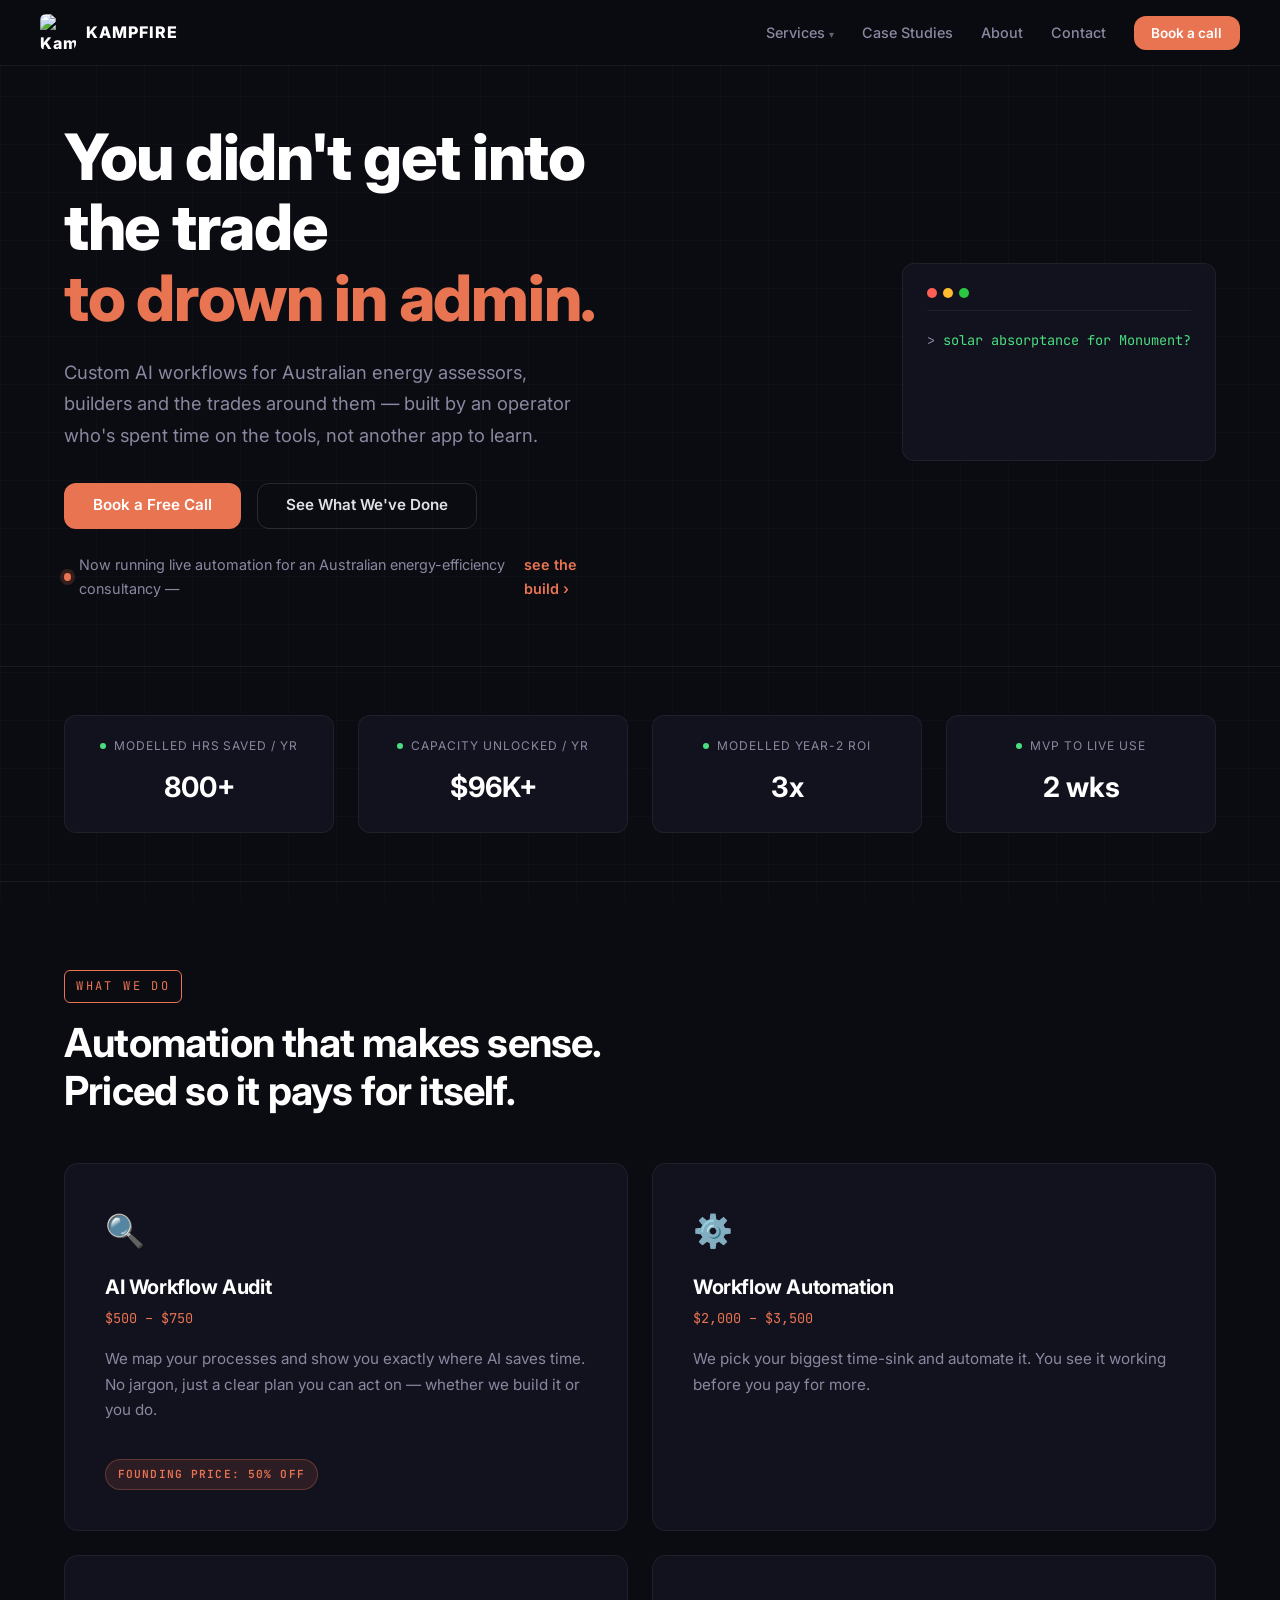
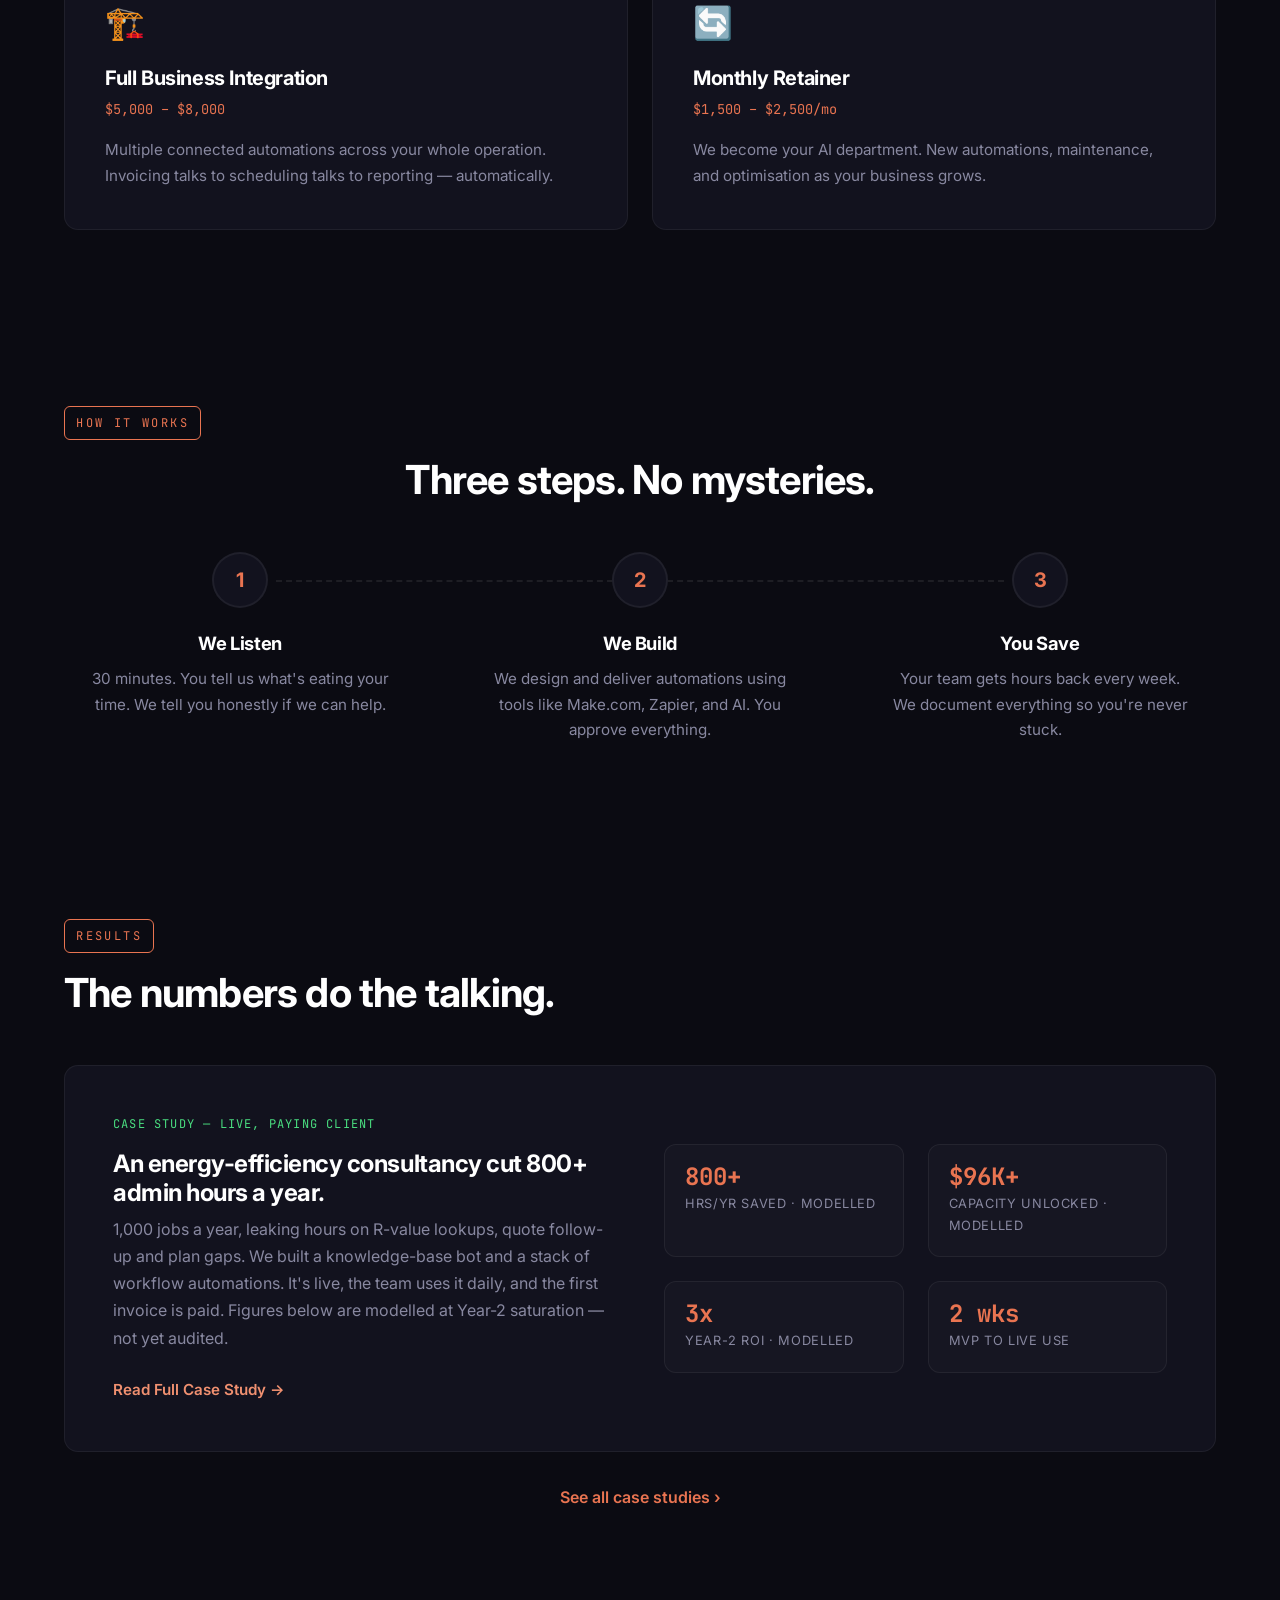
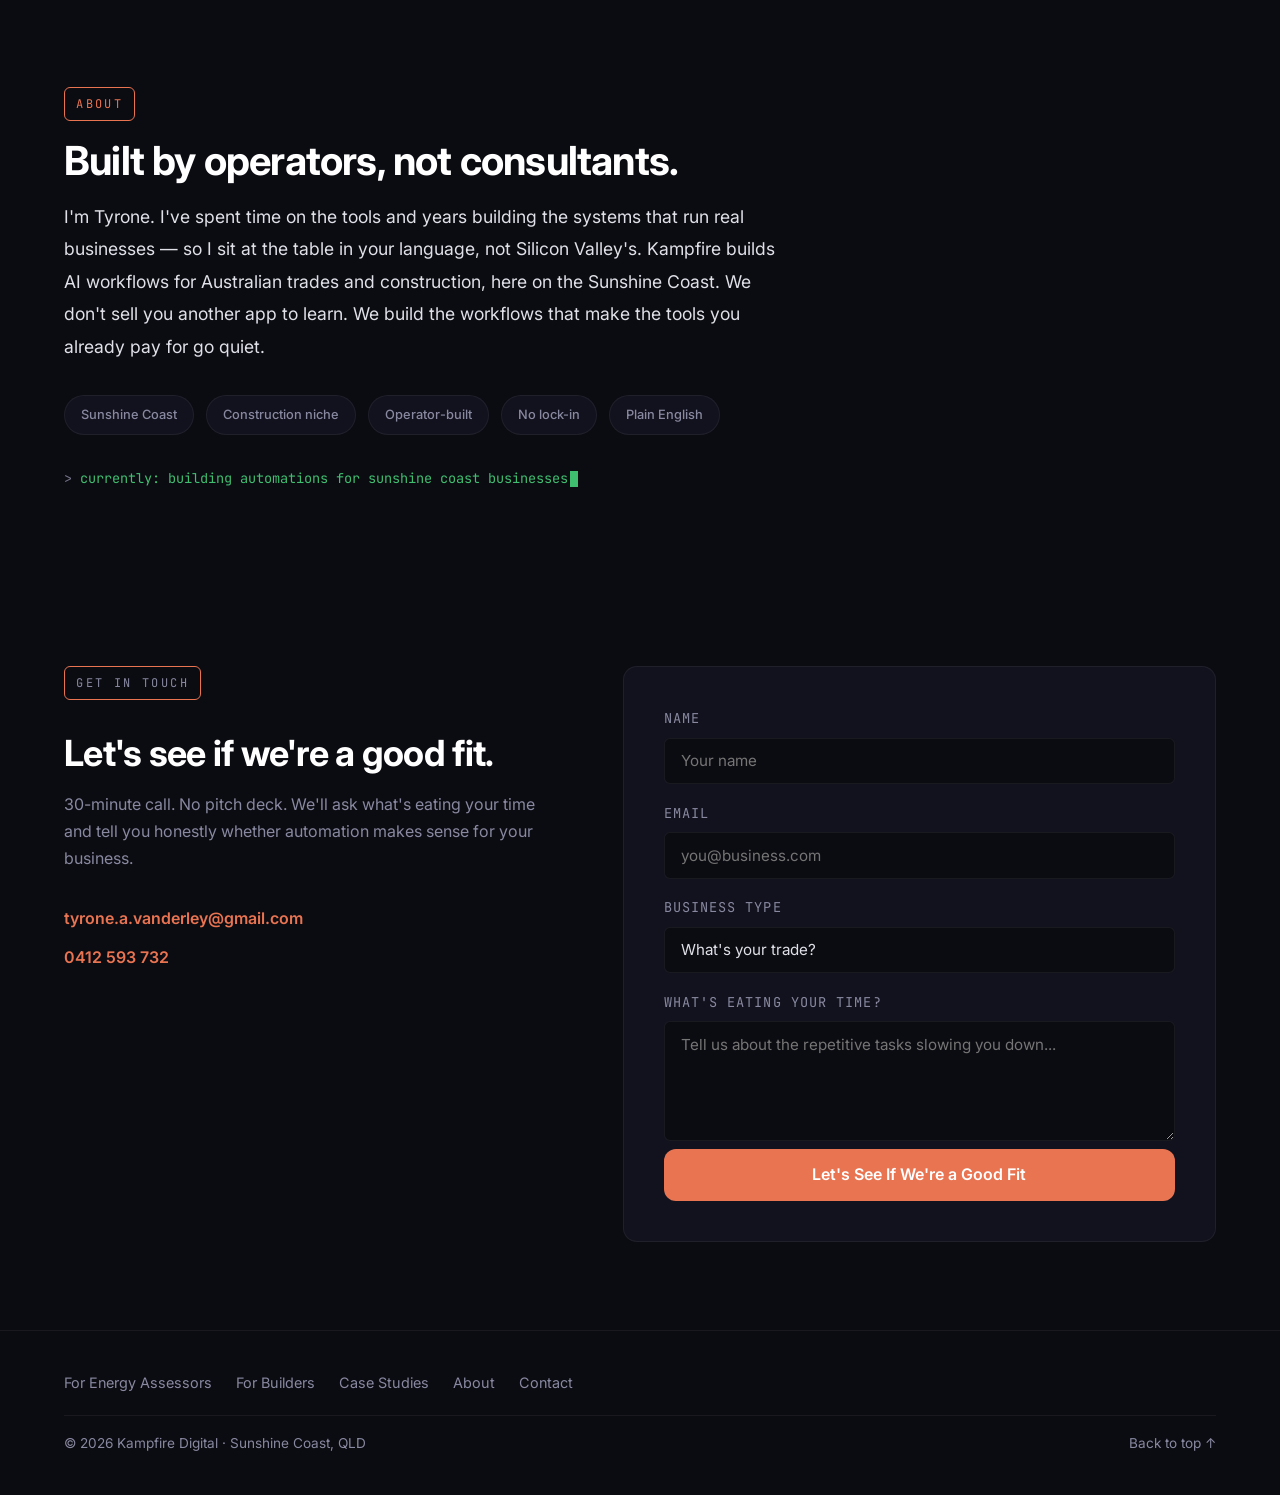
==== index.html @ d08fe2de "Wave 3: rewrite the homepage to the niche - Hero: replace generic "Your Business. Minus the Busywork" ====
<!DOCTYPE html>
<html lang="en-AU">
<head>
    <meta charset="UTF-8">
    <meta name="viewport" content="width=device-width, initial-scale=1.0">

    <!-- Google Analytics (GA4) -->
    <script async src="https://www.googletagmanager.com/gtag/js?id=G-ZKFT47E11P"></script>
    <script>
      window.dataLayer = window.dataLayer || [];
      function gtag(){dataLayer.push(arguments);}
      gtag('js', new Date());
      gtag('config', 'G-ZKFT47E11P');
    </script>
    <title>Kampfire Digital — AI Workflow Automation for Australian Business</title>
    <meta name="description" content="We build AI automations that handle the repetitive stuff — invoicing, scheduling, data entry — so Sunshine Coast businesses can focus on actual work.">
    <meta name="robots" content="index, follow, max-snippet:-1, max-image-preview:large">
    <meta name="theme-color" content="#E97451">
    <link rel="canonical" href="https://kampfire.digital/">

    <!-- Open Graph -->
    <meta property="og:type" content="website">
    <meta property="og:site_name" content="Kampfire Digital">
    <meta property="og:title" content="Kampfire Digital — AI Workflow Automation for Australian Business">
    <meta property="og:description" content="AI workflows that earn their keep. Built for Australian construction-adjacent businesses by an operator who knows your trade.">
    <meta property="og:url" content="https://kampfire.digital/">
    <meta property="og:image" content="https://kampfire.digital/og-image.png">
    <meta property="og:locale" content="en_AU">

    <!-- Twitter Card -->
    <meta name="twitter:card" content="summary_large_image">
    <meta name="twitter:title" content="Kampfire Digital — AI Workflow Automation for Australian Business">
    <meta name="twitter:description" content="AI workflows that earn their keep. Built for Australian construction-adjacent businesses by an operator who knows your trade.">
    <meta name="twitter:image" content="https://kampfire.digital/og-image.png">
    <!-- Favicon -->
    <link rel="icon" type="image/png" href="/Kampfire.png">
    <link rel="apple-touch-icon" href="/Kampfire.png">

    <!-- Google Search Console — replace REPLACE_ME with verification code from search.google.com/search-console -->
    <meta name="google-site-verification" content="REPLACE_ME">

    <!-- JSON-LD: Organization -->
    <script type="application/ld+json">
    {
      "@context": "https://schema.org",
      "@type": "Organization",
      "name": "Kampfire Digital",
      "url": "https://kampfire.digital/",
      "logo": "https://kampfire.digital/Kampfire.png",
      "description": "AI workflow automation consultancy for Australian construction-adjacent SMBs — energy assessors, building designers, surveyors, town planners, and small builders.",
      "founder": {
        "@type": "Person",
        "name": "Tyrone van der Ley"
      },
      "address": {
        "@type": "PostalAddress",
        "addressRegion": "QLD",
        "addressCountry": "AU",
        "addressLocality": "Sunshine Coast"
      },
      "areaServed": {
        "@type": "Country",
        "name": "Australia"
      }
    }
    </script>

    <link rel="preconnect" href="https://fonts.googleapis.com">
    <link rel="preconnect" href="https://fonts.gstatic.com" crossorigin>
    <link href="https://fonts.googleapis.com/css2?family=Inter:wght@300;400;500;600;700;800&family=JetBrains+Mono:wght@400;500&display=swap" rel="stylesheet">
    <link rel="stylesheet" href="/css/site.css">
</head>
<body>

    <!-- HEADER -->
    <header id="header">
        <div class="container header-inner">
            <a href="#" class="logo">
                <img src="Kampfire.png" alt="Kampfire Digital" width="36" height="36">
                KAMPFIRE
            </a>
            <nav>
                <ul>
                    <li class="has-dropdown">
                        <a href="/services/">Services <span class="dropdown-caret">&#9662;</span></a>
                        <div class="dropdown">
                            <a href="/services/ai-for-energy-assessors/">Energy Assessors<span>NatHERS &amp; BASIX admin automation</span></a>
                            <a href="/services/admin-automation-for-builders/">Builders<span>Quote, intake &amp; scheduling workflows</span></a>
                        </div>
                    </li>
                    <li><a href="/case-studies/">Case Studies</a></li>
                    <li><a href="/about/">About</a></li>
                    <li><a href="/contact/">Contact</a></li>
                    <li><a href="/contact/" class="nav-cta">Book a call</a></li>
                </ul>
            </nav>
            <button class="hamburger" aria-label="Toggle navigation">
                <span></span>
                <span></span>
                <span></span>
            </button>
        </div>
    </header>

    <!-- MOBILE NAV -->
    <div class="mobile-nav" id="mobileNav">
        <span class="mobile-sub">Services</span>
        <a href="/services/ai-for-energy-assessors/">Energy Assessors</a>
        <a href="/services/admin-automation-for-builders/">Builders</a>
        <a href="/case-studies/">Case Studies</a>
        <a href="/about/">About</a>
        <a href="/contact/">Contact</a>
        <a href="/contact/" class="mobile-cta">Book a call</a>
    </div>

    <!-- HERO -->
    <section class="hero">
        <div class="container">
            <div class="hero-grid">
                <div>
                    <h1>You didn't get into the trade<br><span>to drown in admin.</span></h1>
                    <p class="hero-sub">Custom AI workflows for Australian energy assessors, builders and the trades around them &mdash; built by an operator who's spent time on the tools, not another app to learn.</p>
                    <div class="hero-ctas">
                        <a href="#contact" class="btn btn-primary">Book a Free Call</a>
                        <a href="#results" class="btn btn-outline">See What We've Done</a>
                    </div>
                    <p style="display: inline-flex; align-items: center; gap: 0.55rem; margin-top: 1.5rem; font-size: 0.9rem; color: var(--text-muted);">
                        <span style="width: 8px; height: 8px; border-radius: 50%; background: var(--primary); box-shadow: 0 0 0 4px rgba(233,116,81,0.18); display: inline-block;"></span>
                        Now running live automation for an Australian energy-efficiency consultancy &mdash;
                        <a href="/case-studies/nrg/" style="color: var(--primary); font-weight: 600;">see the build &rsaquo;</a>
                    </p>
                </div>
                <div class="terminal" aria-hidden="true">
                    <div class="terminal-header">
                        <div class="terminal-dot"></div>
                        <div class="terminal-dot"></div>
                        <div class="terminal-dot"></div>
                    </div>
                    <div class="terminal-lines" id="terminalLines">
                        <!-- Lines injected by JS -->
                    </div>
                </div>
            </div>
        </div>
    </section>

    <!-- SOCIAL PROOF STRIP -->
    <div class="proof-strip">
        <div class="container">
            <div class="proof-grid">
                <div class="proof-card reveal">
                    <div class="label"><span class="indicator"></span>Modelled hrs saved / yr</div>
                    <div class="value">800+</div>
                </div>
                <div class="proof-card reveal">
                    <div class="label"><span class="indicator"></span>Capacity unlocked / yr</div>
                    <div class="value">$96K+</div>
                </div>
                <div class="proof-card reveal">
                    <div class="label"><span class="indicator"></span>Modelled Year-2 ROI</div>
                    <div class="value">3x</div>
                </div>
                <div class="proof-card reveal">
                    <div class="label"><span class="indicator"></span>MVP to live use</div>
                    <div class="value">2 wks</div>
                </div>
            </div>
        </div>
    </div>

    <!-- SERVICES -->
    <section id="services">
        <div class="container">
            <p class="section-label reveal">What We Do</p>
            <h2 class="section-title reveal">Automation that makes sense.<br>Priced so it pays for itself.</h2>
            <div class="bento-grid" style="margin-top: 3rem;">
                <div class="bento-card large reveal">
                    <div class="card-icon">&#x1F50D;</div>
                    <h3>AI Workflow Audit</h3>
                    <div class="price">$500 &ndash; $750</div>
                    <p>We map your processes and show you exactly where AI saves time. No jargon, just a clear plan you can act on &mdash; whether we build it or you do.</p>
                    <div class="founding-badge">FOUNDING PRICE: 50% OFF</div>
                </div>
                <div class="bento-card reveal">
                    <div class="card-icon">&#x2699;&#xFE0F;</div>
                    <h3>Workflow Automation</h3>
                    <div class="price">$2,000 &ndash; $3,500</div>
                    <p>We pick your biggest time-sink and automate it. You see it working before you pay for more.</p>
                </div>
                <div class="bento-card large reveal">
                    <div class="card-icon">&#x1F3D7;&#xFE0F;</div>
                    <h3>Full Business Integration</h3>
                    <div class="price">$5,000 &ndash; $8,000</div>
                    <p>Multiple connected automations across your whole operation. Invoicing talks to scheduling talks to reporting &mdash; automatically.</p>
                </div>
                <div class="bento-card reveal">
                    <div class="card-icon">&#x1F504;</div>
                    <h3>Monthly Retainer</h3>
                    <div class="price">$1,500 &ndash; $2,500/mo</div>
                    <p>We become your AI department. New automations, maintenance, and optimisation as your business grows.</p>
                </div>
            </div>
        </div>
    </section>

    <!-- HOW IT WORKS -->
    <section id="how">
        <div class="container">
            <p class="section-label reveal" style="text-align:center;">How It Works</p>
            <h2 class="section-title reveal" style="text-align:center;">Three steps. No mysteries.</h2>
            <div class="steps-grid" style="margin-top: 3rem;">
                <div class="step reveal">
                    <div class="step-num">1</div>
                    <h3>We Listen</h3>
                    <p>30 minutes. You tell us what's eating your time. We tell you honestly if we can help.</p>
                </div>
                <div class="step reveal">
                    <div class="step-num">2</div>
                    <h3>We Build</h3>
                    <p>We design and deliver automations using tools like Make.com, Zapier, and AI. You approve everything.</p>
                </div>
                <div class="step reveal">
                    <div class="step-num">3</div>
                    <h3>You Save</h3>
                    <p>Your team gets hours back every week. We document everything so you're never stuck.</p>
                </div>
            </div>
        </div>
    </section>

    <!-- RESULTS -->
    <section id="results">
        <div class="container">
            <p class="section-label reveal">Results</p>
            <h2 class="section-title reveal">The numbers do the talking.</h2>
            <div class="case-card reveal" style="margin-top: 3rem;">
                <div class="case-card-inner">
                    <div>
                        <div class="case-type">Case Study &mdash; Live, Paying Client</div>
                        <h3>An energy-efficiency consultancy cut 800+ admin hours a year.</h3>
                        <p>1,000 jobs a year, leaking hours on R-value lookups, quote follow-up and plan gaps. We built a knowledge-base bot and a stack of workflow automations. It's live, the team uses it daily, and the first invoice is paid. Figures below are modelled at Year-2 saturation &mdash; not yet audited.</p>
                        <a href="/case-studies/nrg/" class="case-link">Read Full Case Study &rarr;</a>
                    </div>
                    <div class="case-stats">
                        <div class="stat-block">
                            <div class="stat-value">800+</div>
                            <div class="stat-label">Hrs/yr saved &middot; modelled</div>
                        </div>
                        <div class="stat-block">
                            <div class="stat-value">$96K+</div>
                            <div class="stat-label">Capacity unlocked &middot; modelled</div>
                        </div>
                        <div class="stat-block">
                            <div class="stat-value">3x</div>
                            <div class="stat-label">Year-2 ROI &middot; modelled</div>
                        </div>
                        <div class="stat-block">
                            <div class="stat-value">2 wks</div>
                            <div class="stat-label">MVP to live use</div>
                        </div>
                    </div>
                </div>
            </div>
            <p class="reveal" style="text-align: center; margin-top: 2rem;">
                <a href="/case-studies/" class="case-link" style="color: var(--primary); font-weight: 600;">See all case studies &rsaquo;</a>
            </p>
        </div>
    </section>

    <!-- ABOUT -->
    <section id="about">
        <div class="container">
            <p class="section-label reveal">About</p>
            <h2 class="section-title reveal">Built by operators, not consultants.</h2>
            <div class="about-content reveal">
                <p>I'm Tyrone. I've spent time on the tools and years building the systems that run real businesses &mdash; so I sit at the table in your language, not Silicon Valley's. Kampfire builds AI workflows for Australian trades and construction, here on the Sunshine Coast. We don't sell you another app to learn. We build the workflows that make the tools you already pay for go quiet.</p>
                <div class="trust-tags">
                    <span class="trust-tag">Sunshine Coast</span>
                    <span class="trust-tag">Construction niche</span>
                    <span class="trust-tag">Operator-built</span>
                    <span class="trust-tag">No lock-in</span>
                    <span class="trust-tag">Plain English</span>
                </div>
                <div class="about-terminal">
                    <span class="prompt-char">&gt; </span>currently: building automations for sunshine coast businesses<span class="terminal-cursor"></span>
                </div>
            </div>
        </div>
    </section>

    <!-- CONTACT -->
    <section id="contact">
        <div class="container">
            <div class="contact-grid">
                <div class="contact-info reveal">
                    <p class="section-label">Get in Touch</p>
                    <h2>Let's see if we're a good fit.</h2>
                    <p>30-minute call. No pitch deck. We'll ask what's eating your time and tell you honestly whether automation makes sense for your business.</p>
                    <a href="mailto:tyrone.a.vanderley@gmail.com" class="email-link">tyrone.a.vanderley@gmail.com</a>
                    <a href="tel:+61412593732" class="email-link">0412 593 732</a>
                </div>
                <form action="https://formspree.io/f/xaqdwkqa" method="POST" class="contact-form reveal">
                    <div class="form-group">
                        <label for="name">Name</label>
                        <input type="text" id="name" name="name" required placeholder="Your name">
                    </div>
                    <div class="form-group">
                        <label for="email">Email</label>
                        <input type="email" id="email" name="email" required placeholder="you@business.com">
                    </div>
                    <div class="form-group">
                        <label for="business">Business Type</label>
                        <select id="business" name="business_type" required>
                            <option value="" disabled selected>What's your trade?</option>
                            <option value="energy-assessor">Energy assessor (NatHERS / BASIX)</option>
                            <option value="builder">Builder / building company</option>
                            <option value="building-designer">Building designer / drafter</option>
                            <option value="surveyor">Building surveyor / certifier</option>
                            <option value="town-planner">Town planner</option>
                            <option value="quantity-surveyor">Quantity surveyor / estimator</option>
                            <option value="other">Another trade</option>
                        </select>
                    </div>
                    <div class="form-group">
                        <label for="message">What's eating your time?</label>
                        <textarea id="message" name="message" placeholder="Tell us about the repetitive tasks slowing you down..."></textarea>
                    </div>
                    <button type="submit" class="btn btn-primary form-submit">Let's See If We're a Good Fit</button>
                </form>
            </div>
        </div>
    </section>

    <!-- FOOTER -->
    <footer>
        <div class="container footer-inner">
            <div class="footer-links">
                <a href="/services/ai-for-energy-assessors/">For Energy Assessors</a>
                <a href="/services/admin-automation-for-builders/">For Builders</a>
                <a href="/case-studies/">Case Studies</a>
                <a href="/about/">About</a>
                <a href="/contact/">Contact</a>
            </div>
            <div class="footer-meta">
                <span>&copy; 2026 Kampfire Digital · Sunshine Coast, QLD</span>
                <a href="#">Back to top &uarr;</a>
            </div>
        </div>
    </footer>

    <script src="/js/site.js"></script>
    <script>
    (function() {
        'use strict';

        // ===== TERMINAL TYPING =====
        var terminalSequences = [
            [
                { prompt: '> ', cmd: 'solar absorptance for Monument?' },
                { prompt: '> ', cmd: 'searching knowledge base...' },
                { prompt: '> ', result: '0.73, Dark D ', success: '\u2713' },
                { prompt: '> ', result: 'answered in 4 seconds, not 4 messages' }
            ],
            [
                { prompt: '> ', cmd: 'client accepted quote #1042' },
                { prompt: '> ', cmd: 'routing brief + booking + folder...' },
                { prompt: '> ', result: 'assessor briefed ', success: '\u2713' },
                { prompt: '> ', result: '3-day lag, gone' }
            ],
            [
                { prompt: '> ', cmd: 'scanning plans for assessment gaps...' },
                { prompt: '> ', cmd: 'checking window schedule + R-values...' },
                { prompt: '> ', result: 'missing detail flagged ', success: '\u2713' },
                { prompt: '> ', result: 'caught now, not a month from now' }
            ]
        ];

        var terminalContainer = document.getElementById('terminalLines');
        var seqIndex = 0;

        function runTerminalSequence() {
            var seq = terminalSequences[seqIndex % terminalSequences.length];
            seqIndex++;
            terminalContainer.innerHTML = '';

            var lineEls = [];
            seq.forEach(function(line) {
                var div = document.createElement('div');
                div.className = 'terminal-line';
                var html = '<span class="prompt">' + line.prompt + '</span>';
                if (line.cmd) html += '<span class="cmd"></span>';
                if (line.result) html += '<span class="result"></span>';
                if (line.success) html += '<span class="success"></span>';
                div.innerHTML = html;
                terminalContainer.appendChild(div);
                lineEls.push({ el: div, data: line });
            });

            // Add cursor line
            var cursorDiv = document.createElement('div');
            cursorDiv.className = 'terminal-line visible';
            cursorDiv.innerHTML = '<span class="prompt">> </span><span class="terminal-cursor"></span>';
            terminalContainer.appendChild(cursorDiv);

            var lineIdx = 0;
            function typeLine() {
                if (lineIdx >= lineEls.length) {
                    setTimeout(function() {
                        // Fade out then restart
                        terminalContainer.style.opacity = '0';
                        setTimeout(function() {
                            terminalContainer.style.opacity = '1';
                            runTerminalSequence();
                        }, 600);
                    }, 3000);
                    return;
                }

                var item = lineEls[lineIdx];
                var el = item.el;
                var data = item.data;
                el.classList.add('visible');

                // Move cursor to this line position
                cursorDiv.style.display = 'none';

                var text = data.cmd || data.result || '';
                var targetSpan = el.querySelector(data.cmd ? '.cmd' : '.result');
                var charIdx = 0;
                var speed = data.cmd ? 35 : 20;

                function typeChar() {
                    if (charIdx < text.length) {
                        targetSpan.textContent = text.substring(0, charIdx + 1);
                        charIdx++;
                        setTimeout(typeChar, speed);
                    } else {
                        // Show success checkmark instantly
                        if (data.success) {
                            var successSpan = el.querySelector('.success');
                            if (successSpan) successSpan.textContent = data.success;
                        }
                        lineIdx++;
                        setTimeout(function() {
                            cursorDiv.style.display = '';
                            typeLine();
                        }, 400);
                    }
                }
                typeChar();
            }
            typeLine();
        }

        // Start terminal after a beat
        terminalContainer.style.transition = 'opacity 0.4s ease';
        setTimeout(runTerminalSequence, 800);

    })();
    </script>

</body>
</html>
---- css/site.css ----
/* ===== Kampfire Digital — Unified Design System =====
   Single source of truth for ALL pages (homepage + sub-pages + case studies).
   The homepage no longer carries its own inline CSS — everything lives here.
   Behaviour (mobile nav, scroll reveal, header shadow) lives in /js/site.js. */

*, *::before, *::after { margin: 0; padding: 0; box-sizing: border-box; }

:root {
    --bg: #0B0B12;
    --bg-card: #12121E;
    --bg-card-hover: #1A1A2A;
    --border-card: rgba(255,255,255,0.06);
    --border-card-strong: rgba(255,255,255,0.12);
    --primary: #E97451;
    --primary-dark: #C4572B;
    --primary-light: #F09070;
    --accent: #4ade80;
    --warn: #F5A623;
    --text: #E0E0E8;
    --text-muted: #8888A0;     /* ~5.6:1 on --bg, passes AA */
    --text-dim: #7B7B92;        /* raised from #5a5a70 (was 2.9:1) to pass AA */
    --white: #FFFFFF;
    --font-body: 'Inter', -apple-system, BlinkMacSystemFont, 'Segoe UI', sans-serif;
    --font-mono: 'JetBrains Mono', 'Fira Code', monospace;
    --max-width: 1200px;
    --radius: 12px;
    --radius-sm: 6px;
    --radius-lg: 14px;
}

html { scroll-behavior: smooth; -webkit-text-size-adjust: 100%; }

body {
    font-family: var(--font-body);
    background: var(--bg);
    color: var(--text);
    line-height: 1.7;
    font-size: 1rem;
    overflow-x: hidden;
    -webkit-font-smoothing: antialiased;
    -moz-osx-font-smoothing: grayscale;
}

/* Subtle grid background */
body::before {
    content: '';
    position: fixed;
    inset: 0;
    z-index: 0;
    pointer-events: none;
    background-image:
        linear-gradient(rgba(255,255,255,0.018) 1px, transparent 1px),
        linear-gradient(90deg, rgba(255,255,255,0.018) 1px, transparent 1px);
    background-size: 48px 48px;
}

.container {
    max-width: var(--max-width);
    margin: 0 auto;
    padding: 0 1.5rem;
    position: relative;
    z-index: 1;
}

.sr-only {
    position: absolute; width: 1px; height: 1px;
    padding: 0; margin: -1px; overflow: hidden;
    clip: rect(0,0,0,0); border: 0;
}

/* ===== ACCESSIBILITY — global focus ring ===== */
a:focus-visible,
button:focus-visible,
.btn:focus-visible,
.hamburger:focus-visible,
input:focus-visible,
select:focus-visible,
textarea:focus-visible {
    outline: 2px solid var(--primary-light);
    outline-offset: 2px;
    border-radius: var(--radius-sm);
}

/* ===== HEADER ===== */
header {
    position: sticky;
    top: 0;
    z-index: 100;
    background: rgba(11, 11, 18, 0.85);
    backdrop-filter: blur(12px);
    -webkit-backdrop-filter: blur(12px);
    border-bottom: 1px solid var(--border-card);
    transition: box-shadow 0.3s ease;
}
header.scrolled { box-shadow: 0 4px 30px rgba(0,0,0,0.4); }

.header-inner {
    display: flex;
    justify-content: space-between;
    align-items: center;
    padding: 0.9rem 0;
}

.logo {
    display: flex;
    align-items: center;
    gap: 0.65rem;
    font-weight: 800;
    letter-spacing: 0.06em;
    color: var(--white);
    text-decoration: none;
    font-size: 1rem;
}
.logo img { display: block; width: 36px; height: 36px; border-radius: var(--radius-sm); }

header nav ul {
    display: flex;
    align-items: center;
    gap: 1.75rem;
    list-style: none;
}
header nav a {
    color: var(--text-muted);
    text-decoration: none;
    font-size: 0.9rem;
    font-weight: 500;
    transition: color 0.2s ease;
}
header nav a:hover,
header nav a.active { color: var(--white); }

/* Persistent nav CTA button */
.nav-cta {
    padding: 0.55rem 1.1rem;
    border-radius: var(--radius);
    background: var(--primary);
    color: var(--white) !important;
    font-weight: 600;
    font-size: 0.85rem;
    transition: background 0.2s ease, transform 0.15s ease;
}
.nav-cta:hover {
    background: var(--primary-dark);
    color: var(--white) !important;
    transform: translateY(-1px);
}

/* ===== SERVICES DROPDOWN (Wave 1) ===== */
.has-dropdown { position: relative; }
.dropdown {
    position: absolute;
    top: 100%;
    left: 0;
    min-width: 230px;
    background: rgba(18,18,30,0.98);
    backdrop-filter: blur(12px);
    border: 1px solid var(--border-card-strong);
    border-radius: var(--radius);
    padding: 0.5rem;
    display: none;
    flex-direction: column;
    gap: 0.15rem;
    box-shadow: 0 12px 40px rgba(0,0,0,0.45);
}
.has-dropdown:hover .dropdown,
.has-dropdown:focus-within .dropdown { display: flex; }
.dropdown a {
    padding: 0.6rem 0.75rem;
    border-radius: var(--radius-sm);
    font-size: 0.88rem;
    color: var(--text) !important;
    transition: background 0.15s ease, color 0.15s ease;
}
.dropdown a:hover { background: rgba(255,255,255,0.05); color: var(--white) !important; }
.dropdown a span { display: block; font-size: 0.75rem; color: var(--text-muted); margin-top: 0.1rem; }
.dropdown-caret { font-size: 0.7em; opacity: 0.7; }

/* Hamburger */
.hamburger {
    display: none;
    flex-direction: column;
    gap: 5px;
    background: none;
    border: none;
    cursor: pointer;
    padding: 4px;
    z-index: 101;
}
.hamburger span {
    display: block;
    width: 24px;
    height: 2px;
    background: var(--white);
    border-radius: 2px;
    transition: transform 0.3s ease, opacity 0.3s ease;
}
.hamburger.active span:nth-child(1) { transform: rotate(45deg) translate(5px, 5px); }
.hamburger.active span:nth-child(2) { opacity: 0; }
.hamburger.active span:nth-child(3) { transform: rotate(-45deg) translate(5px, -5px); }

/* Mobile nav overlay */
.mobile-nav {
    display: none;
    position: fixed;
    inset: 0;
    background: rgba(11,11,18,0.97);
    backdrop-filter: blur(14px);
    z-index: 99;
    flex-direction: column;
    align-items: center;
    justify-content: center;
    gap: 1.75rem;
    padding: 2rem 1.5rem;
}
.mobile-nav.open { display: flex; }
.mobile-nav a {
    color: var(--white);
    text-decoration: none;
    font-size: 1.25rem;
    font-weight: 600;
}
.mobile-nav a:hover { color: var(--primary); }
.mobile-nav a.mobile-cta {
    background: var(--primary);
    padding: 0.6rem 1.4rem;
    border-radius: var(--radius);
    margin-top: 0.5rem;
}
.mobile-nav .mobile-sub {
    font-size: 0.95rem;
    color: var(--text-muted);
    font-weight: 500;
}

/* ===== TYPE ===== */
h1, h2, h3, h4 {
    font-weight: 700;
    line-height: 1.2;
    color: var(--white);
    letter-spacing: -0.02em;
}
h1 { font-size: clamp(2.25rem, 5vw, 3.5rem); }
h2 { font-size: clamp(1.75rem, 3.5vw, 2.5rem); margin-bottom: 1rem; }
h3 { font-size: 1.25rem; margin-bottom: 0.5rem; }
h2 span, h1 span { color: var(--primary); }

p { margin-bottom: 1rem; }
p:last-child { margin-bottom: 0; }

a { color: var(--primary-light); text-decoration: none; transition: color 0.2s ease; }
a:hover { color: var(--primary); }

.section-label {
    display: inline-block;
    font-family: var(--font-mono);
    font-size: 0.75rem;
    text-transform: uppercase;
    letter-spacing: 0.2em;
    color: var(--primary);
    margin-bottom: 1rem;
    padding: 0.35rem 0.7rem;
    border: 1px solid var(--primary);
    border-radius: var(--radius-sm);
}
.section-title {
    font-size: clamp(1.75rem, 3.5vw, 2.5rem);
    font-weight: 700;
    color: var(--white);
    line-height: 1.2;
    letter-spacing: -0.02em;
    margin-bottom: 1rem;
}

/* ===== BUTTONS (canonical) ===== */
.btn {
    display: inline-flex;
    align-items: center;
    justify-content: center;
    padding: 0.85rem 1.75rem;
    border-radius: var(--radius);
    font-weight: 600;
    text-decoration: none;
    font-size: 0.95rem;
    line-height: 1.1;
    transition: transform 0.15s ease, box-shadow 0.15s ease, background 0.15s ease, border-color 0.15s ease, color 0.15s ease;
    border: 1px solid transparent;
    cursor: pointer;
    font-family: var(--font-body);
}
.btn-primary { background: var(--primary); color: var(--white); }
.btn-primary:hover {
    background: var(--primary-dark);
    color: var(--white);
    transform: translateY(-2px);
    box-shadow: 0 8px 24px rgba(233,116,81,0.3);
}
.btn-outline {
    border-color: var(--border-card-strong);
    color: var(--text);
    background: transparent;
}
.btn-outline:hover {
    border-color: var(--primary);
    color: var(--white);
    transform: translateY(-2px);
}
.btn-submit, .form-submit { width: 100%; padding: 1rem; font-size: 1rem; margin-top: 0.5rem; }

/* ===== BADGE / PILL (unified "live" signal) ===== */
.badge {
    display: inline-flex;
    align-items: center;
    gap: 0.55rem;
    padding: 0.5rem 1rem;
    border: 1px solid var(--primary);
    border-radius: 999px;
    font-size: 0.85rem;
    font-weight: 600;
    color: var(--primary);
    line-height: 1.2;
}
.badge .dot {
    width: 8px; height: 8px;
    border-radius: 50%;
    background: var(--primary);
    display: inline-block;
    box-shadow: 0 0 0 4px rgba(233,116,81,0.18);
}
.badge-soft {
    border-color: rgba(233,116,81,0.3);
    background: rgba(233,116,81,0.12);
    font-family: var(--font-mono);
    font-size: 0.7rem;
    letter-spacing: 0.1em;
}

/* ===== SECTIONS ===== */
section {
    padding: 5.5rem 0;
    position: relative;
    z-index: 1;
}
section:first-of-type { padding-top: 3.5rem; }

.section-alt {
    background: rgba(255,255,255,0.02);
    border-top: 1px solid var(--border-card);
    border-bottom: 1px solid var(--border-card);
}

.section-header { text-align: center; margin-bottom: 3rem; }
.section-header h2 { margin: 0 auto 1rem; max-width: 720px; }
.section-header p {
    color: var(--text-muted);
    max-width: 640px;
    margin: 0 auto;
    font-size: 1.05rem;
}

/* ===== CARDS / BLOCKS ===== */
.card {
    background: var(--bg-card);
    border: 1px solid var(--border-card);
    border-radius: var(--radius);
    padding: 2rem;
    transition: border-color 0.2s ease, transform 0.2s ease, box-shadow 0.2s ease;
}
.card:hover {
    border-color: var(--border-card-strong);
    transform: translateY(-3px);
    box-shadow: 0 12px 40px rgba(0,0,0,0.3);
}

.grid-2 { display: grid; grid-template-columns: repeat(2, 1fr); gap: 1.5rem; }
.grid-3 { display: grid; grid-template-columns: repeat(3, 1fr); gap: 1.5rem; }
.grid-4 { display: grid; grid-template-columns: repeat(4, 1fr); gap: 1.5rem; }

/* ===== PAIN POINTS / FEATURE LIST ===== */
.feature-list { list-style: none; display: grid; gap: 1rem; }
.feature-list li { padding-left: 1.75rem; position: relative; }
.feature-list li::before {
    content: '';
    position: absolute;
    left: 0; top: 0.55rem;
    width: 8px; height: 8px;
    border-radius: 50%;
    background: var(--primary);
}

.pain-block {
    background: var(--bg-card);
    border: 1px solid var(--border-card);
    border-left: 3px solid var(--primary);
    padding: 1.25rem 1.5rem;
    border-radius: var(--radius-sm);
    margin: 0.75rem 0;
}
.pain-block .pain-quote { font-style: italic; color: var(--text); margin-bottom: 0.5rem; }
.pain-block .pain-source { font-size: 0.85rem; color: var(--text-muted); }

/* ===== STATS (sub-pages — orange mono) ===== */
.stats { display: grid; grid-template-columns: repeat(4, 1fr); gap: 1.25rem; }
.stat-card {
    background: var(--bg-card);
    border: 1px solid var(--border-card);
    border-radius: var(--radius);
    padding: 1.5rem;
    text-align: center;
}
.stat-card .stat-value, .stat-value {
    font-family: var(--font-mono);
    font-size: 2rem;
    color: var(--primary);
    font-weight: 700;
    line-height: 1;
}
.stat-card .stat-label, .stat-label {
    font-size: 0.85rem;
    color: var(--text-muted);
    margin-top: 0.5rem;
}

/* ===== FORM ===== */
.form {
    display: grid;
    gap: 1.25rem;
    background: var(--bg-card);
    border: 1px solid var(--border-card);
    border-radius: var(--radius-lg);
    padding: 2.5rem;
}
.contact-form {
    background: var(--bg-card);
    border: 1px solid var(--border-card);
    border-radius: var(--radius-lg);
    padding: 2.5rem;
}
.form-group { display: flex; flex-direction: column; gap: 0.45rem; margin-bottom: 1.1rem; }
.form-group:last-of-type { margin-bottom: 0; }
.form-group label {
    font-size: 0.85rem;
    color: var(--text-muted);
    font-family: var(--font-mono);
    text-transform: uppercase;
    letter-spacing: 0.08em;
}
.form-group input,
.form-group select,
.form-group textarea {
    width: 100%;
    background: var(--bg);
    border: 1px solid var(--border-card);
    border-radius: var(--radius-sm);
    color: var(--text);
    padding: 0.8rem 1rem;
    font-family: var(--font-body);
    font-size: 0.95rem;
    transition: border-color 0.2s ease;
    outline: none;
}
.form-group textarea { resize: vertical; min-height: 120px; }
.form-group select { cursor: pointer; appearance: none; }
.form-group input:focus,
.form-group select:focus,
.form-group textarea:focus { border-color: var(--primary); }

/* ===== CTA BLOCK ===== */
.cta-block {
    background: linear-gradient(135deg, rgba(233,116,81,0.08), rgba(233,116,81,0.02));
    border: 1px solid var(--border-card-strong);
    border-radius: var(--radius-lg);
    padding: 2.5rem;
    text-align: center;
    margin: 3rem 0;
}
.cta-block h2 { margin-bottom: 0.75rem; }
.cta-block p { color: var(--text-muted); max-width: 560px; margin: 0 auto 1.5rem; }

/* ===== PROSE ===== */
.prose { max-width: 720px; margin: 0 auto; }
.prose p { margin-bottom: 1.25rem; }
.prose h2 { margin-top: 3rem; margin-bottom: 1rem; }
.prose h3 { margin-top: 2rem; }
.prose ul { padding-left: 1.5rem; margin-bottom: 1.25rem; }
.prose ul li { margin-bottom: 0.5rem; }
.prose strong { color: var(--white); }

/* ===== BREADCRUMB ===== */
.breadcrumb { font-size: 0.85rem; color: var(--text-muted); margin-bottom: 1.5rem; font-family: var(--font-mono); }
.breadcrumb a { color: var(--text-muted); text-decoration: none; }
.breadcrumb a:hover { color: var(--primary); }

/* ===== HERO (homepage) ===== */
.hero {
    padding: 4.5rem 0 4rem;
    display: flex;
    align-items: center;
}
.hero-grid { display: grid; grid-template-columns: 1fr 1fr; gap: 4rem; align-items: center; }
.hero h1 { font-size: clamp(2.5rem, 5vw, 4rem); font-weight: 800; line-height: 1.1; margin-bottom: 1.5rem; }
.hero h1 span { color: var(--primary); }
.hero-sub { font-size: 1.15rem; color: var(--text-muted); line-height: 1.7; margin-bottom: 2rem; max-width: 520px; }
.hero-ctas { display: flex; gap: 1rem; flex-wrap: wrap; }

/* Terminal block (homepage) */
.terminal {
    background: var(--bg-card);
    border: 1px solid var(--border-card);
    border-radius: var(--radius);
    padding: 1.5rem;
    font-family: var(--font-mono);
    font-size: 0.85rem;
    line-height: 2;
    max-width: 420px;
    margin-left: auto;
    position: relative;
    overflow: hidden;
}
.terminal-header { display: flex; gap: 6px; margin-bottom: 1rem; padding-bottom: 0.75rem; border-bottom: 1px solid var(--border-card); }
.terminal-dot { width: 10px; height: 10px; border-radius: 50%; background: #333; }
.terminal-dot:nth-child(1) { background: #ff5f57; }
.terminal-dot:nth-child(2) { background: #febc2e; }
.terminal-dot:nth-child(3) { background: #28c840; }
.terminal-line { opacity: 0; white-space: nowrap; }
.terminal-line.visible { opacity: 1; }
.terminal-line .prompt { color: var(--text-muted); }
.terminal-line .cmd { color: var(--accent); }
.terminal-line .result { color: var(--text); }
.terminal-line .success { color: var(--accent); }
.terminal-cursor { display: inline-block; width: 8px; height: 16px; background: var(--accent); vertical-align: middle; animation: blink 1s step-end infinite; margin-left: 2px; }
@keyframes blink { 0%, 100% { opacity: 1; } 50% { opacity: 0; } }

/* ===== SOCIAL PROOF STRIP (homepage) ===== */
.proof-strip { padding: 3rem 0; border-top: 1px solid var(--border-card); border-bottom: 1px solid var(--border-card); }
.proof-grid { display: grid; grid-template-columns: repeat(4, 1fr); gap: 1.5rem; }
.proof-card { background: var(--bg-card); border: 1px solid var(--border-card); border-radius: var(--radius); padding: 1.25rem 1.5rem; text-align: center; position: relative; }
.proof-card .indicator { width: 6px; height: 6px; background: var(--accent); border-radius: 50%; display: inline-block; margin-right: 0.5rem; animation: pulse-dot 2s ease-in-out infinite; }
@keyframes pulse-dot { 0%, 100% { box-shadow: 0 0 0 0 rgba(74,222,128,0.4); } 50% { box-shadow: 0 0 0 6px rgba(74,222,128,0); } }
.proof-card .label { font-size: 0.75rem; color: var(--text-muted); text-transform: uppercase; letter-spacing: 0.08em; display: flex; align-items: center; justify-content: center; margin-bottom: 0.5rem; }
.proof-card .value { font-size: 1.75rem; font-weight: 700; color: var(--white); }

/* ===== SERVICES BENTO (homepage) ===== */
.bento-grid { display: grid; grid-template-columns: 1fr 1fr; gap: 1.5rem; }
.bento-card {
    background: var(--bg-card);
    border: 1px solid var(--border-card);
    border-radius: var(--radius-lg);
    padding: 2.5rem;
    transition: transform 0.3s ease, border-color 0.3s ease, box-shadow 0.3s ease;
    position: relative;
    overflow: hidden;
    text-decoration: none;
    display: block;
    color: inherit;
}
.bento-card:hover { transform: translateY(-4px); border-color: rgba(233,116,81,0.2); box-shadow: 0 12px 40px rgba(0,0,0,0.3); }
.bento-card .card-icon { font-size: 2rem; margin-bottom: 1rem; }
.bento-card h3 { font-size: 1.25rem; font-weight: 700; color: var(--white); margin-bottom: 0.5rem; }
.bento-card .price { font-family: var(--font-mono); font-size: 0.85rem; color: var(--primary); margin-bottom: 1rem; }
.bento-card p { color: var(--text-muted); font-size: 0.95rem; line-height: 1.7; }
.founding-badge {
    display: inline-block;
    background: rgba(233,116,81,0.12);
    border: 1px solid rgba(233,116,81,0.3);
    color: var(--primary);
    font-family: var(--font-mono);
    font-size: 0.7rem;
    font-weight: 600;
    letter-spacing: 0.1em;
    padding: 0.3rem 0.75rem;
    border-radius: 100px;
    margin-top: 1.25rem;
}

/* ===== HOW IT WORKS (homepage) ===== */
.steps-grid { display: grid; grid-template-columns: repeat(3, 1fr); gap: 3rem; position: relative; }
.steps-grid::before { content: ''; position: absolute; top: 28px; left: calc(16.66% + 20px); right: calc(16.66% + 20px); height: 2px; border-top: 2px dashed rgba(255,255,255,0.08); }
.step { text-align: center; }
.step-num { width: 56px; height: 56px; border-radius: 50%; background: var(--bg-card); border: 2px solid var(--border-card); display: inline-flex; align-items: center; justify-content: center; font-weight: 700; font-size: 1.25rem; color: var(--primary); margin-bottom: 1.5rem; position: relative; z-index: 1; }
.step h3 { font-size: 1.15rem; font-weight: 700; color: var(--white); margin-bottom: 0.75rem; }
.step p { color: var(--text-muted); font-size: 0.95rem; max-width: 300px; margin: 0 auto; }

/* ===== RESULTS / CASE CARD (homepage) ===== */
.case-card { background: var(--bg-card); border: 1px solid var(--border-card); border-radius: var(--radius-lg); overflow: hidden; }
.case-card-inner { display: grid; grid-template-columns: 1fr 1fr; gap: 3rem; padding: 3rem; }
.case-card h3 { font-size: 1.5rem; font-weight: 700; color: var(--white); margin-bottom: 0.5rem; }
.case-card .case-type { font-family: var(--font-mono); font-size: 0.75rem; color: var(--accent); text-transform: uppercase; letter-spacing: 0.1em; margin-bottom: 1rem; }
.case-card p { color: var(--text-muted); margin-bottom: 1.5rem; line-height: 1.7; }
.case-card .case-link { font-weight: 600; font-size: 0.95rem; }
.case-stats { display: grid; grid-template-columns: 1fr 1fr; gap: 1.5rem; align-content: center; }
.stat-block { background: rgba(255,255,255,0.02); border: 1px solid var(--border-card); border-radius: var(--radius); padding: 1.25rem; }
.stat-block .stat-value { font-family: var(--font-mono); font-size: 1.5rem; font-weight: 700; color: var(--primary); margin-bottom: 0.25rem; line-height: 1; }
.stat-block .stat-label { font-size: 0.8rem; color: var(--text-muted); text-transform: uppercase; letter-spacing: 0.05em; margin-top: 0; }
.coming-soon-grid { display: grid; grid-template-columns: 1fr 1fr; gap: 1.5rem; margin-top: 1.5rem; }
.coming-soon-card { background: var(--bg-card); border: 1px dashed var(--border-card); border-radius: var(--radius-lg); padding: 2.5rem; text-align: center; }
.coming-soon-card span { font-family: var(--font-mono); font-size: 0.8rem; color: var(--text-dim); }

/* ===== ABOUT (homepage) ===== */
.about-content { max-width: 720px; }
.about-content p { font-size: 1.1rem; line-height: 1.85; color: var(--text); margin-bottom: 2rem; }
.trust-tags { display: flex; flex-wrap: wrap; gap: 0.75rem; margin-bottom: 2rem; }
.trust-tag { background: var(--bg-card); border: 1px solid var(--border-card); padding: 0.5rem 1rem; border-radius: 100px; font-size: 0.8rem; font-weight: 500; color: var(--text-muted); }
.about-terminal { font-family: var(--font-mono); font-size: 0.85rem; color: var(--accent); opacity: 0.85; }
.about-terminal .prompt-char { color: var(--text-muted); }

/* ===== BLOG (homepage) ===== */
.blog-grid { display: grid; grid-template-columns: repeat(auto-fill, minmax(280px, 1fr)); gap: 1.5rem; }
.blog-card { background: var(--bg-card); border: 1px solid var(--border-card); border-radius: var(--radius); padding: 2rem; transition: transform 0.3s ease, border-color 0.3s ease; display: block; text-decoration: none; }
.blog-card:hover { transform: translateY(-4px); border-color: rgba(233,116,81,0.2); }
.blog-card .blog-tag { font-family: var(--font-mono); font-size: 0.7rem; text-transform: uppercase; letter-spacing: 0.1em; color: var(--primary); margin-bottom: 0.75rem; }
.blog-card h3 { font-size: 1.05rem; font-weight: 600; color: var(--white); margin-bottom: 0.5rem; line-height: 1.4; }
.blog-card p { font-size: 0.85rem; color: var(--text-muted); line-height: 1.6; }

/* ===== CONTACT (homepage) ===== */
.contact-grid { display: grid; grid-template-columns: 1fr 1.2fr; gap: 4rem; align-items: start; }
.contact-info h2 { font-size: clamp(1.75rem, 3vw, 2.25rem); font-weight: 700; color: var(--white); margin-bottom: 1rem; }
.contact-info p { color: var(--text-muted); margin-bottom: 2rem; line-height: 1.7; }
.contact-info .email-link { display: block; font-size: 1rem; font-weight: 600; color: var(--primary); margin-bottom: 0.75rem; }
.contact-grid-page { display: grid; grid-template-columns: 1fr 1.3fr; gap: 3rem; margin-top: 3rem; align-items: start; }

/* ===== 404 ===== */
.four-oh-four { min-height: calc(100vh - 80px); display: flex; align-items: center; justify-content: center; text-align: center; padding: 4rem 1.5rem; }
.four-oh-four-inner { max-width: 520px; }
.four-oh-four .code { font-family: var(--font-mono); color: var(--primary); font-size: 4rem; font-weight: 700; line-height: 1; margin-bottom: 1.5rem; }
.four-oh-four h1 { margin-bottom: 1rem; }
.four-oh-four p { color: var(--text-muted); margin-bottom: 2rem; }
.ctas { display: flex; gap: 1rem; justify-content: center; flex-wrap: wrap; }

/* ===== FOOTER ===== */
footer { border-top: 1px solid var(--border-card); padding: 2.5rem 0; position: relative; z-index: 1; }
.footer-inner { display: flex; flex-direction: column; gap: 1.25rem; }
.footer-links { display: flex; flex-wrap: wrap; gap: 1.5rem; }
.footer-links a { font-size: 0.9rem; color: var(--text-muted); text-decoration: none; transition: color 0.2s ease; }
.footer-links a:hover { color: var(--primary-light); }
.footer-meta { display: flex; justify-content: space-between; align-items: center; padding-top: 1rem; border-top: 1px solid var(--border-card); }
.footer-meta span { font-size: 0.85rem; color: var(--text-muted); }
.footer-meta a { font-size: 0.85rem; color: var(--text-muted); text-decoration: none; }
.footer-meta a:hover { color: var(--white); }

/* ===== SCROLL REVEAL ===== */
.reveal { opacity: 0; transform: translateY(24px); transition: opacity 0.7s ease, transform 0.7s ease; }
.reveal.visible { opacity: 1; transform: translateY(0); }
@media (prefers-reduced-motion: reduce) {
    .reveal { opacity: 1; transform: none; transition: none; }
    html { scroll-behavior: auto; }
}

/* ===== UTILITY ===== */
.text-center { text-align: center; }
.text-muted { color: var(--text-muted); }
.mb-2 { margin-bottom: 2rem; }
.mt-2 { margin-top: 2rem; }

/* ===== RESPONSIVE ===== */
@media (max-width: 1024px) {
    .bento-grid { gap: 1rem; }
    .case-card-inner { gap: 2rem; padding: 2rem; }
}

@media (max-width: 900px) {
    .grid-3, .grid-4 { grid-template-columns: repeat(2, 1fr); }
    .stats { grid-template-columns: repeat(2, 1fr); }
}

@media (max-width: 768px) {
    header nav ul { display: none; }
    .hamburger { display: flex; }
    .grid-2, .grid-3, .grid-4 { grid-template-columns: 1fr; }
    .stats { grid-template-columns: repeat(2, 1fr); }
    section { padding: 3.75rem 0; }
    .cta-block { padding: 2rem 1.5rem; }

    .hero { padding: 2.5rem 0 3rem; }
    .hero-grid { grid-template-columns: 1fr; gap: 2.5rem; }
    .terminal { margin-left: 0; max-width: 100%; }

    .proof-grid { grid-template-columns: 1fr 1fr; gap: 1rem; }
    .bento-grid { grid-template-columns: 1fr; }
    .bento-card { padding: 2rem; }
    .steps-grid { grid-template-columns: 1fr; gap: 2rem; }
    .steps-grid::before { display: none; }
    .case-card-inner { grid-template-columns: 1fr; gap: 2rem; padding: 2rem; }
    .case-stats { grid-template-columns: 1fr 1fr; }
    .coming-soon-grid { grid-template-columns: 1fr; }
    .blog-grid { grid-template-columns: 1fr; }
    .contact-grid { grid-template-columns: 1fr; gap: 2.5rem; }
    .contact-grid-page { grid-template-columns: 1fr; gap: 2rem; }

    .footer-meta { flex-direction: column; gap: 0.75rem; text-align: center; }
    .footer-links { justify-content: center; }
}

@media (max-width: 480px) {
    .stats { grid-template-columns: 1fr; }
    .proof-grid { grid-template-columns: 1fr; }
    .case-stats { grid-template-columns: 1fr; }
    h1 { font-size: 2rem; }
    h2 { font-size: 1.5rem; }
    .hero h1 { font-size: 2.25rem; }
}
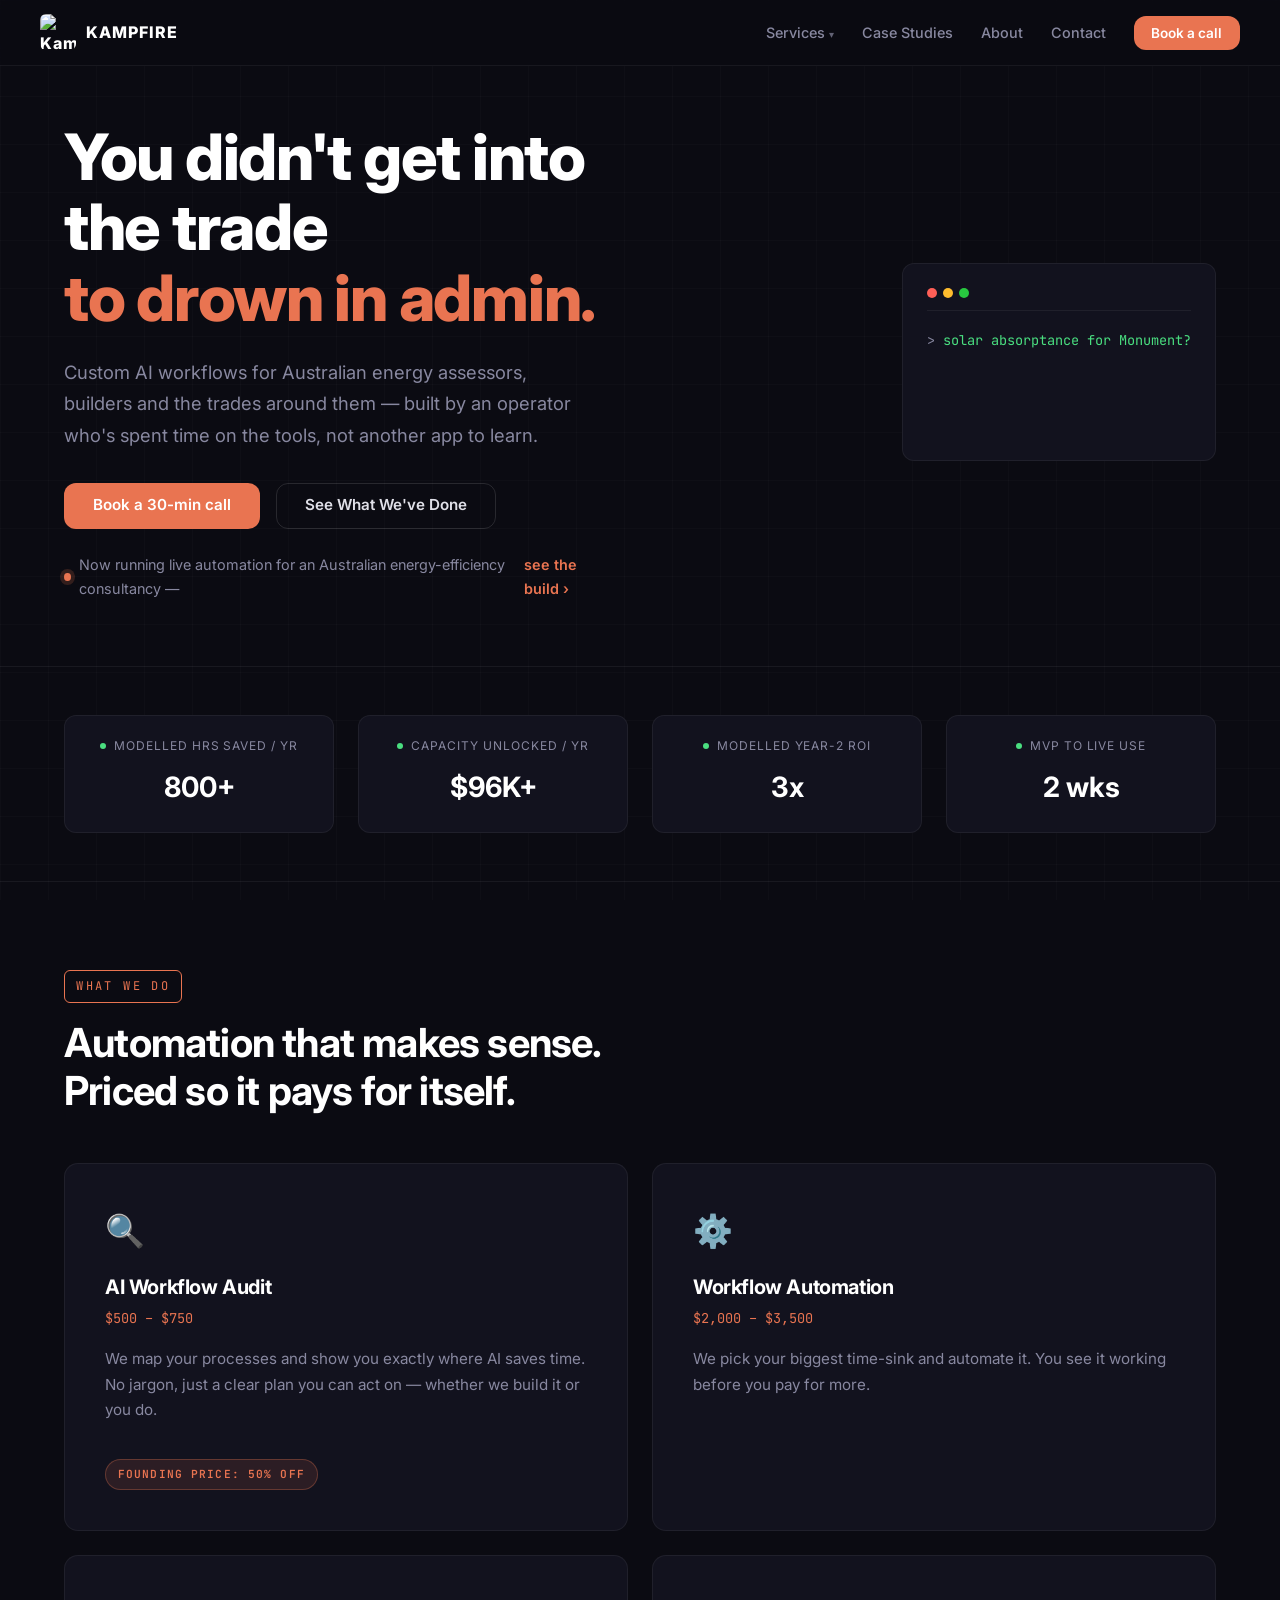
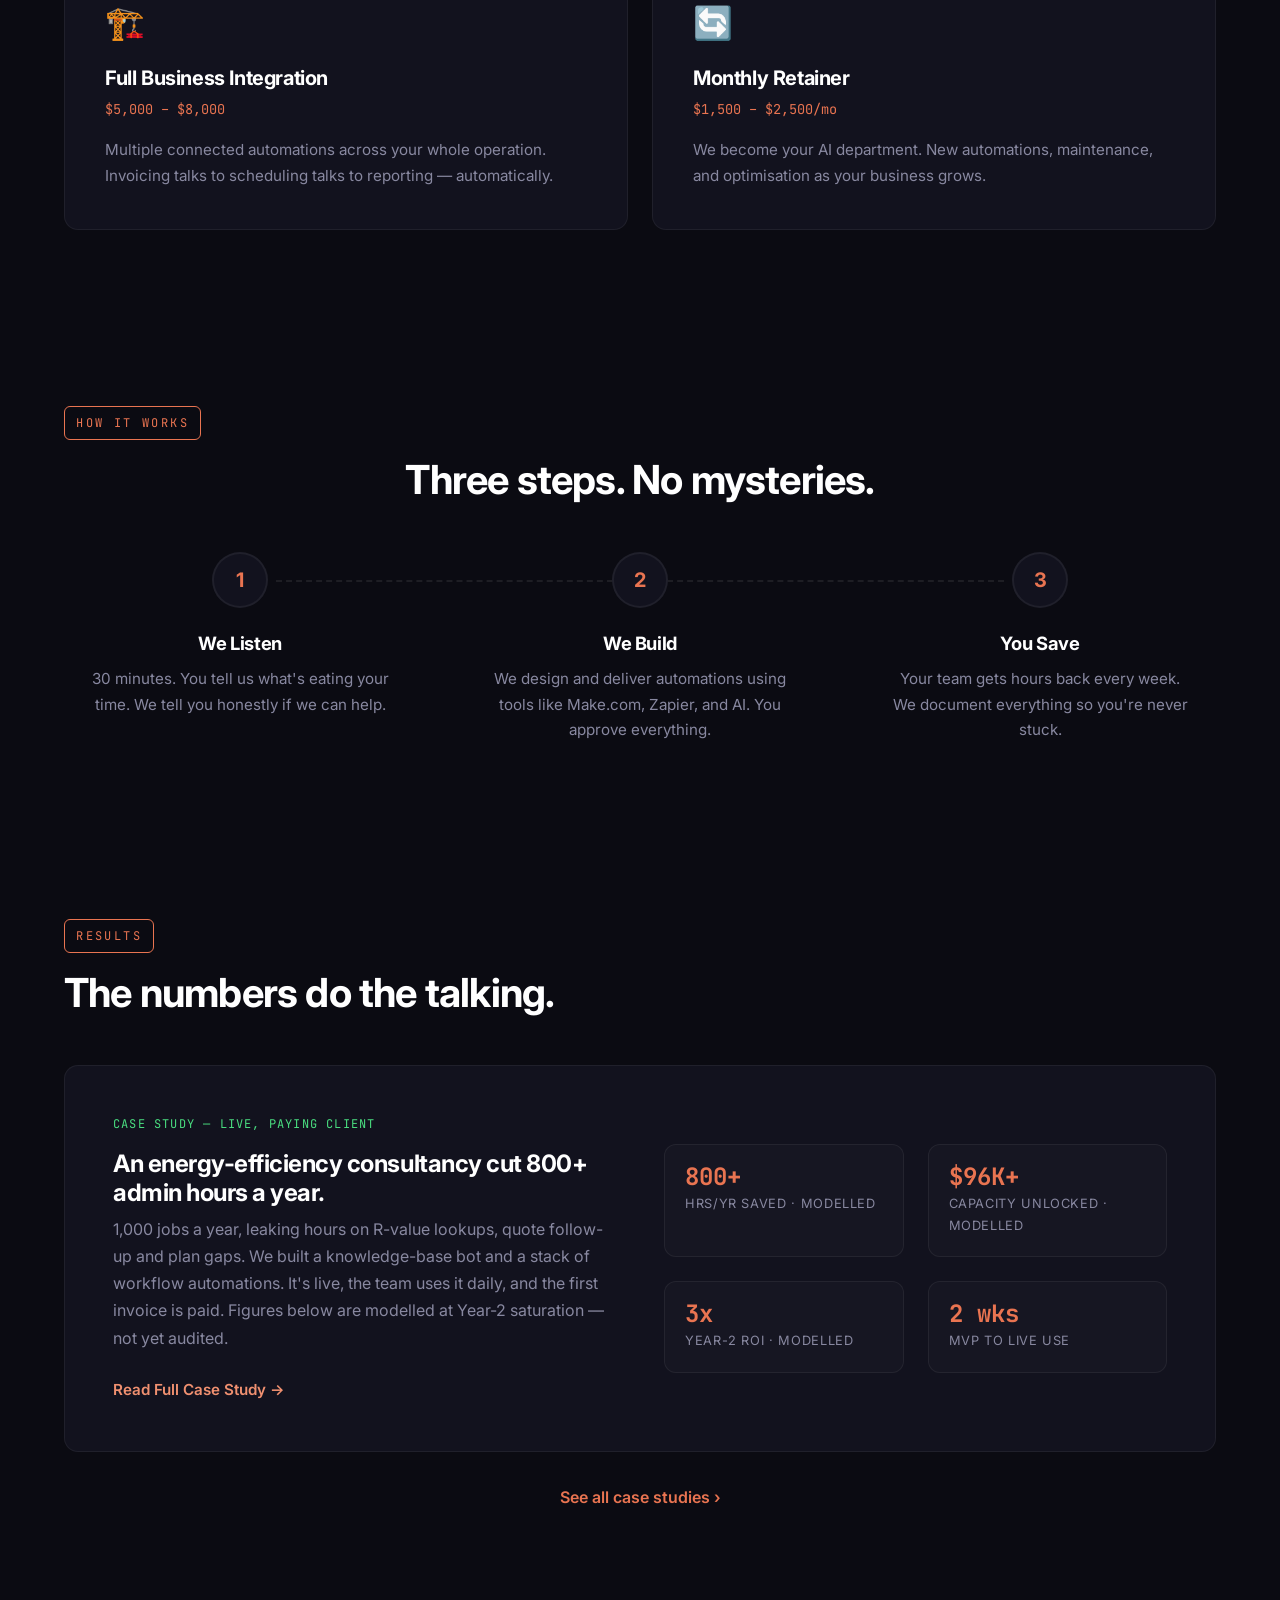
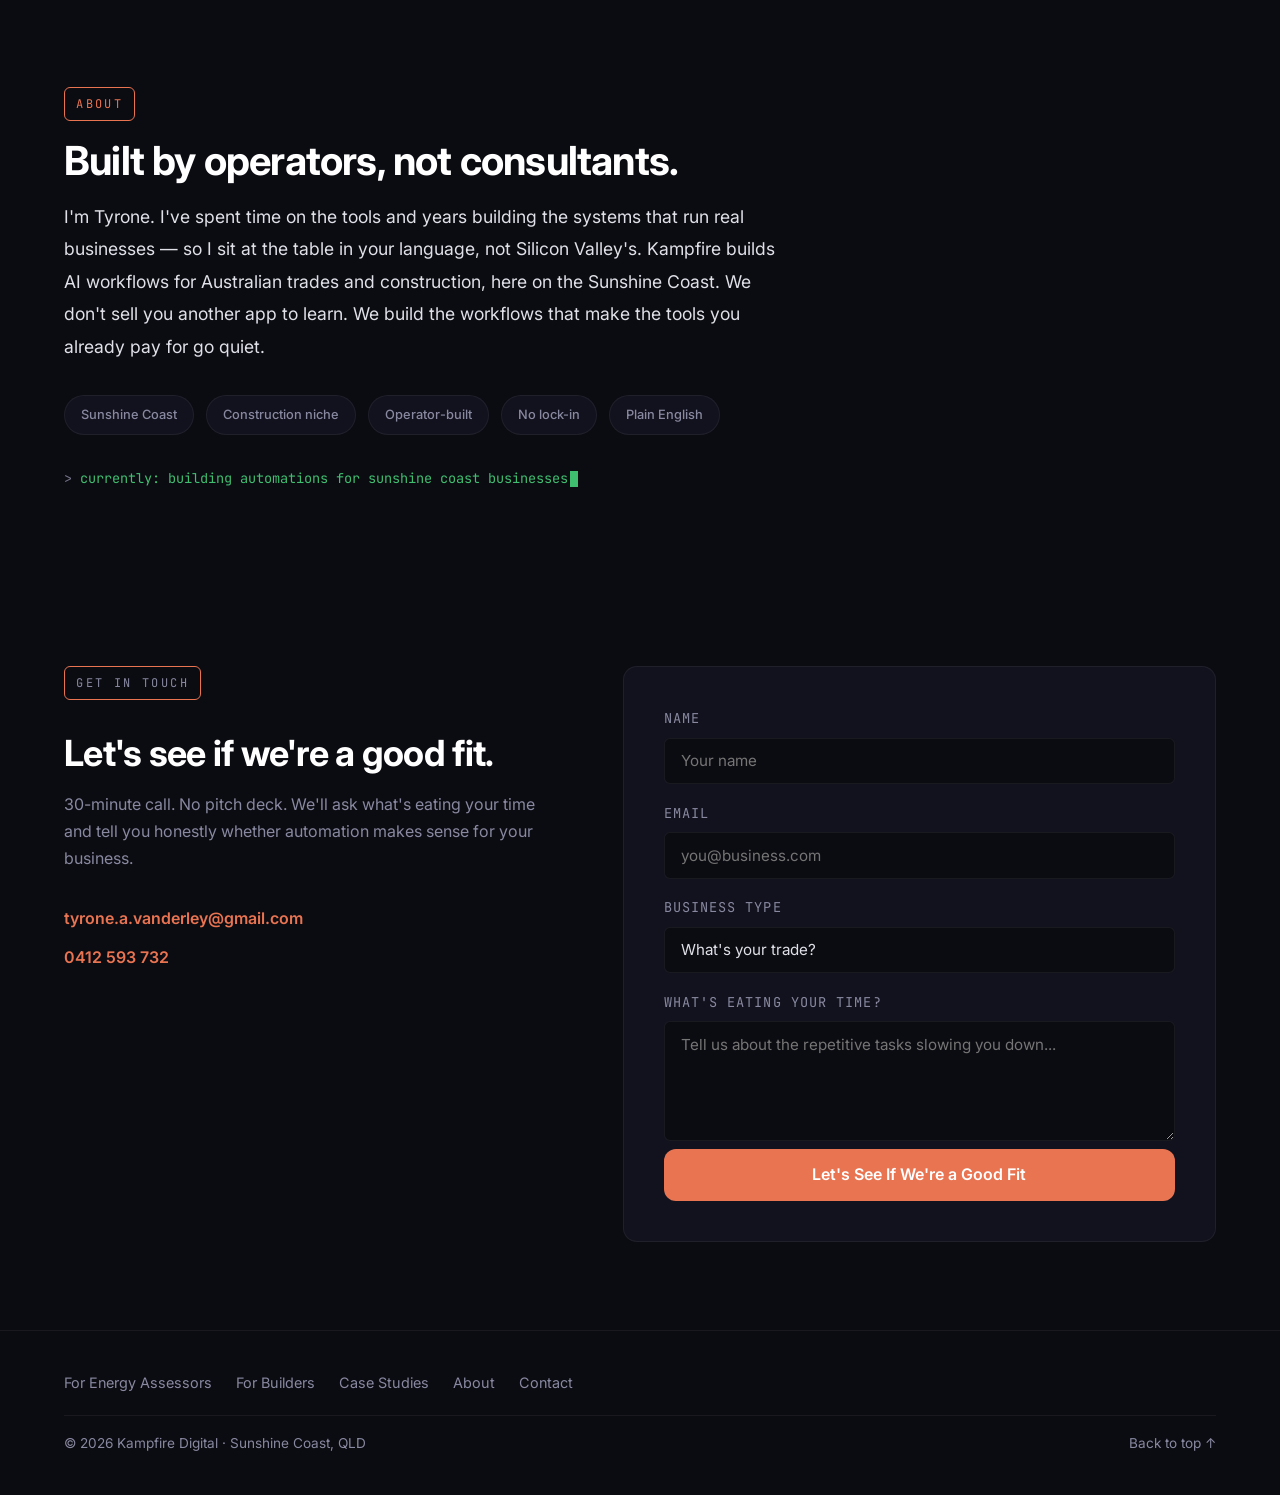
==== commit 7eb9a897: "Wave 4: conversion & content consistency - Standardise the primary booking CTA to "Book a 30-min cal" ====
--- a/index.html
+++ b/index.html
@@ -121,7 +121,7 @@
                     <h1>You didn't get into the trade<br><span>to drown in admin.</span></h1>
                     <p class="hero-sub">Custom AI workflows for Australian energy assessors, builders and the trades around them &mdash; built by an operator who's spent time on the tools, not another app to learn.</p>
                     <div class="hero-ctas">
-                        <a href="#contact" class="btn btn-primary">Book a Free Call</a>
+                        <a href="#contact" class="btn btn-primary">Book a 30-min call</a>
                         <a href="#results" class="btn btn-outline">See What We've Done</a>
                     </div>
                     <p style="display: inline-flex; align-items: center; gap: 0.55rem; margin-top: 1.5rem; font-size: 0.9rem; color: var(--text-muted);">
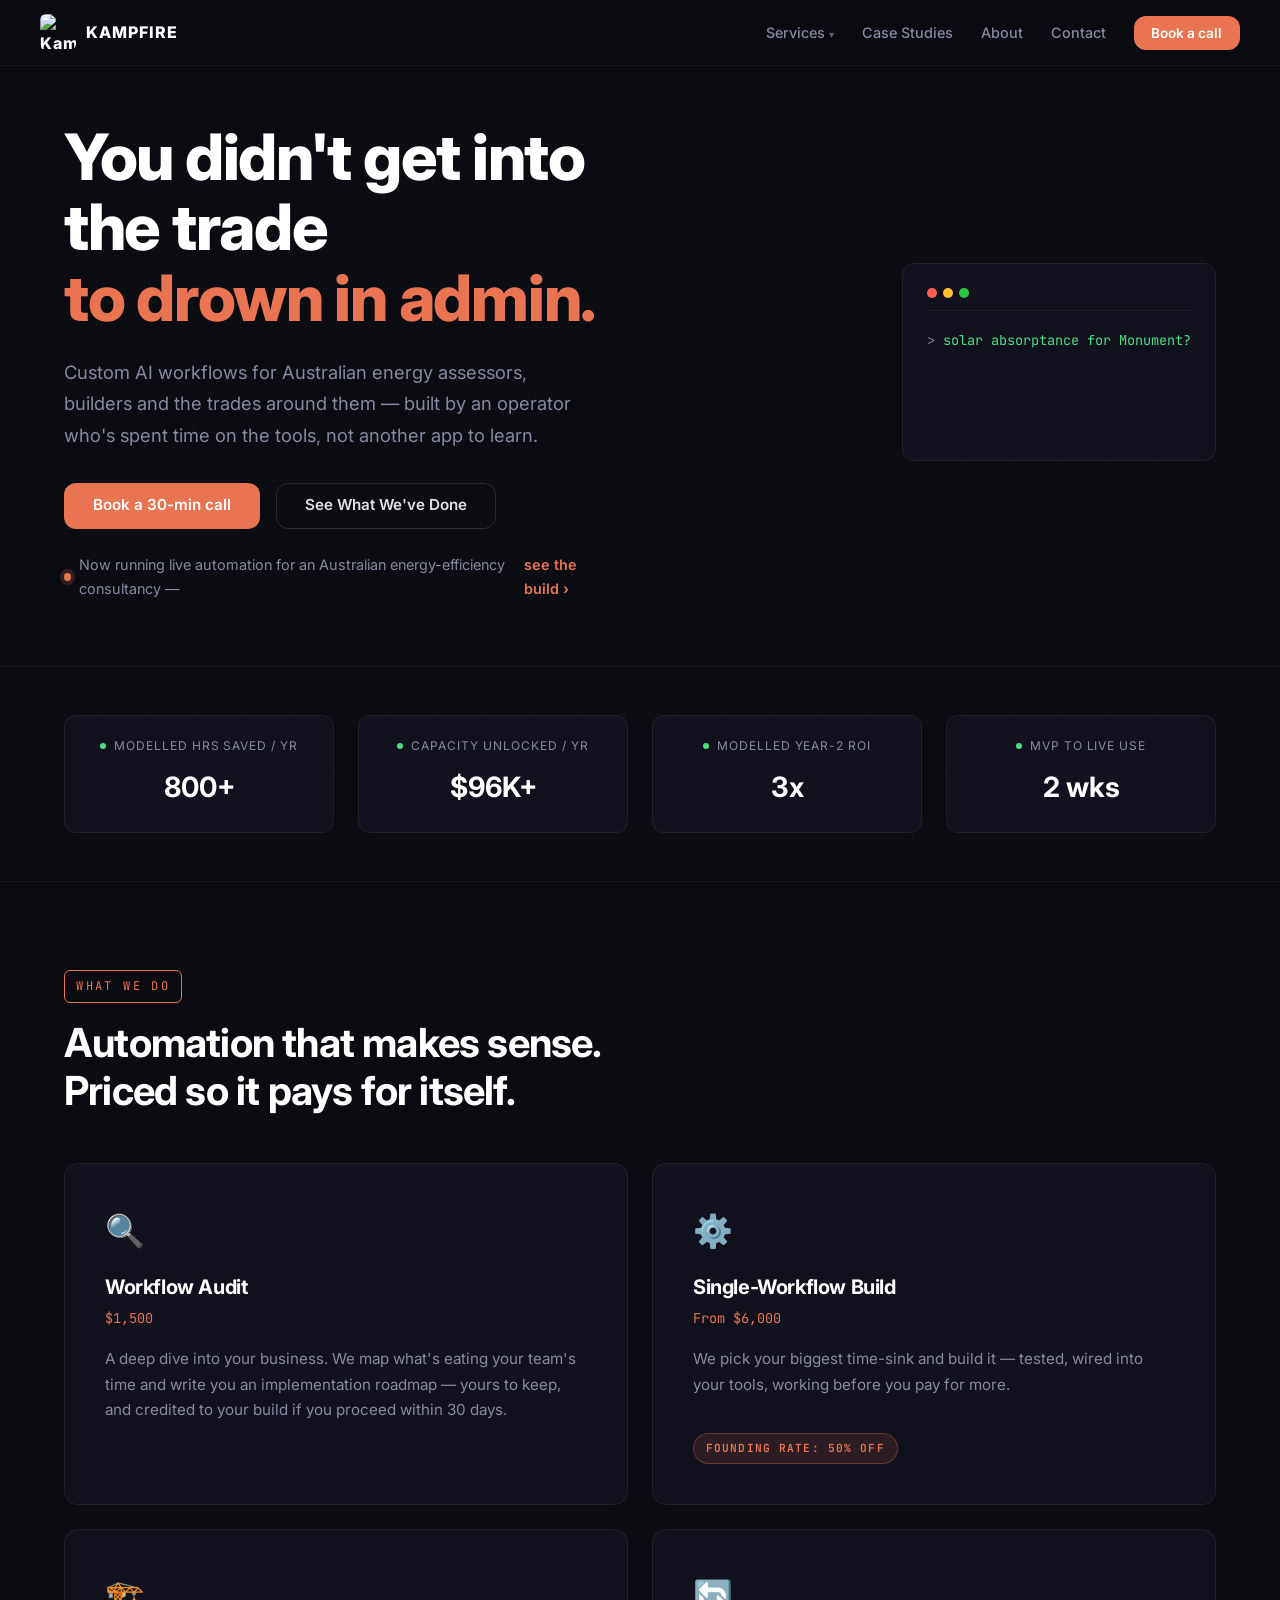
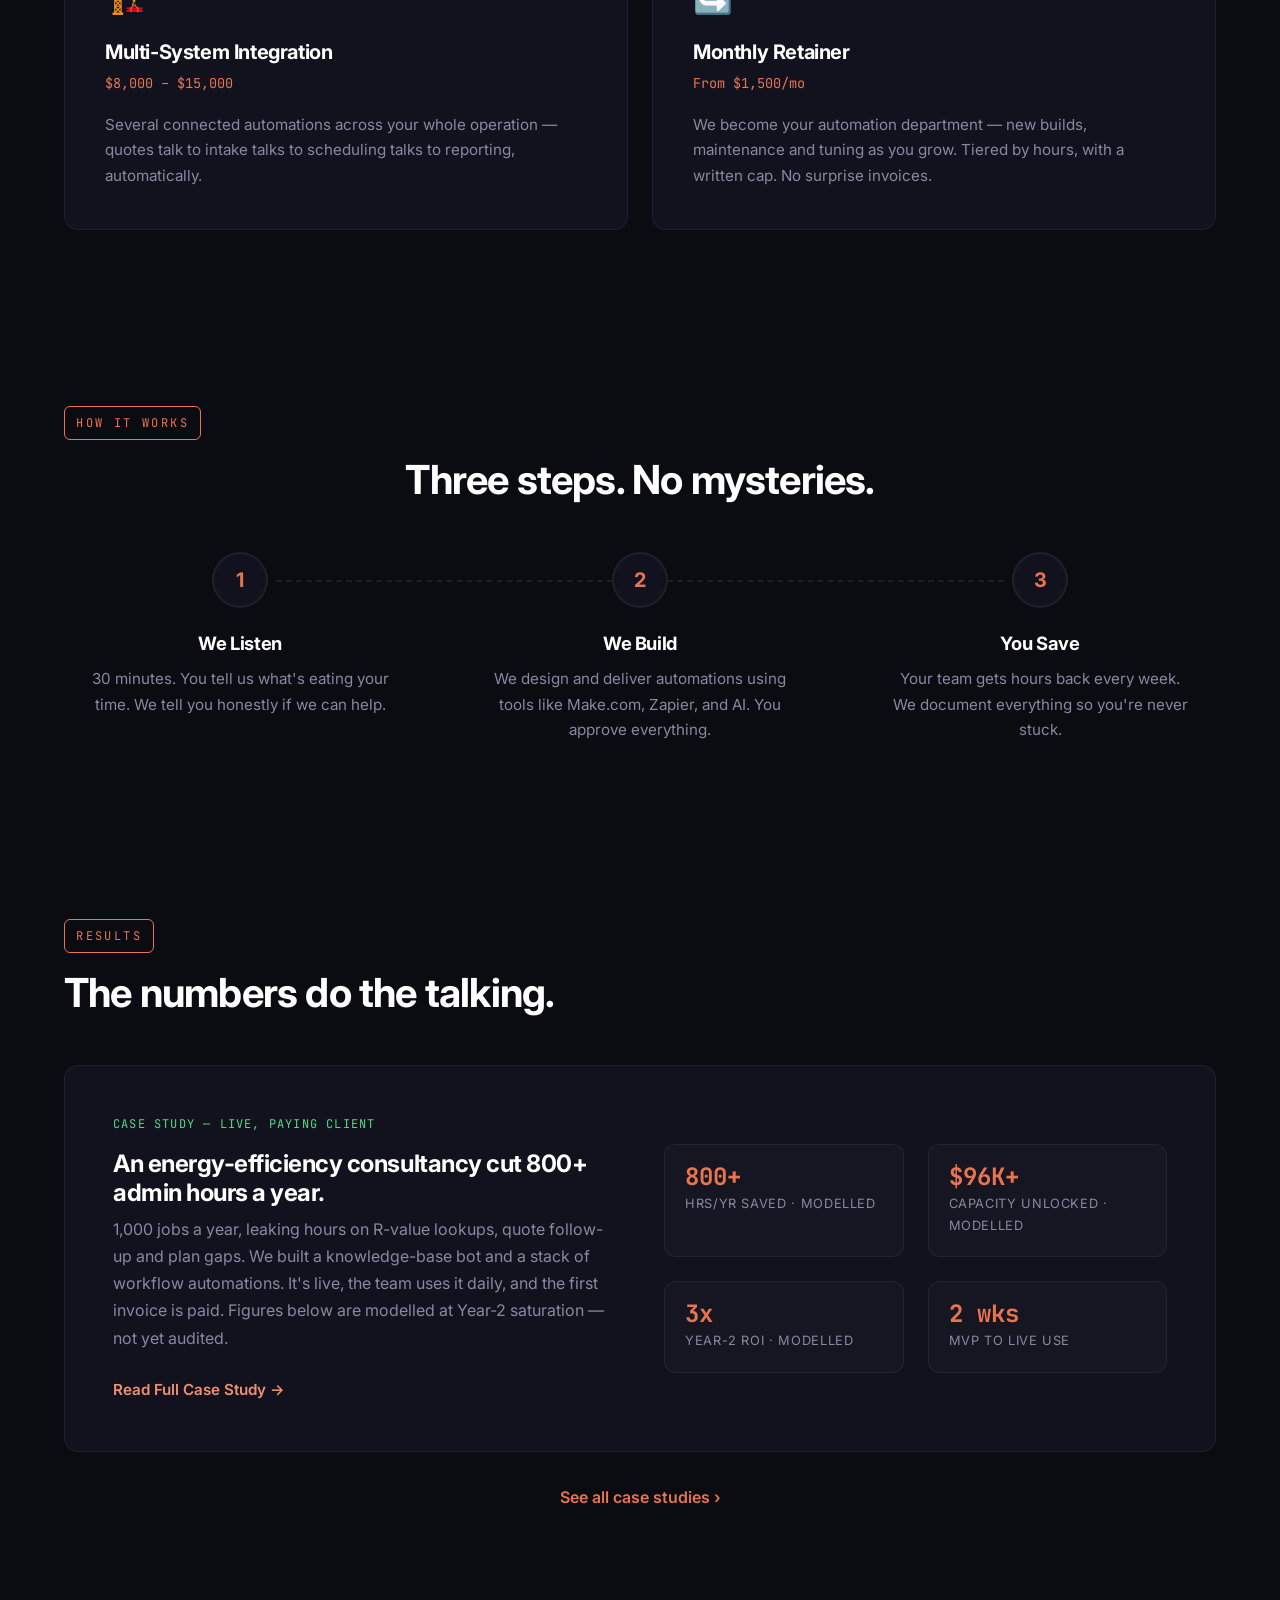
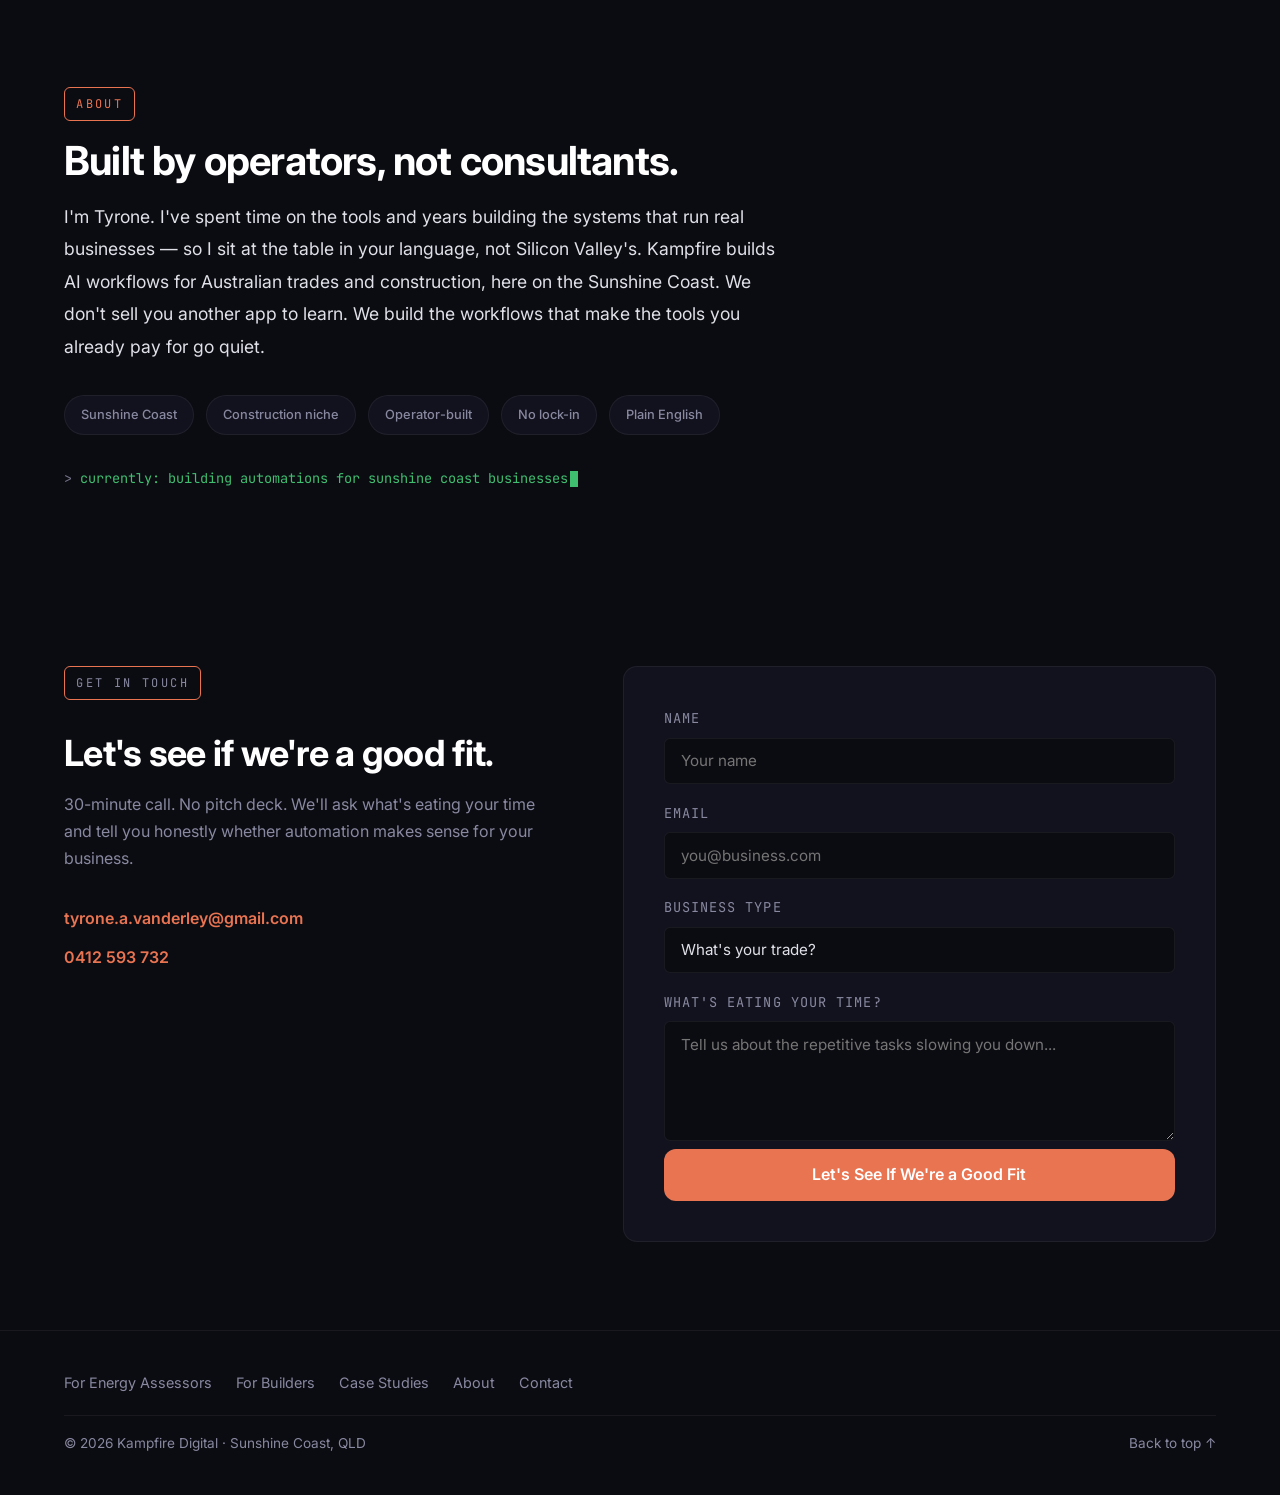
==== commit 012dd515: "Reconcile pricing to one market-researched structure Unify the two contradictory pricing models acro" ====
--- a/index.html
+++ b/index.html
@@ -12,8 +12,8 @@
       gtag('js', new Date());
       gtag('config', 'G-ZKFT47E11P');
     </script>
-    <title>Kampfire Digital — AI Workflow Automation for Australian Business</title>
-    <meta name="description" content="We build AI automations that handle the repetitive stuff — invoicing, scheduling, data entry — so Sunshine Coast businesses can focus on actual work.">
+    <title>Kampfire Digital — AI Workflow Automation for Trades &amp; Construction</title>
+    <meta name="description" content="Custom AI workflow automation for Australian energy assessors, builders and the trades around them. Built by an operator who's spent time on the tools — not another app to learn.">
     <meta name="robots" content="index, follow, max-snippet:-1, max-image-preview:large">
     <meta name="theme-color" content="#E97451">
     <link rel="canonical" href="https://kampfire.digital/">
@@ -21,7 +21,7 @@
     <!-- Open Graph -->
     <meta property="og:type" content="website">
     <meta property="og:site_name" content="Kampfire Digital">
-    <meta property="og:title" content="Kampfire Digital — AI Workflow Automation for Australian Business">
+    <meta property="og:title" content="Kampfire Digital — AI Workflow Automation for Trades & Construction">
     <meta property="og:description" content="AI workflows that earn their keep. Built for Australian construction-adjacent businesses by an operator who knows your trade.">
     <meta property="og:url" content="https://kampfire.digital/">
     <meta property="og:image" content="https://kampfire.digital/og-image.png">
@@ -29,15 +29,13 @@
 
     <!-- Twitter Card -->
     <meta name="twitter:card" content="summary_large_image">
-    <meta name="twitter:title" content="Kampfire Digital — AI Workflow Automation for Australian Business">
+    <meta name="twitter:title" content="Kampfire Digital — AI Workflow Automation for Trades & Construction">
     <meta name="twitter:description" content="AI workflows that earn their keep. Built for Australian construction-adjacent businesses by an operator who knows your trade.">
     <meta name="twitter:image" content="https://kampfire.digital/og-image.png">
     <!-- Favicon -->
     <link rel="icon" type="image/png" href="/Kampfire.png">
     <link rel="apple-touch-icon" href="/Kampfire.png">
 
-    <!-- Google Search Console — replace REPLACE_ME with verification code from search.google.com/search-console -->
-    <meta name="google-site-verification" content="REPLACE_ME">
 
     <!-- JSON-LD: Organization -->
     <script type="application/ld+json">
@@ -176,28 +174,28 @@
             <div class="bento-grid" style="margin-top: 3rem;">
                 <div class="bento-card large reveal">
                     <div class="card-icon">&#x1F50D;</div>
-                    <h3>AI Workflow Audit</h3>
-                    <div class="price">$500 &ndash; $750</div>
-                    <p>We map your processes and show you exactly where AI saves time. No jargon, just a clear plan you can act on &mdash; whether we build it or you do.</p>
-                    <div class="founding-badge">FOUNDING PRICE: 50% OFF</div>
+                    <h3>Workflow Audit</h3>
+                    <div class="price">$1,500</div>
+                    <p>A deep dive into your business. We map what's eating your team's time and write you an implementation roadmap &mdash; yours to keep, and credited to your build if you proceed within 30 days.</p>
                 </div>
                 <div class="bento-card reveal">
                     <div class="card-icon">&#x2699;&#xFE0F;</div>
-                    <h3>Workflow Automation</h3>
-                    <div class="price">$2,000 &ndash; $3,500</div>
-                    <p>We pick your biggest time-sink and automate it. You see it working before you pay for more.</p>
+                    <h3>Single-Workflow Build</h3>
+                    <div class="price">From $6,000</div>
+                    <p>We pick your biggest time-sink and build it &mdash; tested, wired into your tools, working before you pay for more.</p>
+                    <div class="founding-badge">FOUNDING RATE: 50% OFF</div>
                 </div>
                 <div class="bento-card large reveal">
                     <div class="card-icon">&#x1F3D7;&#xFE0F;</div>
-                    <h3>Full Business Integration</h3>
-                    <div class="price">$5,000 &ndash; $8,000</div>
-                    <p>Multiple connected automations across your whole operation. Invoicing talks to scheduling talks to reporting &mdash; automatically.</p>
+                    <h3>Multi-System Integration</h3>
+                    <div class="price">$8,000 &ndash; $15,000</div>
+                    <p>Several connected automations across your whole operation &mdash; quotes talk to intake talks to scheduling talks to reporting, automatically.</p>
                 </div>
                 <div class="bento-card reveal">
                     <div class="card-icon">&#x1F504;</div>
                     <h3>Monthly Retainer</h3>
-                    <div class="price">$1,500 &ndash; $2,500/mo</div>
-                    <p>We become your AI department. New automations, maintenance, and optimisation as your business grows.</p>
+                    <div class="price">From $1,500/mo</div>
+                    <p>We become your automation department &mdash; new builds, maintenance and tuning as you grow. Tiered by hours, with a written cap. No surprise invoices.</p>
                 </div>
             </div>
         </div>
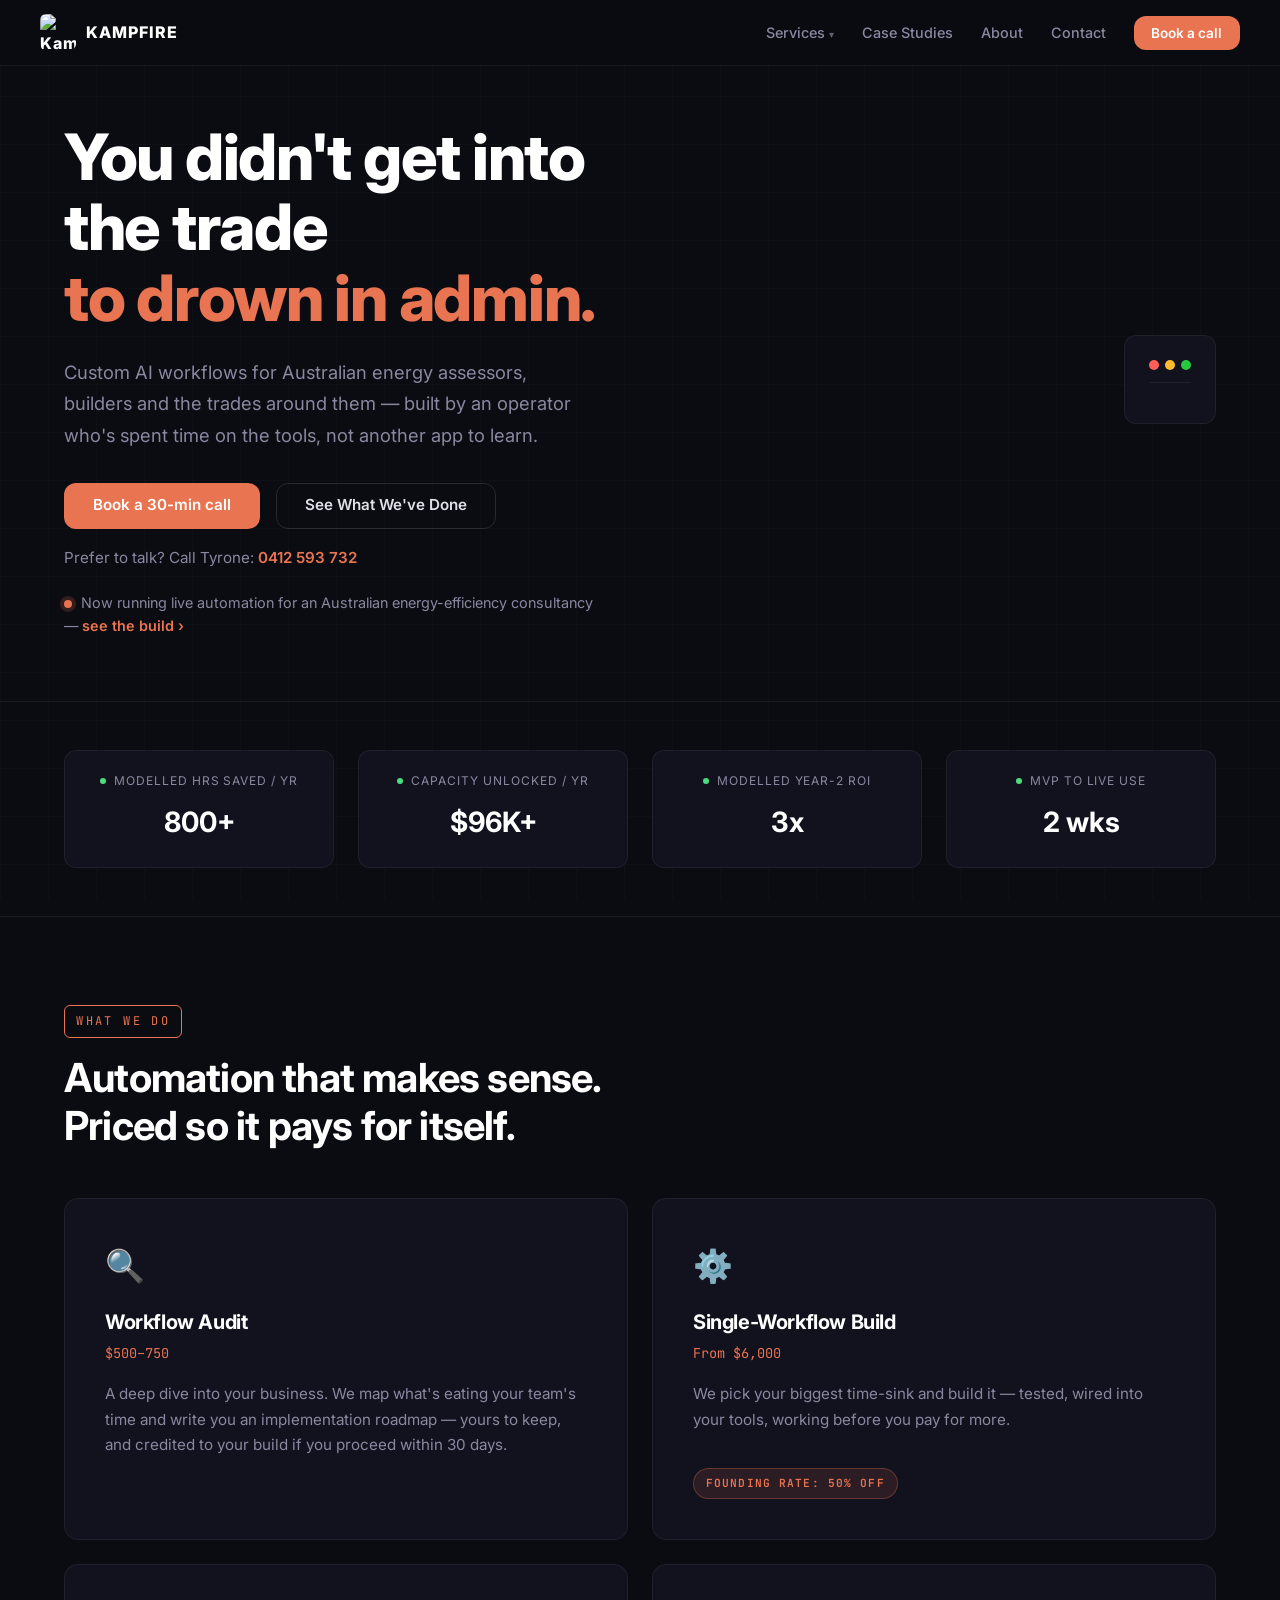
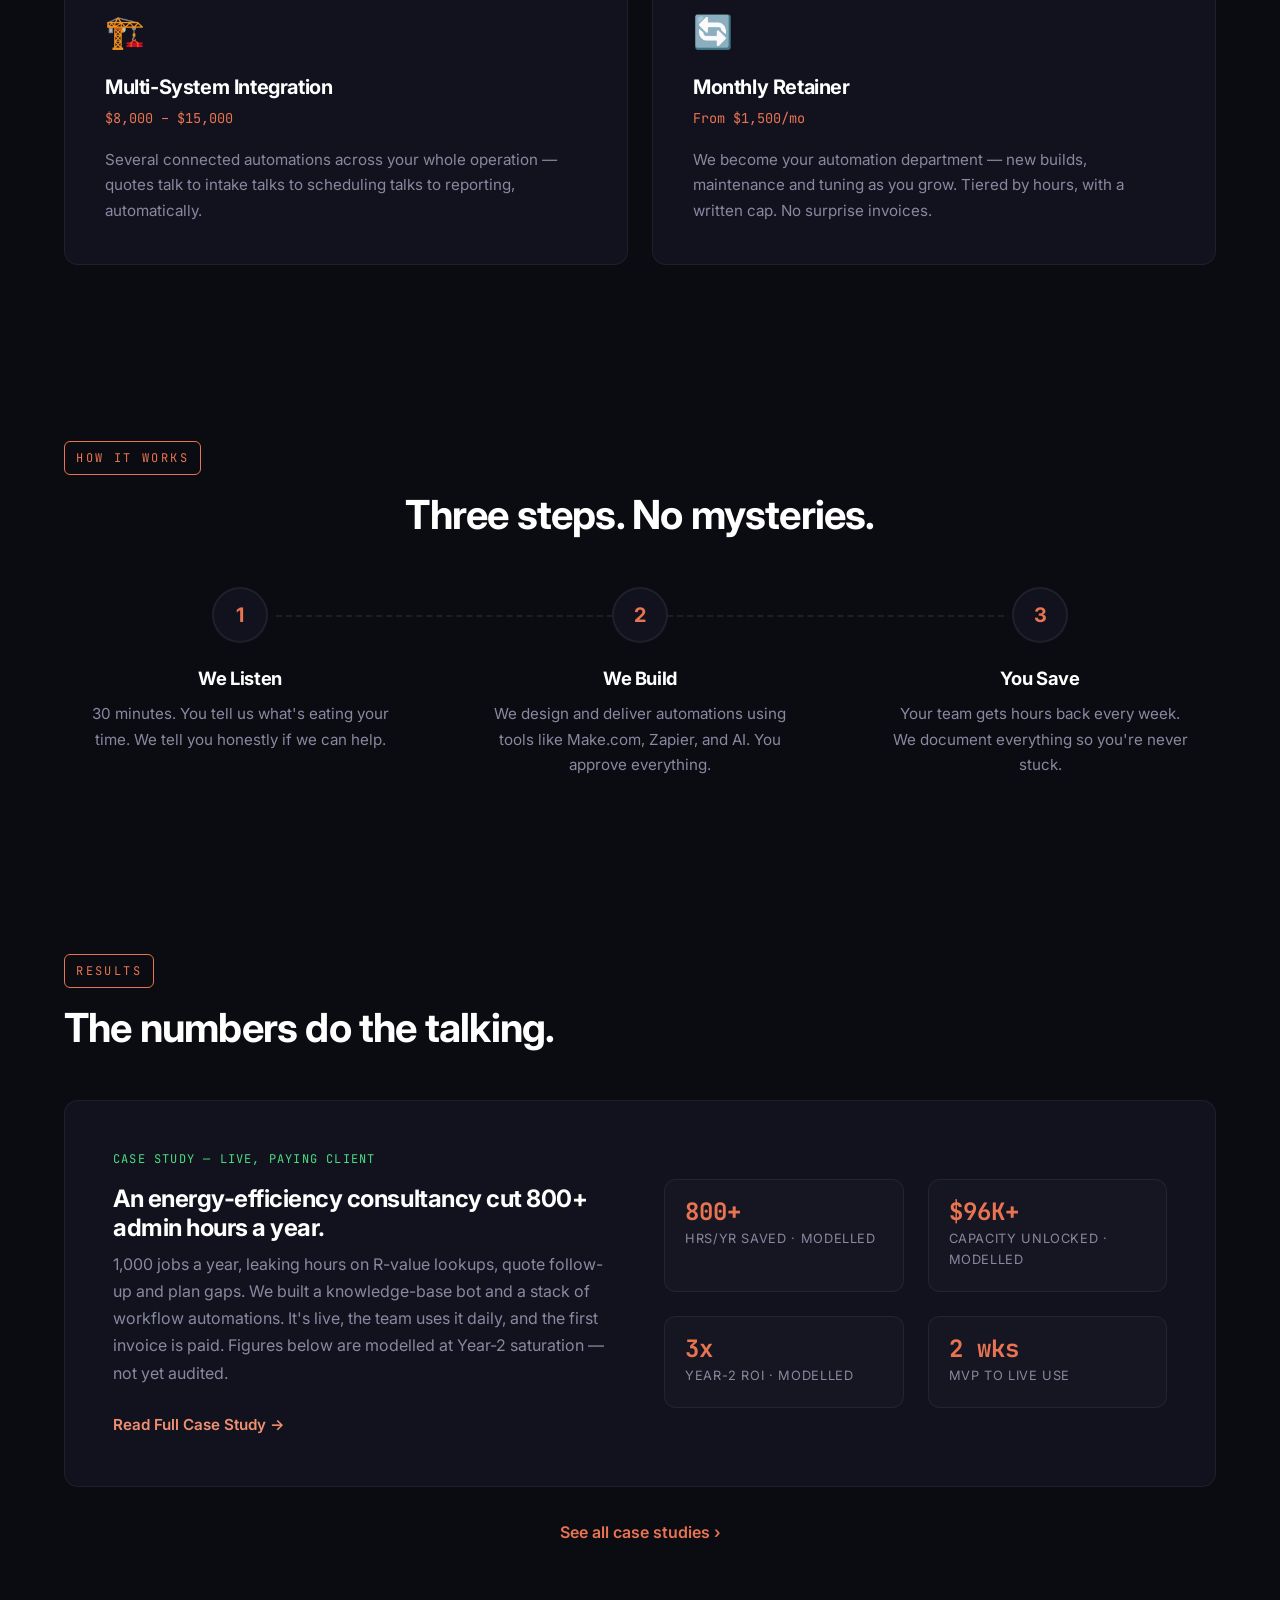
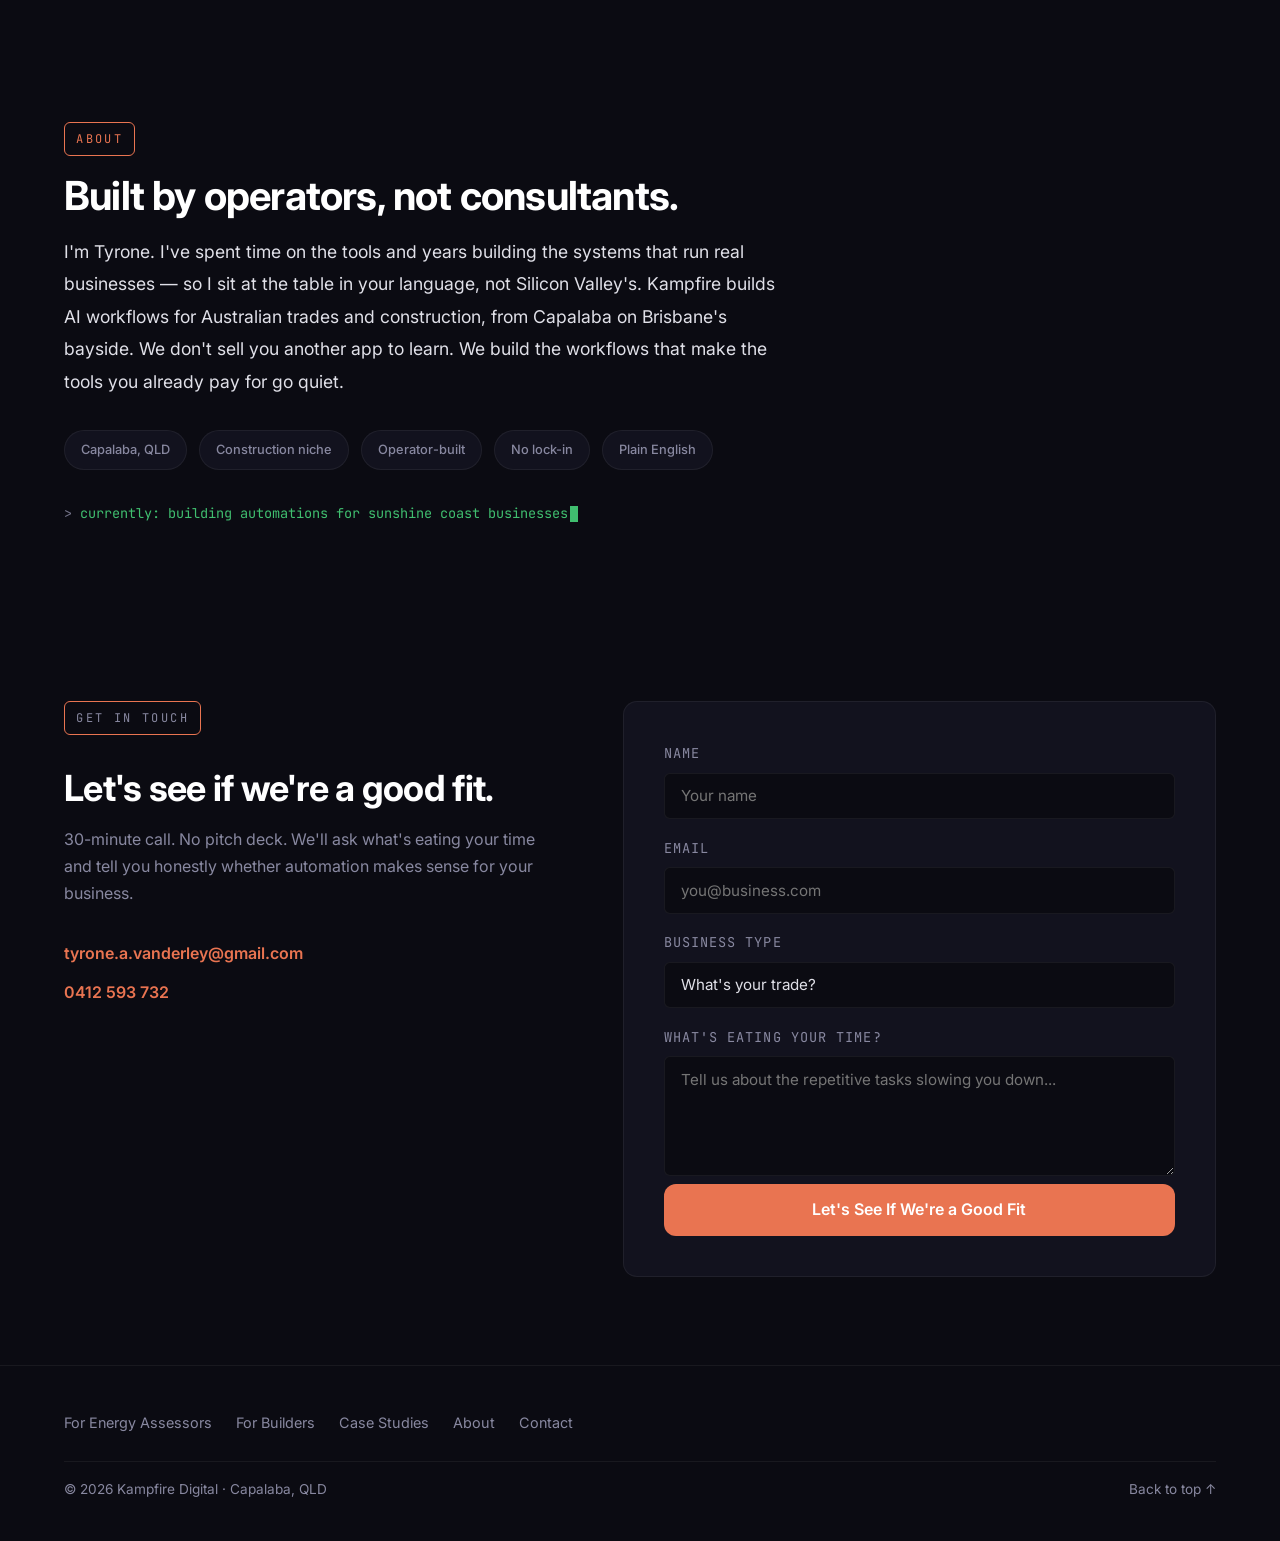
==== commit 25a7b27c: "Fix location to Capalaba site-wide, add call CTAs, audit price to $500-750 - Sunshine Coast -> Capal" ====
--- a/index.html
+++ b/index.html
@@ -1,461 +1,450 @@
-<!DOCTYPE html>
-<html lang="en-AU">
-<head>
-    <meta charset="UTF-8">
-    <meta name="viewport" content="width=device-width, initial-scale=1.0">
-
-    <!-- Google Analytics (GA4) -->
-    <script async src="https://www.googletagmanager.com/gtag/js?id=G-ZKFT47E11P"></script>
-    <script>
-      window.dataLayer = window.dataLayer || [];
-      function gtag(){dataLayer.push(arguments);}
-      gtag('js', new Date());
-      gtag('config', 'G-ZKFT47E11P');
-    </script>
-    <title>Kampfire Digital — AI Workflow Automation for Trades &amp; Construction</title>
-    <meta name="description" content="Custom AI workflow automation for Australian energy assessors, builders and the trades around them. Built by an operator who's spent time on the tools — not another app to learn.">
-    <meta name="robots" content="index, follow, max-snippet:-1, max-image-preview:large">
-    <meta name="theme-color" content="#E97451">
-    <link rel="canonical" href="https://kampfire.digital/">
-
-    <!-- Open Graph -->
-    <meta property="og:type" content="website">
-    <meta property="og:site_name" content="Kampfire Digital">
-    <meta property="og:title" content="Kampfire Digital — AI Workflow Automation for Trades & Construction">
-    <meta property="og:description" content="AI workflows that earn their keep. Built for Australian construction-adjacent businesses by an operator who knows your trade.">
-    <meta property="og:url" content="https://kampfire.digital/">
-    <meta property="og:image" content="https://kampfire.digital/og-image.png">
-    <meta property="og:locale" content="en_AU">
-
-    <!-- Twitter Card -->
-    <meta name="twitter:card" content="summary_large_image">
-    <meta name="twitter:title" content="Kampfire Digital — AI Workflow Automation for Trades & Construction">
-    <meta name="twitter:description" content="AI workflows that earn their keep. Built for Australian construction-adjacent businesses by an operator who knows your trade.">
-    <meta name="twitter:image" content="https://kampfire.digital/og-image.png">
-    <!-- Favicon -->
-    <link rel="icon" type="image/png" href="/Kampfire.png">
-    <link rel="apple-touch-icon" href="/Kampfire.png">
-
-
-    <!-- JSON-LD: Organization -->
-    <script type="application/ld+json">
-    {
-      "@context": "https://schema.org",
-      "@type": "Organization",
-      "name": "Kampfire Digital",
-      "url": "https://kampfire.digital/",
-      "logo": "https://kampfire.digital/Kampfire.png",
-      "description": "AI workflow automation consultancy for Australian construction-adjacent SMBs — energy assessors, building designers, surveyors, town planners, and small builders.",
-      "founder": {
-        "@type": "Person",
-        "name": "Tyrone van der Ley"
-      },
-      "address": {
-        "@type": "PostalAddress",
-        "addressRegion": "QLD",
-        "addressCountry": "AU",
-        "addressLocality": "Sunshine Coast"
-      },
-      "areaServed": {
-        "@type": "Country",
-        "name": "Australia"
-      }
-    }
-    </script>
-
-    <link rel="preconnect" href="https://fonts.googleapis.com">
-    <link rel="preconnect" href="https://fonts.gstatic.com" crossorigin>
-    <link href="https://fonts.googleapis.com/css2?family=Inter:wght@300;400;500;600;700;800&family=JetBrains+Mono:wght@400;500&display=swap" rel="stylesheet">
-    <link rel="stylesheet" href="/css/site.css">
-</head>
-<body>
-
-    <!-- HEADER -->
-    <header id="header">
-        <div class="container header-inner">
-            <a href="#" class="logo">
-                <img src="Kampfire.png" alt="Kampfire Digital" width="36" height="36">
-                KAMPFIRE
-            </a>
-            <nav>
-                <ul>
-                    <li class="has-dropdown">
-                        <a href="/services/">Services <span class="dropdown-caret">&#9662;</span></a>
-                        <div class="dropdown">
-                            <a href="/services/ai-for-energy-assessors/">Energy Assessors<span>NatHERS &amp; BASIX admin automation</span></a>
-                            <a href="/services/admin-automation-for-builders/">Builders<span>Quote, intake &amp; scheduling workflows</span></a>
-                        </div>
-                    </li>
-                    <li><a href="/case-studies/">Case Studies</a></li>
-                    <li><a href="/about/">About</a></li>
-                    <li><a href="/contact/">Contact</a></li>
-                    <li><a href="/contact/" class="nav-cta">Book a call</a></li>
-                </ul>
-            </nav>
-            <button class="hamburger" aria-label="Toggle navigation">
-                <span></span>
-                <span></span>
-                <span></span>
-            </button>
-        </div>
-    </header>
-
-    <!-- MOBILE NAV -->
-    <div class="mobile-nav" id="mobileNav">
-        <span class="mobile-sub">Services</span>
-        <a href="/services/ai-for-energy-assessors/">Energy Assessors</a>
-        <a href="/services/admin-automation-for-builders/">Builders</a>
-        <a href="/case-studies/">Case Studies</a>
-        <a href="/about/">About</a>
-        <a href="/contact/">Contact</a>
-        <a href="/contact/" class="mobile-cta">Book a call</a>
-    </div>
-
-    <!-- HERO -->
-    <section class="hero">
-        <div class="container">
-            <div class="hero-grid">
-                <div>
-                    <h1>You didn't get into the trade<br><span>to drown in admin.</span></h1>
-                    <p class="hero-sub">Custom AI workflows for Australian energy assessors, builders and the trades around them &mdash; built by an operator who's spent time on the tools, not another app to learn.</p>
-                    <div class="hero-ctas">
-                        <a href="#contact" class="btn btn-primary">Book a 30-min call</a>
-                        <a href="#results" class="btn btn-outline">See What We've Done</a>
-                    </div>
-                    <p style="display: inline-flex; align-items: center; gap: 0.55rem; margin-top: 1.5rem; font-size: 0.9rem; color: var(--text-muted);">
-                        <span style="width: 8px; height: 8px; border-radius: 50%; background: var(--primary); box-shadow: 0 0 0 4px rgba(233,116,81,0.18); display: inline-block;"></span>
-                        Now running live automation for an Australian energy-efficiency consultancy &mdash;
-                        <a href="/case-studies/nrg/" style="color: var(--primary); font-weight: 600;">see the build &rsaquo;</a>
-                    </p>
-                </div>
-                <div class="terminal" aria-hidden="true">
-                    <div class="terminal-header">
-                        <div class="terminal-dot"></div>
-                        <div class="terminal-dot"></div>
-                        <div class="terminal-dot"></div>
-                    </div>
-                    <div class="terminal-lines" id="terminalLines">
-                        <!-- Lines injected by JS -->
-                    </div>
-                </div>
-            </div>
-        </div>
-    </section>
-
-    <!-- SOCIAL PROOF STRIP -->
-    <div class="proof-strip">
-        <div class="container">
-            <div class="proof-grid">
-                <div class="proof-card reveal">
-                    <div class="label"><span class="indicator"></span>Modelled hrs saved / yr</div>
-                    <div class="value">800+</div>
-                </div>
-                <div class="proof-card reveal">
-                    <div class="label"><span class="indicator"></span>Capacity unlocked / yr</div>
-                    <div class="value">$96K+</div>
-                </div>
-                <div class="proof-card reveal">
-                    <div class="label"><span class="indicator"></span>Modelled Year-2 ROI</div>
-                    <div class="value">3x</div>
-                </div>
-                <div class="proof-card reveal">
-                    <div class="label"><span class="indicator"></span>MVP to live use</div>
-                    <div class="value">2 wks</div>
-                </div>
-            </div>
-        </div>
-    </div>
-
-    <!-- SERVICES -->
-    <section id="services">
-        <div class="container">
-            <p class="section-label reveal">What We Do</p>
-            <h2 class="section-title reveal">Automation that makes sense.<br>Priced so it pays for itself.</h2>
-            <div class="bento-grid" style="margin-top: 3rem;">
-                <div class="bento-card large reveal">
-                    <div class="card-icon">&#x1F50D;</div>
-                    <h3>Workflow Audit</h3>
-                    <div class="price">$1,500</div>
-                    <p>A deep dive into your business. We map what's eating your team's time and write you an implementation roadmap &mdash; yours to keep, and credited to your build if you proceed within 30 days.</p>
-                </div>
-                <div class="bento-card reveal">
-                    <div class="card-icon">&#x2699;&#xFE0F;</div>
-                    <h3>Single-Workflow Build</h3>
-                    <div class="price">From $6,000</div>
-                    <p>We pick your biggest time-sink and build it &mdash; tested, wired into your tools, working before you pay for more.</p>
-                    <div class="founding-badge">FOUNDING RATE: 50% OFF</div>
-                </div>
-                <div class="bento-card large reveal">
-                    <div class="card-icon">&#x1F3D7;&#xFE0F;</div>
-                    <h3>Multi-System Integration</h3>
-                    <div class="price">$8,000 &ndash; $15,000</div>
-                    <p>Several connected automations across your whole operation &mdash; quotes talk to intake talks to scheduling talks to reporting, automatically.</p>
-                </div>
-                <div class="bento-card reveal">
-                    <div class="card-icon">&#x1F504;</div>
-                    <h3>Monthly Retainer</h3>
-                    <div class="price">From $1,500/mo</div>
-                    <p>We become your automation department &mdash; new builds, maintenance and tuning as you grow. Tiered by hours, with a written cap. No surprise invoices.</p>
-                </div>
-            </div>
-        </div>
-    </section>
-
-    <!-- HOW IT WORKS -->
-    <section id="how">
-        <div class="container">
-            <p class="section-label reveal" style="text-align:center;">How It Works</p>
-            <h2 class="section-title reveal" style="text-align:center;">Three steps. No mysteries.</h2>
-            <div class="steps-grid" style="margin-top: 3rem;">
-                <div class="step reveal">
-                    <div class="step-num">1</div>
-                    <h3>We Listen</h3>
-                    <p>30 minutes. You tell us what's eating your time. We tell you honestly if we can help.</p>
-                </div>
-                <div class="step reveal">
-                    <div class="step-num">2</div>
-                    <h3>We Build</h3>
-                    <p>We design and deliver automations using tools like Make.com, Zapier, and AI. You approve everything.</p>
-                </div>
-                <div class="step reveal">
-                    <div class="step-num">3</div>
-                    <h3>You Save</h3>
-                    <p>Your team gets hours back every week. We document everything so you're never stuck.</p>
-                </div>
-            </div>
-        </div>
-    </section>
-
-    <!-- RESULTS -->
-    <section id="results">
-        <div class="container">
-            <p class="section-label reveal">Results</p>
-            <h2 class="section-title reveal">The numbers do the talking.</h2>
-            <div class="case-card reveal" style="margin-top: 3rem;">
-                <div class="case-card-inner">
-                    <div>
-                        <div class="case-type">Case Study &mdash; Live, Paying Client</div>
-                        <h3>An energy-efficiency consultancy cut 800+ admin hours a year.</h3>
-                        <p>1,000 jobs a year, leaking hours on R-value lookups, quote follow-up and plan gaps. We built a knowledge-base bot and a stack of workflow automations. It's live, the team uses it daily, and the first invoice is paid. Figures below are modelled at Year-2 saturation &mdash; not yet audited.</p>
-                        <a href="/case-studies/nrg/" class="case-link">Read Full Case Study &rarr;</a>
-                    </div>
-                    <div class="case-stats">
-                        <div class="stat-block">
-                            <div class="stat-value">800+</div>
-                            <div class="stat-label">Hrs/yr saved &middot; modelled</div>
-                        </div>
-                        <div class="stat-block">
-                            <div class="stat-value">$96K+</div>
-                            <div class="stat-label">Capacity unlocked &middot; modelled</div>
-                        </div>
-                        <div class="stat-block">
-                            <div class="stat-value">3x</div>
-                            <div class="stat-label">Year-2 ROI &middot; modelled</div>
-                        </div>
-                        <div class="stat-block">
-                            <div class="stat-value">2 wks</div>
-                            <div class="stat-label">MVP to live use</div>
-                        </div>
-                    </div>
-                </div>
-            </div>
-            <p class="reveal" style="text-align: center; margin-top: 2rem;">
-                <a href="/case-studies/" class="case-link" style="color: var(--primary); font-weight: 600;">See all case studies &rsaquo;</a>
-            </p>
-        </div>
-    </section>
-
-    <!-- ABOUT -->
-    <section id="about">
-        <div class="container">
-            <p class="section-label reveal">About</p>
-            <h2 class="section-title reveal">Built by operators, not consultants.</h2>
-            <div class="about-content reveal">
-                <p>I'm Tyrone. I've spent time on the tools and years building the systems that run real businesses &mdash; so I sit at the table in your language, not Silicon Valley's. Kampfire builds AI workflows for Australian trades and construction, here on the Sunshine Coast. We don't sell you another app to learn. We build the workflows that make the tools you already pay for go quiet.</p>
-                <div class="trust-tags">
-                    <span class="trust-tag">Sunshine Coast</span>
-                    <span class="trust-tag">Construction niche</span>
-                    <span class="trust-tag">Operator-built</span>
-                    <span class="trust-tag">No lock-in</span>
-                    <span class="trust-tag">Plain English</span>
-                </div>
-                <div class="about-terminal">
-                    <span class="prompt-char">&gt; </span>currently: building automations for sunshine coast businesses<span class="terminal-cursor"></span>
-                </div>
-            </div>
-        </div>
-    </section>
-
-    <!-- CONTACT -->
-    <section id="contact">
-        <div class="container">
-            <div class="contact-grid">
-                <div class="contact-info reveal">
-                    <p class="section-label">Get in Touch</p>
-                    <h2>Let's see if we're a good fit.</h2>
-                    <p>30-minute call. No pitch deck. We'll ask what's eating your time and tell you honestly whether automation makes sense for your business.</p>
-                    <a href="mailto:tyrone.a.vanderley@gmail.com" class="email-link">tyrone.a.vanderley@gmail.com</a>
-                    <a href="tel:+61412593732" class="email-link">0412 593 732</a>
-                </div>
-                <form action="https://formspree.io/f/xaqdwkqa" method="POST" class="contact-form reveal">
-                    <div class="form-group">
-                        <label for="name">Name</label>
-                        <input type="text" id="name" name="name" required placeholder="Your name">
-                    </div>
-                    <div class="form-group">
-                        <label for="email">Email</label>
-                        <input type="email" id="email" name="email" required placeholder="you@business.com">
-                    </div>
-                    <div class="form-group">
-                        <label for="business">Business Type</label>
-                        <select id="business" name="business_type" required>
-                            <option value="" disabled selected>What's your trade?</option>
-                            <option value="energy-assessor">Energy assessor (NatHERS / BASIX)</option>
-                            <option value="builder">Builder / building company</option>
-                            <option value="building-designer">Building designer / drafter</option>
-                            <option value="surveyor">Building surveyor / certifier</option>
-                            <option value="town-planner">Town planner</option>
-                            <option value="quantity-surveyor">Quantity surveyor / estimator</option>
-                            <option value="other">Another trade</option>
-                        </select>
-                    </div>
-                    <div class="form-group">
-                        <label for="message">What's eating your time?</label>
-                        <textarea id="message" name="message" placeholder="Tell us about the repetitive tasks slowing you down..."></textarea>
-                    </div>
-                    <button type="submit" class="btn btn-primary form-submit">Let's See If We're a Good Fit</button>
-                </form>
-            </div>
-        </div>
-    </section>
-
-    <!-- FOOTER -->
-    <footer>
-        <div class="container footer-inner">
-            <div class="footer-links">
-                <a href="/services/ai-for-energy-assessors/">For Energy Assessors</a>
-                <a href="/services/admin-automation-for-builders/">For Builders</a>
-                <a href="/case-studies/">Case Studies</a>
-                <a href="/about/">About</a>
-                <a href="/contact/">Contact</a>
-            </div>
-            <div class="footer-meta">
-                <span>&copy; 2026 Kampfire Digital · Sunshine Coast, QLD</span>
-                <a href="#">Back to top &uarr;</a>
-            </div>
-        </div>
-    </footer>
-
-    <script src="/js/site.js"></script>
-    <script>
-    (function() {
-        'use strict';
-
-        // ===== TERMINAL TYPING =====
-        var terminalSequences = [
-            [
-                { prompt: '> ', cmd: 'solar absorptance for Monument?' },
-                { prompt: '> ', cmd: 'searching knowledge base...' },
-                { prompt: '> ', result: '0.73, Dark D ', success: '\u2713' },
-                { prompt: '> ', result: 'answered in 4 seconds, not 4 messages' }
-            ],
-            [
-                { prompt: '> ', cmd: 'client accepted quote #1042' },
-                { prompt: '> ', cmd: 'routing brief + booking + folder...' },
-                { prompt: '> ', result: 'assessor briefed ', success: '\u2713' },
-                { prompt: '> ', result: '3-day lag, gone' }
-            ],
-            [
-                { prompt: '> ', cmd: 'scanning plans for assessment gaps...' },
-                { prompt: '> ', cmd: 'checking window schedule + R-values...' },
-                { prompt: '> ', result: 'missing detail flagged ', success: '\u2713' },
-                { prompt: '> ', result: 'caught now, not a month from now' }
-            ]
-        ];
-
-        var terminalContainer = document.getElementById('terminalLines');
-        var seqIndex = 0;
-
-        function runTerminalSequence() {
-            var seq = terminalSequences[seqIndex % terminalSequences.length];
-            seqIndex++;
-            terminalContainer.innerHTML = '';
-
-            var lineEls = [];
-            seq.forEach(function(line) {
-                var div = document.createElement('div');
-                div.className = 'terminal-line';
-                var html = '<span class="prompt">' + line.prompt + '</span>';
-                if (line.cmd) html += '<span class="cmd"></span>';
-                if (line.result) html += '<span class="result"></span>';
-                if (line.success) html += '<span class="success"></span>';
-                div.innerHTML = html;
-                terminalContainer.appendChild(div);
-                lineEls.push({ el: div, data: line });
-            });
-
-            // Add cursor line
-            var cursorDiv = document.createElement('div');
-            cursorDiv.className = 'terminal-line visible';
-            cursorDiv.innerHTML = '<span class="prompt">> </span><span class="terminal-cursor"></span>';
-            terminalContainer.appendChild(cursorDiv);
-
-            var lineIdx = 0;
-            function typeLine() {
-                if (lineIdx >= lineEls.length) {
-                    setTimeout(function() {
-                        // Fade out then restart
-                        terminalContainer.style.opacity = '0';
-                        setTimeout(function() {
-                            terminalContainer.style.opacity = '1';
-                            runTerminalSequence();
-                        }, 600);
-                    }, 3000);
-                    return;
-                }
-
-                var item = lineEls[lineIdx];
-                var el = item.el;
-                var data = item.data;
-                el.classList.add('visible');
-
-                // Move cursor to this line position
-                cursorDiv.style.display = 'none';
-
-                var text = data.cmd || data.result || '';
-                var targetSpan = el.querySelector(data.cmd ? '.cmd' : '.result');
-                var charIdx = 0;
-                var speed = data.cmd ? 35 : 20;
-
-                function typeChar() {
-                    if (charIdx < text.length) {
-                        targetSpan.textContent = text.substring(0, charIdx + 1);
-                        charIdx++;
-                        setTimeout(typeChar, speed);
-                    } else {
-                        // Show success checkmark instantly
-                        if (data.success) {
-                            var successSpan = el.querySelector('.success');
-                            if (successSpan) successSpan.textContent = data.success;
-                        }
-                        lineIdx++;
-                        setTimeout(function() {
-                            cursorDiv.style.display = '';
-                            typeLine();
-                        }, 400);
-                    }
-                }
-                typeChar();
-            }
-            typeLine();
-        }
-
-        // Start terminal after a beat
-        terminalContainer.style.transition = 'opacity 0.4s ease';
-        setTimeout(runTerminalSequence, 800);
-
-    })();
-    </script>
-
-</body>
-</html>
+<!DOCTYPE html>
+<html lang="en-AU">
+<head>
+    <meta charset="UTF-8">
+    <meta name="viewport" content="width=device-width, initial-scale=1.0">
+
+    <!-- Google Analytics (GA4) -->
+    <script async src="https://www.googletagmanager.com/gtag/js?id=G-ZKFT47E11P"></script>
+    <script>
+      window.dataLayer = window.dataLayer || [];
+      function gtag(){dataLayer.push(arguments);}
+      gtag('js', new Date());
+      gtag('config', 'G-ZKFT47E11P');
+    </script>
+    <title>Kampfire Digital — AI Workflow Automation for Trades &amp; Construction</title>
+    <meta name="description" content="Custom AI workflow automation for Australian energy assessors, builders and the trades around them. Built by an operator who's spent time on the tools — not another app to learn.">
+    <meta name="robots" content="index, follow, max-snippet:-1, max-image-preview:large">
+    <meta name="theme-color" content="#E97451">
+    <link rel="canonical" href="https://kampfire.digital/">
+
+    <!-- Open Graph -->
+    <meta property="og:type" content="website">
+    <meta property="og:site_name" content="Kampfire Digital">
+    <meta property="og:title" content="Kampfire Digital — AI Workflow Automation for Trades & Construction">
+    <meta property="og:description" content="AI workflows that earn their keep. Built for Australian construction-adjacent businesses by an operator who knows your trade.">
+    <meta property="og:url" content="https://kampfire.digital/">
+    <meta property="og:image" content="https://kampfire.digital/og-image.png">
+    <meta property="og:locale" content="en_AU">
+
+    <!-- Twitter Card -->
+    <meta name="twitter:card" content="summary_large_image">
+    <meta name="twitter:title" content="Kampfire Digital — AI Workflow Automation for Trades & Construction">
+    <meta name="twitter:description" content="AI workflows that earn their keep. Built for Australian construction-adjacent businesses by an operator who knows your trade.">
+    <meta name="twitter:image" content="https://kampfire.digital/og-image.png">
+    <!-- Favicon -->
+    <link rel="icon" type="image/png" href="/Kampfire.png">
+    <link rel="apple-touch-icon" href="/Kampfire.png">
+
+
+    <!-- JSON-LD: Organization -->
+    <script type="application/ld+json">
+    {
+      "@context": "https://schema.org",
+      "@type": "Organization",
+      "name": "Kampfire Digital",
+      "url": "https://kampfire.digital/",
+      "logo": "https://kampfire.digital/Kampfire.png",
+      "description": "AI workflow automation consultancy for Australian construction-adjacent SMBs — energy assessors, building designers, surveyors, town planners, and small builders.",
+      "founder": {
+        "@type": "Person",
+        "name": "Tyrone van der Ley"
+      },
+      "address": {
+        "@type": "PostalAddress",
+        "addressRegion": "QLD",
+        "addressCountry": "AU",
+        "addressLocality": "Capalaba"
+      },
+      "areaServed": {
+        "@type": "Country",
+        "name": "Australia"
+      }
+    }
+    </script>
+
+    <link rel="preconnect" href="https://fonts.googleapis.com">
+    <link rel="preconnect" href="https://fonts.gstatic.com" crossorigin>
+    <link href="https://fonts.googleapis.com/css2?family=Inter:wght@300;400;500;600;700;800&family=JetBrains+Mono:wght@400;500&display=swap" rel="stylesheet">
+    <link rel="stylesheet" href="/css/site.css">
+</head>
+<body>
+
+    <!-- HEADER -->
+    <header id="header">
+        <div class="container header-inner">
+            <a href="#" class="logo">
+                <img src="Kampfire.png" alt="Kampfire Digital" width="36" height="36">
+                KAMPFIRE
+            </a>
+            <nav>
+                <ul>
+                    <li class="has-dropdown">
+                        <a href="/services/">Services <span class="dropdown-caret">&#9662;</span></a>
+                        <div class="dropdown">
+                            <a href="/services/ai-for-energy-assessors/">Energy Assessors<span>NatHERS &amp; BASIX admin automation</span></a>
+                            <a href="/services/admin-automation-for-builders/">Builders<span>Quote, intake &amp; scheduling workflows</span></a>
+                        </div>
+                    </li>
+                    <li><a href="/case-studies/">Case Studies</a></li>
+                    <li><a href="/about/">About</a></li>
+                    <li><a href="/contact/">Contact</a></li>
+                    <li><a href="/contact/" class="nav-cta">Book a call</a></li>
+                </ul>
+            </nav>
+            <button class="hamburger" aria-label="Toggle navigation">
+                <span></span>
+                <span></span>
+                <span></span>
+            </button>
+        </div>
+    </header>
+
+    <!-- MOBILE NAV -->
+    <div class="mobile-nav" id="mobileNav">
+        <span class="mobile-sub">Services</span>
+        <a href="/services/ai-for-energy-assessors/">Energy Assessors</a>
+        <a href="/services/admin-automation-for-builders/">Builders</a>
+        <a href="/case-studies/">Case Studies</a>
+        <a href="/about/">About</a>
+        <a href="/contact/">Contact</a>
+        <a href="/contact/" class="mobile-cta">Book a call</a>
+    </div>
+
+    <!-- HERO -->
+    <section class="hero">
+        <div class="container">
+            <div class="hero-grid">
+                <div>
+                    <h1>You didn't get into the trade<br><span>to drown in admin.</span></h1>
+                    <p class="hero-sub">Custom AI workflows for Australian energy assessors, builders and the trades around them &mdash; built by an operator who's spent time on the tools, not another app to learn.</p>
+                    <div class="hero-ctas">
+                        <a href="#contact" class="btn btn-primary">Book a 30-min call</a>
+                        <a href="#results" class="btn btn-outline">See What We've Done</a>
+                    </div>
+                    <p style="margin-top: 1rem; font-size: 0.95rem; color: var(--text-muted);">
+                        Prefer to talk? Call Tyrone: <a href="tel:+61412593732" style="color: var(--primary); font-weight: 600; white-space: nowrap;">0412 593 732</a>
+                    </p>
+                    <p style="margin-top: 1.25rem; font-size: 0.9rem; color: var(--text-muted); line-height: 1.6;">
+                        <span style="width: 8px; height: 8px; border-radius: 50%; background: var(--primary); box-shadow: 0 0 0 4px rgba(233,116,81,0.18); display: inline-block; margin-right: 0.55rem; vertical-align: middle;"></span>Now running live automation for an Australian energy-efficiency consultancy &mdash;
+                        <a href="/case-studies/nrg/" style="color: var(--primary); font-weight: 600;">see the build &rsaquo;</a>
+                    </p>
+                </div>
+                <div class="terminal" aria-hidden="true">
+                    <div class="terminal-header">
+                        <div class="terminal-dot"></div>
+                        <div class="terminal-dot"></div>
+                        <div class="terminal-dot"></div>
+                    </div>
+                    <div class="terminal-lines" id="terminalLines">
+                        <!-- Lines injected by JS -->
+                    </div>
+                </div>
+            </div>
+        </div>
+    </section>
+
+    <!-- SOCIAL PROOF STRIP -->
+    <div class="proof-strip">
+        <div class="container">
+            <div class="proof-grid">
+                <div class="proof-card reveal">
+                    <div class="label"><span class="indicator"></span>Modelled hrs saved / yr</div>
+                    <div class="value">800+</div>
+                </div>
+                <div class="proof-card reveal">
+                    <div class="label"><span class="indicator"></span>Capacity unlocked / yr</div>
+                    <div class="value">$96K+</div>
+                </div>
+                <div class="proof-card reveal">
+                    <div class="label"><span class="indicator"></span>Modelled Year-2 ROI</div>
+                    <div class="value">3x</div>
+                </div>
+                <div class="proof-card reveal">
+                    <div class="label"><span class="indicator"></span>MVP to live use</div>
+                    <div class="value">2 wks</div>
+                </div>
+            </div>
+        </div>
+    </div>
+
+    <!-- SERVICES -->
+    <section id="services">
+        <div class="container">
+            <p class="section-label reveal">What We Do</p>
+            <h2 class="section-title reveal">Automation that makes sense.<br>Priced so it pays for itself.</h2>
+            <div class="bento-grid" style="margin-top: 3rem;">
+                <div class="bento-card large reveal">
+                    <div class="card-icon">&#x1F50D;</div>
+                    <h3>Workflow Audit</h3>
+                    <div class="price">$500&ndash;750</div>
+                    <p>A deep dive into your business. We map what's eating your team's time and write you an implementation roadmap &mdash; yours to keep, and credited to your build if you proceed within 30 days.</p>
+                </div>
+                <div class="bento-card reveal">
+                    <div class="card-icon">&#x2699;&#xFE0F;</div>
+                    <h3>Single-Workflow Build</h3>
+                    <div class="price">From $6,000</div>
+                    <p>We pick your biggest time-sink and build it &mdash; tested, wired into your tools, working before you pay for more.</p>
+                    <div class="founding-badge">FOUNDING RATE: 50% OFF</div>
+                </div>
+                <div class="bento-card large reveal">
+                    <div class="card-icon">&#x1F3D7;&#xFE0F;</div>
+                    <h3>Multi-System Integration</h3>
+                    <div class="price">$8,000 &ndash; $15,000</div>
+                    <p>Several connected automations across your whole operation &mdash; quotes talk to intake talks to scheduling talks to reporting, automatically.</p>
+                </div>
+                <div class="bento-card reveal">
+                    <div class="card-icon">&#x1F504;</div>
+                    <h3>Monthly Retainer</h3>
+                    <div class="price">From $1,500/mo</div>
+                    <p>We become your automation department &mdash; new builds, maintenance and tuning as you grow. Tiered by hours, with a written cap. No surprise invoices.</p>
+                </div>
+            </div>
+        </div>
+    </section>
+
+    <!-- HOW IT WORKS -->
+    <section id="how">
+        <div class="container">
+            <p class="section-label reveal" style="text-align:center;">How It Works</p>
+            <h2 class="section-title reveal" style="text-align:center;">Three steps. No mysteries.</h2>
+            <div class="steps-grid" style="margin-top: 3rem;">
+                <div class="step reveal">
+                    <div class="step-num">1</div>
+                    <h3>We Listen</h3>
+                    <p>30 minutes. You tell us what's eating your time. We tell you honestly if we can help.</p>
+                </div>
+                <div class="step reveal">
+                    <div class="step-num">2</div>
+                    <h3>We Build</h3>
+                    <p>We design and deliver automations using tools like Make.com, Zapier, and AI. You approve everything.</p>
+                </div>
+                <div class="step reveal">
+                    <div class="step-num">3</div>
+                    <h3>You Save</h3>
+                    <p>Your team gets hours back every week. We document everything so you're never stuck.</p>
+                </div>
+            </div>
+        </div>
+    </section>
+
+    <!-- RESULTS -->
+    <section id="results">
+        <div class="container">
+            <p class="section-label reveal">Results</p>
+            <h2 class="section-title reveal">The numbers do the talking.</h2>
+            <div class="case-card reveal" style="margin-top: 3rem;">
+                <div class="case-card-inner">
+                    <div>
+                        <div class="case-type">Case Study &mdash; Live, Paying Client</div>
+                        <h3>An energy-efficiency consultancy cut 800+ admin hours a year.</h3>
+                        <p>1,000 jobs a year, leaking hours on R-value lookups, quote follow-up and plan gaps. We built a knowledge-base bot and a stack of workflow automations. It's live, the team uses it daily, and the first invoice is paid. Figures below are modelled at Year-2 saturation &mdash; not yet audited.</p>
+                        <a href="/case-studies/nrg/" class="case-link">Read Full Case Study &rarr;</a>
+                    </div>
+                    <div class="case-stats">
+                        <div class="stat-block">
+                            <div class="stat-value">800+</div>
+                            <div class="stat-label">Hrs/yr saved &middot; modelled</div>
+                        </div>
+                        <div class="stat-block">
+                            <div class="stat-value">$96K+</div>
+                            <div class="stat-label">Capacity unlocked &middot; modelled</div>
+                        </div>
+                        <div class="stat-block">
+                            <div class="stat-value">3x</div>
+                            <div class="stat-label">Year-2 ROI &middot; modelled</div>
+                        </div>
+                        <div class="stat-block">
+                            <div class="stat-value">2 wks</div>
+                            <div class="stat-label">MVP to live use</div>
+                        </div>
+                    </div>
+                </div>
+            </div>
+            <p class="reveal" style="text-align: center; margin-top: 2rem;">
+                <a href="/case-studies/" class="case-link" style="color: var(--primary); font-weight: 600;">See all case studies &rsaquo;</a>
+            </p>
+        </div>
+    </section>
+
+    <!-- ABOUT -->
+    <section id="about">
+        <div class="container">
+            <p class="section-label reveal">About</p>
+            <h2 class="section-title reveal">Built by operators, not consultants.</h2>
+            <div class="about-content reveal">
+                <p>I'm Tyrone. I've spent time on the tools and years building the systems that run real businesses &mdash; so I sit at the table in your language, not Silicon Valley's. Kampfire builds AI workflows for Australian trades and construction, from Capalaba on Brisbane's bayside. We don't sell you another app to learn. We build the workflows that make the tools you already pay for go quiet.</p>
+                <div class="trust-tags">
+                    <span class="trust-tag">Capalaba, QLD</span>
+                    <span class="trust-tag">Construction niche</span>
+                    <span class="trust-tag">Operator-built</span>
+                    <span class="trust-tag">No lock-in</span>
+                    <span class="trust-tag">Plain English</span>
+                </div>
+                <div class="about-terminal">
+                    <span class="prompt-char">&gt; </span>currently: building automations for sunshine coast businesses<span class="terminal-cursor"></span>
+                </div>
+            </div>
+        </div>
+    </section>
+
+    <!-- CONTACT -->
+    <section id="contact">
+        <div class="container">
+            <div class="contact-grid">
+                <div class="contact-info reveal">
+                    <p class="section-label">Get in Touch</p>
+                    <h2>Let's see if we're a good fit.</h2>
+                    <p>30-minute call. No pitch deck. We'll ask what's eating your time and tell you honestly whether automation makes sense for your business.</p>
+                    <a href="mailto:tyrone.a.vanderley@gmail.com" class="email-link">tyrone.a.vanderley@gmail.com</a>
+                    <a href="tel:+61412593732" class="email-link">0412 593 732</a>
+                </div>
+                <form action="https://formspree.io/f/xaqdwkqa" method="POST" class="contact-form reveal">
+                    <div class="form-group">
+                        <label for="name">Name</label>
+                        <input type="text" id="name" name="name" required placeholder="Your name">
+                    </div>
+                    <div class="form-group">
+                        <label for="email">Email</label>
+                        <input type="email" id="email" name="email" required placeholder="you@business.com">
+                    </div>
+                    <div class="form-group">
+                        <label for="business">Business Type</label>
+                        <select id="business" name="business_type" required>
+                            <option value="" disabled selected>What's your trade?</option>
+                            <option value="energy-assessor">Energy assessor (NatHERS / BASIX)</option>
+                            <option value="builder">Builder / building company</option>
+                            <option value="building-designer">Building designer / drafter</option>
+                            <option value="surveyor">Building surveyor / certifier</option>
+                            <option value="town-planner">Town planner</option>
+                            <option value="quantity-surveyor">Quantity surveyor / estimator</option>
+                            <option value="other">Another trade</option>
+                        </select>
+                    </div>
+                    <div class="form-group">
+                        <label for="message">What's eating your time?</label>
+                        <textarea id="message" name="message" placeholder="Tell us about the repetitive tasks slowing you down..."></textarea>
+                    </div>
+                    <button type="submit" class="btn btn-primary form-submit">Let's See If We're a Good Fit</button>
+                </form>
+            </div>
+        </div>
+    </section>
+
+    <!-- FOOTER -->
+    <footer>
+        <div class="container footer-inner">
+            <div class="footer-links">
+                <a href="/services/ai-for-energy-assessors/">For Energy Assessors</a>
+                <a href="/services/admin-automation-for-builders/">For Builders</a>
+                <a href="/case-studies/">Case Studies</a>
+                <a href="/about/">About</a>
+                <a href="/contact/">Contact</a>
+            </div>
+            <div class="footer-meta">
+                <span>&copy; 2026 Kampfire Digital · Capalaba, QLD</span>
+                <a href="#">Back to top &uarr;</a>
+            </div>
+        </div>
+    </footer>
+
+    <script src="/js/site.js"></script>
+    <script>
+    (function() {
+        'use strict';
+
+        // ===== TERMINAL TYPING =====
+        var terminalSequences = [
+            [
+                { prompt: '> ', cmd: 'solar absorptance for Monument?' },
+                { prompt: '> ', cmd: 'searching knowledge base...' },
+                { prompt: '> ', result: '0.73, Dark D ', success: '\u2713' },
+                { prompt: '> ', result: 'answered in 4 seconds, not 4 messages' }
+            ],
+            [
+                { prompt: '> ', cmd: 'client accepted quote #1042' },
+                { prompt: '> ', cmd: 'routing brief + booking + folder...' },
+                { prompt: '> ', result: 'assessor briefed ', success: '\u2713' },
+                { prompt: '> ', result: '3-day lag, gone' }
+            ],
+            [
+                { prompt: '> ', cmd: 'scanning plans for assessment gaps...' },
+                { prompt: '> ', cmd: 'checking window schedule + R-values...' },
+                { prompt: '> ', result: 'missing detail flagged ', success: '\u2713' },
+                { prompt: '> ', result: 'caught now, not a month from now' }
+            ]
+        ];
+
+        var terminalContainer = document.getElementById('terminalLines');
+        var seqIndex = 0;
+
+        function runTerminalSequence() {
+            var seq = terminalSequences[seqIndex % terminalSequences.length];
+            seqIndex++;
+            terminalContainer.innerHTML = '';
+
+            var lineEls = [];
+            seq.forEach(function(line) {
+                var div = document.createElement('div');
+                div.className = 'terminal-line';
+                var html = '<span class="prompt">' + line.prompt + '</span>';
+                if (line.cmd) html += '<span class="cmd"></span>';
+                if (line.result) html += '<span class="result"></span>';
+                if (line.success) html += '<span class="success"></span>';
+                div.innerHTML = html;
+                terminalContainer.appendChild(div);
+                lineEls.push({ el: div, data: line });
+            });
+
+            // Add cursor line
+            var cursorDiv = document.createElement('div');
+            cursorDiv.className = 'terminal-line visible';
+            cursorDiv.innerHTML = '<span class="prompt">> </span><span class="terminal-cursor"></span>';
+            terminalContainer.appendChild(cursorDiv);
+
+            var lineIdx = 0;
+            function typeLine() {
+                if (lineIdx >= lineEls.length) {
+                    setTimeout(function() {
+                        // Fade out then restart
+                        terminalContainer.style.opacity = '0';
+                        setTimeout(function() {
+                            terminalContainer.style.opacity = '1';
+                            runTerminalSequence();
+                        }, 600);
+                    }, 3000);
+                    return;
+                }
+
+                var item = lineEls[lineIdx];
+                var el = item.el;
+                var data = item.data;
+                el.classList.add('visible');
+
+                // Move cursor to this line position
+                cursorDiv.style.display = 'none';
+
+                var text = data.cmd || data.result || '';
+                var targetSpan = el.querySelector(data.cmd ? '.cmd' : '.result');
+                var charIdx = 0;
+                var speed = data.cmd ? 35 : 20;
+
+                function typeChar() {
+                    if (charIdx < text.length) {
+                        targetSpan.textContent = text.substring(0, charIdx + 1);
+                        charIdx++;
+                        setTimeout(typeChar, speed);
+                    } else {
+                        // Show success checkmark instantly
+                        if (data.success) {
+                            var successSpan = el.querySelector('.success');
+                            if (successSpan) successSpan.textContent = data.success;
+                        }
+                        lineIdx++;
+                        setTimeout(function() {
+                            cursorDiv.style.display = '';
+                            typeLine();
+                        }, 400);
+                    }
+                }
+      
--- a/css/site.css
+++ b/css/site.css
@@ -1,700 +1,701 @@
-/* ===== Kampfire Digital — Unified Design System =====
-   Single source of truth for ALL pages (homepage + sub-pages + case studies).
-   The homepage no longer carries its own inline CSS — everything lives here.
-   Behaviour (mobile nav, scroll reveal, header shadow) lives in /js/site.js. */
-
-*, *::before, *::after { margin: 0; padding: 0; box-sizing: border-box; }
-
-:root {
-    --bg: #0B0B12;
-    --bg-card: #12121E;
-    --bg-card-hover: #1A1A2A;
-    --border-card: rgba(255,255,255,0.06);
-    --border-card-strong: rgba(255,255,255,0.12);
-    --primary: #E97451;
-    --primary-dark: #C4572B;
-    --primary-light: #F09070;
-    --accent: #4ade80;
-    --warn: #F5A623;
-    --text: #E0E0E8;
-    --text-muted: #8888A0;     /* ~5.6:1 on --bg, passes AA */
-    --text-dim: #7B7B92;        /* raised from #5a5a70 (was 2.9:1) to pass AA */
-    --white: #FFFFFF;
-    --font-body: 'Inter', -apple-system, BlinkMacSystemFont, 'Segoe UI', sans-serif;
-    --font-mono: 'JetBrains Mono', 'Fira Code', monospace;
-    --max-width: 1200px;
-    --radius: 12px;
-    --radius-sm: 6px;
-    --radius-lg: 14px;
-}
-
-html { scroll-behavior: smooth; -webkit-text-size-adjust: 100%; }
-
-body {
-    font-family: var(--font-body);
-    background: var(--bg);
-    color: var(--text);
-    line-height: 1.7;
-    font-size: 1rem;
-    overflow-x: hidden;
-    -webkit-font-smoothing: antialiased;
-    -moz-osx-font-smoothing: grayscale;
-}
-
-/* Subtle grid background */
-body::before {
-    content: '';
-    position: fixed;
-    inset: 0;
-    z-index: 0;
-    pointer-events: none;
-    background-image:
-        linear-gradient(rgba(255,255,255,0.018) 1px, transparent 1px),
-        linear-gradient(90deg, rgba(255,255,255,0.018) 1px, transparent 1px);
-    background-size: 48px 48px;
-}
-
-.container {
-    max-width: var(--max-width);
-    margin: 0 auto;
-    padding: 0 1.5rem;
-    position: relative;
-    z-index: 1;
-}
-
-.sr-only {
-    position: absolute; width: 1px; height: 1px;
-    padding: 0; margin: -1px; overflow: hidden;
-    clip: rect(0,0,0,0); border: 0;
-}
-
-/* ===== ACCESSIBILITY — global focus ring ===== */
-a:focus-visible,
-button:focus-visible,
-.btn:focus-visible,
-.hamburger:focus-visible,
-input:focus-visible,
-select:focus-visible,
-textarea:focus-visible {
-    outline: 2px solid var(--primary-light);
-    outline-offset: 2px;
-    border-radius: var(--radius-sm);
-}
-
-/* ===== HEADER ===== */
-header {
-    position: sticky;
-    top: 0;
-    z-index: 100;
-    background: rgba(11, 11, 18, 0.85);
-    backdrop-filter: blur(12px);
-    -webkit-backdrop-filter: blur(12px);
-    border-bottom: 1px solid var(--border-card);
-    transition: box-shadow 0.3s ease;
-}
-header.scrolled { box-shadow: 0 4px 30px rgba(0,0,0,0.4); }
-
-.header-inner {
-    display: flex;
-    justify-content: space-between;
-    align-items: center;
-    padding: 0.9rem 0;
-}
-
-.logo {
-    display: flex;
-    align-items: center;
-    gap: 0.65rem;
-    font-weight: 800;
-    letter-spacing: 0.06em;
-    color: var(--white);
-    text-decoration: none;
-    font-size: 1rem;
-}
-.logo img { display: block; width: 36px; height: 36px; border-radius: var(--radius-sm); }
-
-header nav ul {
-    display: flex;
-    align-items: center;
-    gap: 1.75rem;
-    list-style: none;
-}
-header nav a {
-    color: var(--text-muted);
-    text-decoration: none;
-    font-size: 0.9rem;
-    font-weight: 500;
-    transition: color 0.2s ease;
-}
-header nav a:hover,
-header nav a.active { color: var(--white); }
-
-/* Persistent nav CTA button */
-.nav-cta {
-    padding: 0.55rem 1.1rem;
-    border-radius: var(--radius);
-    background: var(--primary);
-    color: var(--white) !important;
-    font-weight: 600;
-    font-size: 0.85rem;
-    transition: background 0.2s ease, transform 0.15s ease;
-}
-.nav-cta:hover {
-    background: var(--primary-dark);
-    color: var(--white) !important;
-    transform: translateY(-1px);
-}
-
-/* ===== SERVICES DROPDOWN (Wave 1) ===== */
-.has-dropdown { position: relative; }
-.dropdown {
-    position: absolute;
-    top: 100%;
-    left: 0;
-    min-width: 230px;
-    background: rgba(18,18,30,0.98);
-    backdrop-filter: blur(12px);
-    border: 1px solid var(--border-card-strong);
-    border-radius: var(--radius);
-    padding: 0.5rem;
-    display: none;
-    flex-direction: column;
-    gap: 0.15rem;
-    box-shadow: 0 12px 40px rgba(0,0,0,0.45);
-}
-.has-dropdown:hover .dropdown,
-.has-dropdown:focus-within .dropdown { display: flex; }
-.dropdown a {
-    padding: 0.6rem 0.75rem;
-    border-radius: var(--radius-sm);
-    font-size: 0.88rem;
-    color: var(--text) !important;
-    transition: background 0.15s ease, color 0.15s ease;
-}
-.dropdown a:hover { background: rgba(255,255,255,0.05); color: var(--white) !important; }
-.dropdown a span { display: block; font-size: 0.75rem; color: var(--text-muted); margin-top: 0.1rem; }
-.dropdown-caret { font-size: 0.7em; opacity: 0.7; }
-
-/* Hamburger */
-.hamburger {
-    display: none;
-    flex-direction: column;
-    gap: 5px;
-    background: none;
-    border: none;
-    cursor: pointer;
-    padding: 4px;
-    z-index: 101;
-}
-.hamburger span {
-    display: block;
-    width: 24px;
-    height: 2px;
-    background: var(--white);
-    border-radius: 2px;
-    transition: transform 0.3s ease, opacity 0.3s ease;
-}
-.hamburger.active span:nth-child(1) { transform: rotate(45deg) translate(5px, 5px); }
-.hamburger.active span:nth-child(2) { opacity: 0; }
-.hamburger.active span:nth-child(3) { transform: rotate(-45deg) translate(5px, -5px); }
-
-/* Mobile nav overlay */
-.mobile-nav {
-    display: none;
-    position: fixed;
-    inset: 0;
-    background: rgba(11,11,18,0.97);
-    backdrop-filter: blur(14px);
-    z-index: 99;
-    flex-direction: column;
-    align-items: center;
-    justify-content: center;
-    gap: 1.75rem;
-    padding: 2rem 1.5rem;
-}
-.mobile-nav.open { display: flex; }
-.mobile-nav a {
-    color: var(--white);
-    text-decoration: none;
-    font-size: 1.25rem;
-    font-weight: 600;
-}
-.mobile-nav a:hover { color: var(--primary); }
-.mobile-nav a.mobile-cta {
-    background: var(--primary);
-    padding: 0.6rem 1.4rem;
-    border-radius: var(--radius);
-    margin-top: 0.5rem;
-}
-.mobile-nav .mobile-sub {
-    font-size: 0.95rem;
-    color: var(--text-muted);
-    font-weight: 500;
-}
-
-/* ===== TYPE ===== */
-h1, h2, h3, h4 {
-    font-weight: 700;
-    line-height: 1.2;
-    color: var(--white);
-    letter-spacing: -0.02em;
-}
-h1 { font-size: clamp(2.25rem, 5vw, 3.5rem); }
-h2 { font-size: clamp(1.75rem, 3.5vw, 2.5rem); margin-bottom: 1rem; }
-h3 { font-size: 1.25rem; margin-bottom: 0.5rem; }
-h2 span, h1 span { color: var(--primary); }
-
-p { margin-bottom: 1rem; }
-p:last-child { margin-bottom: 0; }
-
-a { color: var(--primary-light); text-decoration: none; transition: color 0.2s ease; }
-a:hover { color: var(--primary); }
-
-.section-label {
-    display: inline-block;
-    font-family: var(--font-mono);
-    font-size: 0.75rem;
-    text-transform: uppercase;
-    letter-spacing: 0.2em;
-    color: var(--primary);
-    margin-bottom: 1rem;
-    padding: 0.35rem 0.7rem;
-    border: 1px solid var(--primary);
-    border-radius: var(--radius-sm);
-}
-.section-title {
-    font-size: clamp(1.75rem, 3.5vw, 2.5rem);
-    font-weight: 700;
-    color: var(--white);
-    line-height: 1.2;
-    letter-spacing: -0.02em;
-    margin-bottom: 1rem;
-}
-
-/* ===== BUTTONS (canonical) ===== */
-.btn {
-    display: inline-flex;
-    align-items: center;
-    justify-content: center;
-    padding: 0.85rem 1.75rem;
-    border-radius: var(--radius);
-    font-weight: 600;
-    text-decoration: none;
-    font-size: 0.95rem;
-    line-height: 1.1;
-    transition: transform 0.15s ease, box-shadow 0.15s ease, background 0.15s ease, border-color 0.15s ease, color 0.15s ease;
-    border: 1px solid transparent;
-    cursor: pointer;
-    font-family: var(--font-body);
-}
-.btn-primary { background: var(--primary); color: var(--white); }
-.btn-primary:hover {
-    background: var(--primary-dark);
-    color: var(--white);
-    transform: translateY(-2px);
-    box-shadow: 0 8px 24px rgba(233,116,81,0.3);
-}
-.btn-outline {
-    border-color: var(--border-card-strong);
-    color: var(--text);
-    background: transparent;
-}
-.btn-outline:hover {
-    border-color: var(--primary);
-    color: var(--white);
-    transform: translateY(-2px);
-}
-.btn-submit, .form-submit { width: 100%; padding: 1rem; font-size: 1rem; margin-top: 0.5rem; }
-
-/* ===== BADGE / PILL (unified "live" signal) ===== */
-.badge {
-    display: inline-flex;
-    align-items: center;
-    gap: 0.55rem;
-    padding: 0.5rem 1rem;
-    border: 1px solid var(--primary);
-    border-radius: 999px;
-    font-size: 0.85rem;
-    font-weight: 600;
-    color: var(--primary);
-    line-height: 1.2;
-}
-.badge .dot {
-    width: 8px; height: 8px;
-    border-radius: 50%;
-    background: var(--primary);
-    display: inline-block;
-    box-shadow: 0 0 0 4px rgba(233,116,81,0.18);
-}
-.badge-soft {
-    border-color: rgba(233,116,81,0.3);
-    background: rgba(233,116,81,0.12);
-    font-family: var(--font-mono);
-    font-size: 0.7rem;
-    letter-spacing: 0.1em;
-}
-
-/* ===== SECTIONS ===== */
-section {
-    padding: 5.5rem 0;
-    position: relative;
-    z-index: 1;
-}
-section:first-of-type { padding-top: 3.5rem; }
-
-.section-alt {
-    background: rgba(255,255,255,0.02);
-    border-top: 1px solid var(--border-card);
-    border-bottom: 1px solid var(--border-card);
-}
-
-.section-header { text-align: center; margin-bottom: 3rem; }
-.section-header h2 { margin: 0 auto 1rem; max-width: 720px; }
-.section-header p {
-    color: var(--text-muted);
-    max-width: 640px;
-    margin: 0 auto;
-    font-size: 1.05rem;
-}
-
-/* ===== CARDS / BLOCKS ===== */
-.card {
-    background: var(--bg-card);
-    border: 1px solid var(--border-card);
-    border-radius: var(--radius);
-    padding: 2rem;
-    transition: border-color 0.2s ease, transform 0.2s ease, box-shadow 0.2s ease;
-}
-.card:hover {
-    border-color: var(--border-card-strong);
-    transform: translateY(-3px);
-    box-shadow: 0 12px 40px rgba(0,0,0,0.3);
-}
-
-.grid-2 { display: grid; grid-template-columns: repeat(2, 1fr); gap: 1.5rem; }
-.grid-3 { display: grid; grid-template-columns: repeat(3, 1fr); gap: 1.5rem; }
-.grid-4 { display: grid; grid-template-columns: repeat(4, 1fr); gap: 1.5rem; }
-
-/* ===== PAIN POINTS / FEATURE LIST ===== */
-.feature-list { list-style: none; display: grid; gap: 1rem; }
-.feature-list li { padding-left: 1.75rem; position: relative; }
-.feature-list li::before {
-    content: '';
-    position: absolute;
-    left: 0; top: 0.55rem;
-    width: 8px; height: 8px;
-    border-radius: 50%;
-    background: var(--primary);
-}
-
-.pain-block {
-    background: var(--bg-card);
-    border: 1px solid var(--border-card);
-    border-left: 3px solid var(--primary);
-    padding: 1.25rem 1.5rem;
-    border-radius: var(--radius-sm);
-    margin: 0.75rem 0;
-}
-.pain-block .pain-quote { font-style: italic; color: var(--text); margin-bottom: 0.5rem; }
-.pain-block .pain-source { font-size: 0.85rem; color: var(--text-muted); }
-
-/* ===== STATS (sub-pages — orange mono) ===== */
-.stats { display: grid; grid-template-columns: repeat(4, 1fr); gap: 1.25rem; }
-.stat-card {
-    background: var(--bg-card);
-    border: 1px solid var(--border-card);
-    border-radius: var(--radius);
-    padding: 1.5rem;
-    text-align: center;
-}
-.stat-card .stat-value, .stat-value {
-    font-family: var(--font-mono);
-    font-size: 2rem;
-    color: var(--primary);
-    font-weight: 700;
-    line-height: 1;
-}
-.stat-card .stat-label, .stat-label {
-    font-size: 0.85rem;
-    color: var(--text-muted);
-    margin-top: 0.5rem;
-}
-
-/* ===== FORM ===== */
-.form {
-    display: grid;
-    gap: 1.25rem;
-    background: var(--bg-card);
-    border: 1px solid var(--border-card);
-    border-radius: var(--radius-lg);
-    padding: 2.5rem;
-}
-.contact-form {
-    background: var(--bg-card);
-    border: 1px solid var(--border-card);
-    border-radius: var(--radius-lg);
-    padding: 2.5rem;
-}
-.form-group { display: flex; flex-direction: column; gap: 0.45rem; margin-bottom: 1.1rem; }
-.form-group:last-of-type { margin-bottom: 0; }
-.form-group label {
-    font-size: 0.85rem;
-    color: var(--text-muted);
-    font-family: var(--font-mono);
-    text-transform: uppercase;
-    letter-spacing: 0.08em;
-}
-.form-group input,
-.form-group select,
-.form-group textarea {
-    width: 100%;
-    background: var(--bg);
-    border: 1px solid var(--border-card);
-    border-radius: var(--radius-sm);
-    color: var(--text);
-    padding: 0.8rem 1rem;
-    font-family: var(--font-body);
-    font-size: 0.95rem;
-    transition: border-color 0.2s ease;
-    outline: none;
-}
-.form-group textarea { resize: vertical; min-height: 120px; }
-.form-group select { cursor: pointer; appearance: none; }
-.form-group input:focus,
-.form-group select:focus,
-.form-group textarea:focus { border-color: var(--primary); }
-
-/* ===== CTA BLOCK ===== */
-.cta-block {
-    background: linear-gradient(135deg, rgba(233,116,81,0.08), rgba(233,116,81,0.02));
-    border: 1px solid var(--border-card-strong);
-    border-radius: var(--radius-lg);
-    padding: 2.5rem;
-    text-align: center;
-    margin: 3rem 0;
-}
-.cta-block h2 { margin-bottom: 0.75rem; }
-.cta-block p { color: var(--text-muted); max-width: 560px; margin: 0 auto 1.5rem; }
-
-/* ===== PROSE ===== */
-.prose { max-width: 720px; margin: 0 auto; }
-.prose p { margin-bottom: 1.25rem; }
-.prose h2 { margin-top: 3rem; margin-bottom: 1rem; }
-.prose h3 { margin-top: 2rem; }
-.prose ul { padding-left: 1.5rem; margin-bottom: 1.25rem; }
-.prose ul li { margin-bottom: 0.5rem; }
-.prose strong { color: var(--white); }
-
-/* ===== BREADCRUMB ===== */
-.breadcrumb { font-size: 0.85rem; color: var(--text-muted); margin-bottom: 1.5rem; font-family: var(--font-mono); }
-.breadcrumb a { color: var(--text-muted); text-decoration: none; }
-.breadcrumb a:hover { color: var(--primary); }
-
-/* ===== HERO (homepage) ===== */
-.hero {
-    padding: 4.5rem 0 4rem;
-    display: flex;
-    align-items: center;
-}
-.hero-grid { display: grid; grid-template-columns: 1fr 1fr; gap: 4rem; align-items: center; }
-.hero h1 { font-size: clamp(2.5rem, 5vw, 4rem); font-weight: 800; line-height: 1.1; margin-bottom: 1.5rem; }
-.hero h1 span { color: var(--primary); }
-.hero-sub { font-size: 1.15rem; color: var(--text-muted); line-height: 1.7; margin-bottom: 2rem; max-width: 520px; }
-.hero-ctas { display: flex; gap: 1rem; flex-wrap: wrap; }
-
-/* Terminal block (homepage) */
-.terminal {
-    background: var(--bg-card);
-    border: 1px solid var(--border-card);
-    border-radius: var(--radius);
-    padding: 1.5rem;
-    font-family: var(--font-mono);
-    font-size: 0.85rem;
-    line-height: 2;
-    max-width: 420px;
-    margin-left: auto;
-    position: relative;
-    overflow: hidden;
-}
-.terminal-header { display: flex; gap: 6px; margin-bottom: 1rem; padding-bottom: 0.75rem; border-bottom: 1px solid var(--border-card); }
-.terminal-dot { width: 10px; height: 10px; border-radius: 50%; background: #333; }
-.terminal-dot:nth-child(1) { background: #ff5f57; }
-.terminal-dot:nth-child(2) { background: #febc2e; }
-.terminal-dot:nth-child(3) { background: #28c840; }
-.terminal-line { opacity: 0; white-space: nowrap; }
-.terminal-line.visible { opacity: 1; }
-.terminal-line .prompt { color: var(--text-muted); }
-.terminal-line .cmd { color: var(--accent); }
-.terminal-line .result { color: var(--text); }
-.terminal-line .success { color: var(--accent); }
-.terminal-cursor { display: inline-block; width: 8px; height: 16px; background: var(--accent); vertical-align: middle; animation: blink 1s step-end infinite; margin-left: 2px; }
-@keyframes blink { 0%, 100% { opacity: 1; } 50% { opacity: 0; } }
-
-/* ===== SOCIAL PROOF STRIP (homepage) ===== */
-.proof-strip { padding: 3rem 0; border-top: 1px solid var(--border-card); border-bottom: 1px solid var(--border-card); }
-.proof-grid { display: grid; grid-template-columns: repeat(4, 1fr); gap: 1.5rem; }
-.proof-card { background: var(--bg-card); border: 1px solid var(--border-card); border-radius: var(--radius); padding: 1.25rem 1.5rem; text-align: center; position: relative; }
-.proof-card .indicator { width: 6px; height: 6px; background: var(--accent); border-radius: 50%; display: inline-block; margin-right: 0.5rem; animation: pulse-dot 2s ease-in-out infinite; }
-@keyframes pulse-dot { 0%, 100% { box-shadow: 0 0 0 0 rgba(74,222,128,0.4); } 50% { box-shadow: 0 0 0 6px rgba(74,222,128,0); } }
-.proof-card .label { font-size: 0.75rem; color: var(--text-muted); text-transform: uppercase; letter-spacing: 0.08em; display: flex; align-items: center; justify-content: center; margin-bottom: 0.5rem; }
-.proof-card .value { font-size: 1.75rem; font-weight: 700; color: var(--white); }
-
-/* ===== SERVICES BENTO (homepage) ===== */
-.bento-grid { display: grid; grid-template-columns: 1fr 1fr; gap: 1.5rem; }
-.bento-card {
-    background: var(--bg-card);
-    border: 1px solid var(--border-card);
-    border-radius: var(--radius-lg);
-    padding: 2.5rem;
-    transition: transform 0.3s ease, border-color 0.3s ease, box-shadow 0.3s ease;
-    position: relative;
-    overflow: hidden;
-    text-decoration: none;
-    display: block;
-    color: inherit;
-}
-.bento-card:hover { transform: translateY(-4px); border-color: rgba(233,116,81,0.2); box-shadow: 0 12px 40px rgba(0,0,0,0.3); }
-.bento-card .card-icon { font-size: 2rem; margin-bottom: 1rem; }
-.bento-card h3 { font-size: 1.25rem; font-weight: 700; color: var(--white); margin-bottom: 0.5rem; }
-.bento-card .price { font-family: var(--font-mono); font-size: 0.85rem; color: var(--primary); margin-bottom: 1rem; }
-.bento-card p { color: var(--text-muted); font-size: 0.95rem; line-height: 1.7; }
-.founding-badge {
-    display: inline-block;
-    background: rgba(233,116,81,0.12);
-    border: 1px solid rgba(233,116,81,0.3);
-    color: var(--primary);
-    font-family: var(--font-mono);
-    font-size: 0.7rem;
-    font-weight: 600;
-    letter-spacing: 0.1em;
-    padding: 0.3rem 0.75rem;
-    border-radius: 100px;
-    margin-top: 1.25rem;
-}
-
-/* ===== HOW IT WORKS (homepage) ===== */
-.steps-grid { display: grid; grid-template-columns: repeat(3, 1fr); gap: 3rem; position: relative; }
-.steps-grid::before { content: ''; position: absolute; top: 28px; left: calc(16.66% + 20px); right: calc(16.66% + 20px); height: 2px; border-top: 2px dashed rgba(255,255,255,0.08); }
-.step { text-align: center; }
-.step-num { width: 56px; height: 56px; border-radius: 50%; background: var(--bg-card); border: 2px solid var(--border-card); display: inline-flex; align-items: center; justify-content: center; font-weight: 700; font-size: 1.25rem; color: var(--primary); margin-bottom: 1.5rem; position: relative; z-index: 1; }
-.step h3 { font-size: 1.15rem; font-weight: 700; color: var(--white); margin-bottom: 0.75rem; }
-.step p { color: var(--text-muted); font-size: 0.95rem; max-width: 300px; margin: 0 auto; }
-
-/* ===== RESULTS / CASE CARD (homepage) ===== */
-.case-card { background: var(--bg-card); border: 1px solid var(--border-card); border-radius: var(--radius-lg); overflow: hidden; }
-.case-card-inner { display: grid; grid-template-columns: 1fr 1fr; gap: 3rem; padding: 3rem; }
-.case-card h3 { font-size: 1.5rem; font-weight: 700; color: var(--white); margin-bottom: 0.5rem; }
-.case-card .case-type { font-family: var(--font-mono); font-size: 0.75rem; color: var(--accent); text-transform: uppercase; letter-spacing: 0.1em; margin-bottom: 1rem; }
-.case-card p { color: var(--text-muted); margin-bottom: 1.5rem; line-height: 1.7; }
-.case-card .case-link { font-weight: 600; font-size: 0.95rem; }
-.case-stats { display: grid; grid-template-columns: 1fr 1fr; gap: 1.5rem; align-content: center; }
-.stat-block { background: rgba(255,255,255,0.02); border: 1px solid var(--border-card); border-radius: var(--radius); padding: 1.25rem; }
-.stat-block .stat-value { font-family: var(--font-mono); font-size: 1.5rem; font-weight: 700; color: var(--primary); margin-bottom: 0.25rem; line-height: 1; }
-.stat-block .stat-label { font-size: 0.8rem; color: var(--text-muted); text-transform: uppercase; letter-spacing: 0.05em; margin-top: 0; }
-.coming-soon-grid { display: grid; grid-template-columns: 1fr 1fr; gap: 1.5rem; margin-top: 1.5rem; }
-.coming-soon-card { background: var(--bg-card); border: 1px dashed var(--border-card); border-radius: var(--radius-lg); padding: 2.5rem; text-align: center; }
-.coming-soon-card span { font-family: var(--font-mono); font-size: 0.8rem; color: var(--text-dim); }
-
-/* ===== ABOUT (homepage) ===== */
-.about-content { max-width: 720px; }
-.about-content p { font-size: 1.1rem; line-height: 1.85; color: var(--text); margin-bottom: 2rem; }
-.trust-tags { display: flex; flex-wrap: wrap; gap: 0.75rem; margin-bottom: 2rem; }
-.trust-tag { background: var(--bg-card); border: 1px solid var(--border-card); padding: 0.5rem 1rem; border-radius: 100px; font-size: 0.8rem; font-weight: 500; color: var(--text-muted); }
-.about-terminal { font-family: var(--font-mono); font-size: 0.85rem; color: var(--accent); opacity: 0.85; }
-.about-terminal .prompt-char { color: var(--text-muted); }
-
-/* ===== BLOG (homepage) ===== */
-.blog-grid { display: grid; grid-template-columns: repeat(auto-fill, minmax(280px, 1fr)); gap: 1.5rem; }
-.blog-card { background: var(--bg-card); border: 1px solid var(--border-card); border-radius: var(--radius); padding: 2rem; transition: transform 0.3s ease, border-color 0.3s ease; display: block; text-decoration: none; }
-.blog-card:hover { transform: translateY(-4px); border-color: rgba(233,116,81,0.2); }
-.blog-card .blog-tag { font-family: var(--font-mono); font-size: 0.7rem; text-transform: uppercase; letter-spacing: 0.1em; color: var(--primary); margin-bottom: 0.75rem; }
-.blog-card h3 { font-size: 1.05rem; font-weight: 600; color: var(--white); margin-bottom: 0.5rem; line-height: 1.4; }
-.blog-card p { font-size: 0.85rem; color: var(--text-muted); line-height: 1.6; }
-
-/* ===== CONTACT (homepage) ===== */
-.contact-grid { display: grid; grid-template-columns: 1fr 1.2fr; gap: 4rem; align-items: start; }
-.contact-info h2 { font-size: clamp(1.75rem, 3vw, 2.25rem); font-weight: 700; color: var(--white); margin-bottom: 1rem; }
-.contact-info p { color: var(--text-muted); margin-bottom: 2rem; line-height: 1.7; }
-.contact-info .email-link { display: block; font-size: 1rem; font-weight: 600; color: var(--primary); margin-bottom: 0.75rem; }
-.contact-grid-page { display: grid; grid-template-columns: 1fr 1.3fr; gap: 3rem; margin-top: 3rem; align-items: start; }
-
-/* ===== 404 ===== */
-.four-oh-four { min-height: calc(100vh - 80px); display: flex; align-items: center; justify-content: center; text-align: center; padding: 4rem 1.5rem; }
-.four-oh-four-inner { max-width: 520px; }
-.four-oh-four .code { font-family: var(--font-mono); color: var(--primary); font-size: 4rem; font-weight: 700; line-height: 1; margin-bottom: 1.5rem; }
-.four-oh-four h1 { margin-bottom: 1rem; }
-.four-oh-four p { color: var(--text-muted); margin-bottom: 2rem; }
-.ctas { display: flex; gap: 1rem; justify-content: center; flex-wrap: wrap; }
-
-/* ===== FOOTER ===== */
-footer { border-top: 1px solid var(--border-card); padding: 2.5rem 0; position: relative; z-index: 1; }
-.footer-inner { display: flex; flex-direction: column; gap: 1.25rem; }
-.footer-links { display: flex; flex-wrap: wrap; gap: 1.5rem; }
-.footer-links a { font-size: 0.9rem; color: var(--text-muted); text-decoration: none; transition: color 0.2s ease; }
-.footer-links a:hover { color: var(--primary-light); }
-.footer-meta { display: flex; justify-content: space-between; align-items: center; padding-top: 1rem; border-top: 1px solid var(--border-card); }
-.footer-meta span { font-size: 0.85rem; color: var(--text-muted); }
-.footer-meta a { font-size: 0.85rem; color: var(--text-muted); text-decoration: none; }
-.footer-meta a:hover { color: var(--white); }
-
-/* ===== SCROLL REVEAL ===== */
-.reveal { opacity: 0; transform: translateY(24px); transition: opacity 0.7s ease, transform 0.7s ease; }
-.reveal.visible { opacity: 1; transform: translateY(0); }
-@media (prefers-reduced-motion: reduce) {
-    .reveal { opacity: 1; transform: none; transition: none; }
-    html { scroll-behavior: auto; }
-}
-
-/* ===== UTILITY ===== */
-.text-center { text-align: center; }
-.text-muted { color: var(--text-muted); }
-.mb-2 { margin-bottom: 2rem; }
-.mt-2 { margin-top: 2rem; }
-
-/* ===== RESPONSIVE ===== */
-@media (max-width: 1024px) {
-    .bento-grid { gap: 1rem; }
-    .case-card-inner { gap: 2rem; padding: 2rem; }
-}
-
-@media (max-width: 900px) {
-    .grid-3, .grid-4 { grid-template-columns: repeat(2, 1fr); }
-    .stats { grid-template-columns: repeat(2, 1fr); }
-}
-
-@media (max-width: 768px) {
-    header nav ul { display: none; }
-    .hamburger { display: flex; }
-    .grid-2, .grid-3, .grid-4 { grid-template-columns: 1fr; }
-    .stats { grid-template-columns: repeat(2, 1fr); }
-    section { padding: 3.75rem 0; }
-    .cta-block { padding: 2rem 1.5rem; }
-
-    .hero { padding: 2.5rem 0 3rem; }
-    .hero-grid { grid-template-columns: 1fr; gap: 2.5rem; }
-    .terminal { margin-left: 0; max-width: 100%; }
-
-    .proof-grid { grid-template-columns: 1fr 1fr; gap: 1rem; }
-    .bento-grid { grid-template-columns: 1fr; }
-    .bento-card { padding: 2rem; }
-    .steps-grid { grid-template-columns: 1fr; gap: 2rem; }
-    .steps-grid::before { display: none; }
-    .case-card-inner { grid-template-columns: 1fr; gap: 2rem; padding: 2rem; }
-    .case-stats { grid-template-columns: 1fr 1fr; }
-    .coming-soon-grid { grid-template-columns: 1fr; }
-    .blog-grid { grid-template-columns: 1fr; }
-    .contact-grid { grid-template-columns: 1fr; gap: 2.5rem; }
-    .contact-grid-page { grid-template-columns: 1fr; gap: 2rem; }
-
-    .footer-meta { flex-direction: column; gap: 0.75rem; text-align: center; }
-    .footer-links { justify-content: center; }
-}
-
-@media (max-width: 480px) {
-    .stats { grid-template-columns: 1fr; }
-    .proof-grid { grid-template-columns: 1fr; }
-    .case-stats { grid-template-columns: 1fr; }
-    h1 { font-size: 2rem; }
-    h2 { font-size: 1.5rem; }
-    .hero h1 { font-size: 2.25rem; }
-}
+/* ===== Kampfire Digital — Unified Design System =====
+   Single source of truth for ALL pages (homepage + sub-pages + case studies).
+   The homepage no longer carries its own inline CSS — everything lives here.
+   Behaviour (mobile nav, scroll reveal, header shadow) lives in /js/site.js. */
+
+*, *::before, *::after { margin: 0; padding: 0; box-sizing: border-box; }
+
+:root {
+    --bg: #0B0B12;
+    --bg-card: #12121E;
+    --bg-card-hover: #1A1A2A;
+    --border-card: rgba(255,255,255,0.06);
+    --border-card-strong: rgba(255,255,255,0.12);
+    --primary: #E97451;
+    --primary-dark: #C4572B;
+    --primary-light: #F09070;
+    --accent: #4ade80;
+    --warn: #F5A623;
+    --text: #E0E0E8;
+    --text-muted: #8888A0;     /* ~5.6:1 on --bg, passes AA */
+    --text-dim: #7B7B92;        /* raised from #5a5a70 (was 2.9:1) to pass AA */
+    --white: #FFFFFF;
+    --font-body: 'Inter', -apple-system, BlinkMacSystemFont, 'Segoe UI', sans-serif;
+    --font-mono: 'JetBrains Mono', 'Fira Code', monospace;
+    --max-width: 1200px;
+    --radius: 12px;
+    --radius-sm: 6px;
+    --radius-lg: 14px;
+}
+
+html { scroll-behavior: smooth; -webkit-text-size-adjust: 100%; }
+
+body {
+    font-family: var(--font-body);
+    background: var(--bg);
+    color: var(--text);
+    line-height: 1.7;
+    font-size: 1rem;
+    overflow-x: hidden;
+    -webkit-font-smoothing: antialiased;
+    -moz-osx-font-smoothing: grayscale;
+}
+
+/* Subtle grid background */
+body::before {
+    content: '';
+    position: fixed;
+    inset: 0;
+    z-index: 0;
+    pointer-events: none;
+    background-image:
+        linear-gradient(rgba(255,255,255,0.018) 1px, transparent 1px),
+        linear-gradient(90deg, rgba(255,255,255,0.018) 1px, transparent 1px);
+    background-size: 48px 48px;
+}
+
+.container {
+    max-width: var(--max-width);
+    margin: 0 auto;
+    padding: 0 1.5rem;
+    position: relative;
+    z-index: 1;
+}
+
+.sr-only {
+    position: absolute; width: 1px; height: 1px;
+    padding: 0; margin: -1px; overflow: hidden;
+    clip: rect(0,0,0,0); border: 0;
+}
+
+/* ===== ACCESSIBILITY — global focus ring ===== */
+a:focus-visible,
+button:focus-visible,
+.btn:focus-visible,
+.hamburger:focus-visible,
+input:focus-visible,
+select:focus-visible,
+textarea:focus-visible {
+    outline: 2px solid var(--primary-light);
+    outline-offset: 2px;
+    border-radius: var(--radius-sm);
+}
+
+/* ===== HEADER ===== */
+header {
+    position: sticky;
+    top: 0;
+    z-index: 100;
+    background: rgba(11, 11, 18, 0.85);
+    backdrop-filter: blur(12px);
+    -webkit-backdrop-filter: blur(12px);
+    border-bottom: 1px solid var(--border-card);
+    transition: box-shadow 0.3s ease;
+}
+header.scrolled { box-shadow: 0 4px 30px rgba(0,0,0,0.4); }
+
+.header-inner {
+    display: flex;
+    justify-content: space-between;
+    align-items: center;
+    padding: 0.9rem 0;
+}
+
+.logo {
+    display: flex;
+    align-items: center;
+    gap: 0.65rem;
+    font-weight: 800;
+    letter-spacing: 0.06em;
+    color: var(--white);
+    text-decoration: none;
+    font-size: 1rem;
+}
+.logo img { display: block; width: 36px; height: 36px; border-radius: var(--radius-sm); }
+
+header nav ul {
+    display: flex;
+    align-items: center;
+    gap: 1.75rem;
+    list-style: none;
+}
+header nav a {
+    color: var(--text-muted);
+    text-decoration: none;
+    font-size: 0.9rem;
+    font-weight: 500;
+    transition: color 0.2s ease;
+}
+header nav a:hover,
+header nav a.active { color: var(--white); }
+
+/* Persistent nav CTA button */
+.nav-cta {
+    padding: 0.55rem 1.1rem;
+    border-radius: var(--radius);
+    background: var(--primary);
+    color: var(--white) !important;
+    font-weight: 600;
+    font-size: 0.85rem;
+    transition: background 0.2s ease, transform 0.15s ease;
+}
+.nav-cta:hover {
+    background: var(--primary-dark);
+    color: var(--white) !important;
+    transform: translateY(-1px);
+}
+
+/* ===== SERVICES DROPDOWN (Wave 1) ===== */
+.has-dropdown { position: relative; }
+.dropdown {
+    position: absolute;
+    top: 100%;
+    left: 0;
+    min-width: 230px;
+    background: rgba(18,18,30,0.98);
+    backdrop-filter: blur(12px);
+    border: 1px solid var(--border-card-strong);
+    border-radius: var(--radius);
+    padding: 0.5rem;
+    display: none;
+    flex-direction: column;
+    gap: 0.15rem;
+    box-shadow: 0 12px 40px rgba(0,0,0,0.45);
+}
+.has-dropdown:hover .dropdown,
+.has-dropdown:focus-within .dropdown { display: flex; }
+.dropdown a {
+    padding: 0.6rem 0.75rem;
+    border-radius: var(--radius-sm);
+    font-size: 0.88rem;
+    color: var(--text) !important;
+    transition: background 0.15s ease, color 0.15s ease;
+}
+.dropdown a:hover { background: rgba(255,255,255,0.05); color: var(--white) !important; }
+.dropdown a span { display: block; font-size: 0.75rem; color: var(--text-muted); margin-top: 0.1rem; }
+.dropdown-caret { font-size: 0.7em; opacity: 0.7; }
+
+/* Hamburger */
+.hamburger {
+    display: none;
+    flex-direction: column;
+    gap: 5px;
+    background: none;
+    border: none;
+    cursor: pointer;
+    padding: 4px;
+    z-index: 101;
+}
+.hamburger span {
+    display: block;
+    width: 24px;
+    height: 2px;
+    background: var(--white);
+    border-radius: 2px;
+    transition: transform 0.3s ease, opacity 0.3s ease;
+}
+.hamburger.active span:nth-child(1) { transform: rotate(45deg) translate(5px, 5px); }
+.hamburger.active span:nth-child(2) { opacity: 0; }
+.hamburger.active span:nth-child(3) { transform: rotate(-45deg) translate(5px, -5px); }
+
+/* Mobile nav overlay */
+.mobile-nav {
+    display: none;
+    position: fixed;
+    inset: 0;
+    background: rgba(11,11,18,0.97);
+    backdrop-filter: blur(14px);
+    z-index: 99;
+    flex-direction: column;
+    align-items: center;
+    justify-content: center;
+    gap: 1.75rem;
+    padding: 2rem 1.5rem;
+}
+.mobile-nav.open { display: flex; }
+.mobile-nav a {
+    color: var(--white);
+    text-decoration: none;
+    font-size: 1.25rem;
+    font-weight: 600;
+    padding: 0.4rem 1.25rem; /* thumb-sized tap target */
+}
+.mobile-nav a:hover { color: var(--primary); }
+.mobile-nav a.mobile-cta {
+    background: var(--primary);
+    padding: 0.6rem 1.4rem;
+    border-radius: var(--radius);
+    margin-top: 0.5rem;
+}
+.mobile-nav .mobile-sub {
+    font-size: 0.95rem;
+    color: var(--text-muted);
+    font-weight: 500;
+}
+
+/* ===== TYPE ===== */
+h1, h2, h3, h4 {
+    font-weight: 700;
+    line-height: 1.2;
+    color: var(--white);
+    letter-spacing: -0.02em;
+}
+h1 { font-size: clamp(2.25rem, 5vw, 3.5rem); }
+h2 { font-size: clamp(1.75rem, 3.5vw, 2.5rem); margin-bottom: 1rem; }
+h3 { font-size: 1.25rem; margin-bottom: 0.5rem; }
+h2 span, h1 span { color: var(--primary); }
+
+p { margin-bottom: 1rem; }
+p:last-child { margin-bottom: 0; }
+
+a { color: var(--primary-light); text-decoration: none; transition: color 0.2s ease; }
+a:hover { color: var(--primary); }
+
+.section-label {
+    display: inline-block;
+    font-family: var(--font-mono);
+    font-size: 0.75rem;
+    text-transform: uppercase;
+    letter-spacing: 0.2em;
+    color: var(--primary);
+    margin-bottom: 1rem;
+    padding: 0.35rem 0.7rem;
+    border: 1px solid var(--primary);
+    border-radius: var(--radius-sm);
+}
+.section-title {
+    font-size: clamp(1.75rem, 3.5vw, 2.5rem);
+    font-weight: 700;
+    color: var(--white);
+    line-height: 1.2;
+    letter-spacing: -0.02em;
+    margin-bottom: 1rem;
+}
+
+/* ===== BUTTONS (canonical) ===== */
+.btn {
+    display: inline-flex;
+    align-items: center;
+    justify-content: center;
+    padding: 0.85rem 1.75rem;
+    border-radius: var(--radius);
+    font-weight: 600;
+    text-decoration: none;
+    font-size: 0.95rem;
+    line-height: 1.1;
+    transition: transform 0.15s ease, box-shadow 0.15s ease, background 0.15s ease, border-color 0.15s ease, color 0.15s ease;
+    border: 1px solid transparent;
+    cursor: pointer;
+    font-family: var(--font-body);
+}
+.btn-primary { background: var(--primary); color: var(--white); }
+.btn-primary:hover {
+    background: var(--primary-dark);
+    color: var(--white);
+    transform: translateY(-2px);
+    box-shadow: 0 8px 24px rgba(233,116,81,0.3);
+}
+.btn-outline {
+    border-color: var(--border-card-strong);
+    color: var(--text);
+    background: transparent;
+}
+.btn-outline:hover {
+    border-color: var(--primary);
+    color: var(--white);
+    transform: translateY(-2px);
+}
+.btn-submit, .form-submit { width: 100%; padding: 1rem; font-size: 1rem; margin-top: 0.5rem; }
+
+/* ===== BADGE / PILL (unified "live" signal) ===== */
+.badge {
+    display: inline-flex;
+    align-items: center;
+    gap: 0.55rem;
+    padding: 0.5rem 1rem;
+    border: 1px solid var(--primary);
+    border-radius: 999px;
+    font-size: 0.85rem;
+    font-weight: 600;
+    color: var(--primary);
+    line-height: 1.2;
+}
+.badge .dot {
+    width: 8px; height: 8px;
+    border-radius: 50%;
+    background: var(--primary);
+    display: inline-block;
+    box-shadow: 0 0 0 4px rgba(233,116,81,0.18);
+}
+.badge-soft {
+    border-color: rgba(233,116,81,0.3);
+    background: rgba(233,116,81,0.12);
+    font-family: var(--font-mono);
+    font-size: 0.7rem;
+    letter-spacing: 0.1em;
+}
+
+/* ===== SECTIONS ===== */
+section {
+    padding: 5.5rem 0;
+    position: relative;
+    z-index: 1;
+}
+section:first-of-type { padding-top: 3.5rem; }
+
+.section-alt {
+    background: rgba(255,255,255,0.02);
+    border-top: 1px solid var(--border-card);
+    border-bottom: 1px solid var(--border-card);
+}
+
+.section-header { text-align: center; margin-bottom: 3rem; }
+.section-header h2 { margin: 0 auto 1rem; max-width: 720px; }
+.section-header p {
+    color: var(--text-muted);
+    max-width: 640px;
+    margin: 0 auto;
+    font-size: 1.05rem;
+}
+
+/* ===== CARDS / BLOCKS ===== */
+.card {
+    background: var(--bg-card);
+    border: 1px solid var(--border-card);
+    border-radius: var(--radius);
+    padding: 2rem;
+    transition: border-color 0.2s ease, transform 0.2s ease, box-shadow 0.2s ease;
+}
+.card:hover {
+    border-color: var(--border-card-strong);
+    transform: translateY(-3px);
+    box-shadow: 0 12px 40px rgba(0,0,0,0.3);
+}
+
+.grid-2 { display: grid; grid-template-columns: repeat(2, 1fr); gap: 1.5rem; }
+.grid-3 { display: grid; grid-template-columns: repeat(3, 1fr); gap: 1.5rem; }
+.grid-4 { display: grid; grid-template-columns: repeat(4, 1fr); gap: 1.5rem; }
+
+/* ===== PAIN POINTS / FEATURE LIST ===== */
+.feature-list { list-style: none; display: grid; gap: 1rem; }
+.feature-list li { padding-left: 1.75rem; position: relative; }
+.feature-list li::before {
+    content: '';
+    position: absolute;
+    left: 0; top: 0.55rem;
+    width: 8px; height: 8px;
+    border-radius: 50%;
+    background: var(--primary);
+}
+
+.pain-block {
+    background: var(--bg-card);
+    border: 1px solid var(--border-card);
+    border-left: 3px solid var(--primary);
+    padding: 1.25rem 1.5rem;
+    border-radius: var(--radius-sm);
+    margin: 0.75rem 0;
+}
+.pain-block .pain-quote { font-style: italic; color: var(--text); margin-bottom: 0.5rem; }
+.pain-block .pain-source { font-size: 0.85rem; color: var(--text-muted); }
+
+/* ===== STATS (sub-pages — orange mono) ===== */
+.stats { display: grid; grid-template-columns: repeat(4, 1fr); gap: 1.25rem; }
+.stat-card {
+    background: var(--bg-card);
+    border: 1px solid var(--border-card);
+    border-radius: var(--radius);
+    padding: 1.5rem;
+    text-align: center;
+}
+.stat-card .stat-value, .stat-value {
+    font-family: var(--font-mono);
+    font-size: 2rem;
+    color: var(--primary);
+    font-weight: 700;
+    line-height: 1;
+}
+.stat-card .stat-label, .stat-label {
+    font-size: 0.85rem;
+    color: var(--text-muted);
+    margin-top: 0.5rem;
+}
+
+/* ===== FORM ===== */
+.form {
+    display: grid;
+    gap: 1.25rem;
+    background: var(--bg-card);
+    border: 1px solid var(--border-card);
+    border-radius: var(--radius-lg);
+    padding: 2.5rem;
+}
+.contact-form {
+    background: var(--bg-card);
+    border: 1px solid var(--border-card);
+    border-radius: var(--radius-lg);
+    padding: 2.5rem;
+}
+.form-group { display: flex; flex-direction: column; gap: 0.45rem; margin-bottom: 1.1rem; }
+.form-group:last-of-type { margin-bottom: 0; }
+.form-group label {
+    font-size: 0.85rem;
+    color: var(--text-muted);
+    font-family: var(--font-mono);
+    text-transform: uppercase;
+    letter-spacing: 0.08em;
+}
+.form-group input,
+.form-group select,
+.form-group textarea {
+    width: 100%;
+    background: var(--bg);
+    border: 1px solid var(--border-card);
+    border-radius: var(--radius-sm);
+    color: var(--text);
+    padding: 0.8rem 1rem;
+    font-family: var(--font-body);
+    font-size: 0.95rem;
+    transition: border-color 0.2s ease;
+    outline: none;
+}
+.form-group textarea { resize: vertical; min-height: 120px; }
+.form-group select { cursor: pointer; appearance: none; }
+.form-group input:focus,
+.form-group select:focus,
+.form-group textarea:focus { border-color: var(--primary); }
+
+/* ===== CTA BLOCK ===== */
+.cta-block {
+    background: linear-gradient(135deg, rgba(233,116,81,0.08), rgba(233,116,81,0.02));
+    border: 1px solid var(--border-card-strong);
+    border-radius: var(--radius-lg);
+    padding: 2.5rem;
+    text-align: center;
+    margin: 3rem 0;
+}
+.cta-block h2 { margin-bottom: 0.75rem; }
+.cta-block p { color: var(--text-muted); max-width: 560px; margin: 0 auto 1.5rem; }
+
+/* ===== PROSE ===== */
+.prose { max-width: 720px; margin: 0 auto; }
+.prose p { margin-bottom: 1.25rem; }
+.prose h2 { margin-top: 3rem; margin-bottom: 1rem; }
+.prose h3 { margin-top: 2rem; }
+.prose ul { padding-left: 1.5rem; margin-bottom: 1.25rem; }
+.prose ul li { margin-bottom: 0.5rem; }
+.prose strong { color: var(--white); }
+
+/* ===== BREADCRUMB ===== */
+.breadcrumb { font-size: 0.85rem; color: var(--text-muted); margin-bottom: 1.5rem; font-family: var(--font-mono); }
+.breadcrumb a { color: var(--text-muted); text-decoration: none; }
+.breadcrumb a:hover { color: var(--primary); }
+
+/* ===== HERO (homepage) ===== */
+.hero {
+    padding: 4.5rem 0 4rem;
+    display: flex;
+    align-items: center;
+}
+.hero-grid { display: grid; grid-template-columns: 1fr 1fr; gap: 4rem; align-items: center; }
+.hero h1 { font-size: clamp(2.5rem, 5vw, 4rem); font-weight: 800; line-height: 1.1; margin-bottom: 1.5rem; }
+.hero h1 span { color: var(--primary); }
+.hero-sub { font-size: 1.15rem; color: var(--text-muted); line-height: 1.7; margin-bottom: 2rem; max-width: 520px; }
+.hero-ctas { display: flex; gap: 1rem; flex-wrap: wrap; }
+
+/* Terminal block (homepage) */
+.terminal {
+    background: var(--bg-card);
+    border: 1px solid var(--border-card);
+    border-radius: var(--radius);
+    padding: 1.5rem;
+    font-family: var(--font-mono);
+    font-size: 0.85rem;
+    line-height: 2;
+    max-width: 420px;
+    margin-left: auto;
+    position: relative;
+    overflow: hidden;
+}
+.terminal-header { display: flex; gap: 6px; margin-bottom: 1rem; padding-bottom: 0.75rem; border-bottom: 1px solid var(--border-card); }
+.terminal-dot { width: 10px; height: 10px; border-radius: 50%; background: #333; }
+.terminal-dot:nth-child(1) { background: #ff5f57; }
+.terminal-dot:nth-child(2) { background: #febc2e; }
+.terminal-dot:nth-child(3) { background: #28c840; }
+.terminal-line { opacity: 0; white-space: nowrap; }
+.terminal-line.visible { opacity: 1; }
+.terminal-line .prompt { color: var(--text-muted); }
+.terminal-line .cmd { color: var(--accent); }
+.terminal-line .result { color: var(--text); }
+.terminal-line .success { color: var(--accent); }
+.terminal-cursor { display: inline-block; width: 8px; height: 16px; background: var(--accent); vertical-align: middle; animation: blink 1s step-end infinite; margin-left: 2px; }
+@keyframes blink { 0%, 100% { opacity: 1; } 50% { opacity: 0; } }
+
+/* ===== SOCIAL PROOF STRIP (homepage) ===== */
+.proof-strip { padding: 3rem 0; border-top: 1px solid var(--border-card); border-bottom: 1px solid var(--border-card); }
+.proof-grid { display: grid; grid-template-columns: repeat(4, 1fr); gap: 1.5rem; }
+.proof-card { background: var(--bg-card); border: 1px solid var(--border-card); border-radius: var(--radius); padding: 1.25rem 1.5rem; text-align: center; position: relative; }
+.proof-card .indicator { width: 6px; height: 6px; background: var(--accent); border-radius: 50%; display: inline-block; margin-right: 0.5rem; animation: pulse-dot 2s ease-in-out infinite; }
+@keyframes pulse-dot { 0%, 100% { box-shadow: 0 0 0 0 rgba(74,222,128,0.4); } 50% { box-shadow: 0 0 0 6px rgba(74,222,128,0); } }
+.proof-card .label { font-size: 0.75rem; color: var(--text-muted); text-transform: uppercase; letter-spacing: 0.08em; display: flex; align-items: center; justify-content: center; margin-bottom: 0.5rem; }
+.proof-card .value { font-size: 1.75rem; font-weight: 700; color: var(--white); }
+
+/* ===== SERVICES BENTO (homepage) ===== */
+.bento-grid { display: grid; grid-template-columns: 1fr 1fr; gap: 1.5rem; }
+.bento-card {
+    background: var(--bg-card);
+    border: 1px solid var(--border-card);
+    border-radius: var(--radius-lg);
+    padding: 2.5rem;
+    transition: transform 0.3s ease, border-color 0.3s ease, box-shadow 0.3s ease;
+    position: relative;
+    overflow: hidden;
+    text-decoration: none;
+    display: block;
+    color: inherit;
+}
+.bento-card:hover { transform: translateY(-4px); border-color: rgba(233,116,81,0.2); box-shadow: 0 12px 40px rgba(0,0,0,0.3); }
+.bento-card .card-icon { font-size: 2rem; margin-bottom: 1rem; }
+.bento-card h3 { font-size: 1.25rem; font-weight: 700; color: var(--white); margin-bottom: 0.5rem; }
+.bento-card .price { font-family: var(--font-mono); font-size: 0.85rem; color: var(--primary); margin-bottom: 1rem; }
+.bento-card p { color: var(--text-muted); font-size: 0.95rem; line-height: 1.7; }
+.founding-badge {
+    display: inline-block;
+    background: rgba(233,116,81,0.12);
+    border: 1px solid rgba(233,116,81,0.3);
+    color: var(--primary);
+    font-family: var(--font-mono);
+    font-size: 0.7rem;
+    font-weight: 600;
+    letter-spacing: 0.1em;
+    padding: 0.3rem 0.75rem;
+    border-radius: 100px;
+    margin-top: 1.25rem;
+}
+
+/* ===== HOW IT WORKS (homepage) ===== */
+.steps-grid { display: grid; grid-template-columns: repeat(3, 1fr); gap: 3rem; position: relative; }
+.steps-grid::before { content: ''; position: absolute; top: 28px; left: calc(16.66% + 20px); right: calc(16.66% + 20px); height: 2px; border-top: 2px dashed rgba(255,255,255,0.08); }
+.step { text-align: center; }
+.step-num { width: 56px; height: 56px; border-radius: 50%; background: var(--bg-card); border: 2px solid var(--border-card); display: inline-flex; align-items: center; justify-content: center; font-weight: 700; font-size: 1.25rem; color: var(--primary); margin-bottom: 1.5rem; position: relative; z-index: 1; }
+.step h3 { font-size: 1.15rem; font-weight: 700; color: var(--white); margin-bottom: 0.75rem; }
+.step p { color: var(--text-muted); font-size: 0.95rem; max-width: 300px; margin: 0 auto; }
+
+/* ===== RESULTS / CASE CARD (homepage) ===== */
+.case-card { background: var(--bg-card); border: 1px solid var(--border-card); border-radius: var(--radius-lg); overflow: hidden; }
+.case-card-inner { display: grid; grid-template-columns: 1fr 1fr; gap: 3rem; padding: 3rem; }
+.case-card h3 { font-size: 1.5rem; font-weight: 700; color: var(--white); margin-bottom: 0.5rem; }
+.case-card .case-type { font-family: var(--font-mono); font-size: 0.75rem; color: var(--accent); text-transform: uppercase; letter-spacing: 0.1em; margin-bottom: 1rem; }
+.case-card p { color: var(--text-muted); margin-bottom: 1.5rem; line-height: 1.7; }
+.case-card .case-link { font-weight: 600; font-size: 0.95rem; }
+.case-stats { display: grid; grid-template-columns: 1fr 1fr; gap: 1.5rem; align-content: center; }
+.stat-block { background: rgba(255,255,255,0.02); border: 1px solid var(--border-card); border-radius: var(--radius); padding: 1.25rem; }
+.stat-block .stat-value { font-family: var(--font-mono); font-size: 1.5rem; font-weight: 700; color: var(--primary); margin-bottom: 0.25rem; line-height: 1; }
+.stat-block .stat-label { font-size: 0.8rem; color: var(--text-muted); text-transform: uppercase; letter-spacing: 0.05em; margin-top: 0; }
+.coming-soon-grid { display: grid; grid-template-columns: 1fr 1fr; gap: 1.5rem; margin-top: 1.5rem; }
+.coming-soon-card { background: var(--bg-card); border: 1px dashed var(--border-card); border-radius: var(--radius-lg); padding: 2.5rem; text-align: center; }
+.coming-soon-card span { font-family: var(--font-mono); font-size: 0.8rem; color: var(--text-dim); }
+
+/* ===== ABOUT (homepage) ===== */
+.about-content { max-width: 720px; }
+.about-content p { font-size: 1.1rem; line-height: 1.85; color: var(--text); margin-bottom: 2rem; }
+.trust-tags { display: flex; flex-wrap: wrap; gap: 0.75rem; margin-bottom: 2rem; }
+.trust-tag { background: var(--bg-card); border: 1px solid var(--border-card); padding: 0.5rem 1rem; border-radius: 100px; font-size: 0.8rem; font-weight: 500; color: var(--text-muted); }
+.about-terminal { font-family: var(--font-mono); font-size: 0.85rem; color: var(--accent); opacity: 0.85; }
+.about-terminal .prompt-char { color: var(--text-muted); }
+
+/* ===== BLOG (homepage) ===== */
+.blog-grid { display: grid; grid-template-columns: repeat(auto-fill, minmax(280px, 1fr)); gap: 1.5rem; }
+.blog-card { background: var(--bg-card); border: 1px solid var(--border-card); border-radius: var(--radius); padding: 2rem; transition: transform 0.3s ease, border-color 0.3s ease; display: block; text-decoration: none; }
+.blog-card:hover { transform: translateY(-4px); border-color: rgba(233,116,81,0.2); }
+.blog-card .blog-tag { font-family: var(--font-mono); font-size: 0.7rem; text-transform: uppercase; letter-spacing: 0.1em; color: var(--primary); margin-bottom: 0.75rem; }
+.blog-card h3 { font-size: 1.05rem; font-weight: 600; color: var(--white); margin-bottom: 0.5rem; line-height: 1.4; }
+.blog-card p { font-size: 0.85rem; color: var(--text-muted); line-height: 1.6; }
+
+/* ===== CONTACT (homepage) ===== */
+.contact-grid { display: grid; grid-template-columns: 1fr 1.2fr; gap: 4rem; align-items: start; }
+.contact-info h2 { font-size: clamp(1.75rem, 3vw, 2.25rem); font-weight: 700; color: var(--white); margin-bottom: 1rem; }
+.contact-info p { color: var(--text-muted); margin-bottom: 2rem; line-height: 1.7; }
+.contact-info .email-link { display: block; font-size: 1rem; font-weight: 600; color: var(--primary); margin-bottom: 0.75rem; }
+.contact-grid-page { display: grid; grid-template-columns: 1fr 1.3fr; gap: 3rem; margin-top: 3rem; align-items: start; }
+
+/* ===== 404 ===== */
+.four-oh-four { min-height: calc(100vh - 80px); display: flex; align-items: center; justify-content: center; text-align: center; padding: 4rem 1.5rem; }
+.four-oh-four-inner { max-width: 520px; }
+.four-oh-four .code { font-family: var(--font-mono); color: var(--primary); font-size: 4rem; font-weight: 700; line-height: 1; margin-bottom: 1.5rem; }
+.four-oh-four h1 { margin-bottom: 1rem; }
+.four-oh-four p { color: var(--text-muted); margin-bottom: 2rem; }
+.ctas { display: flex; gap: 1rem; justify-content: center; flex-wrap: wrap; }
+
+/* ===== FOOTER ===== */
+footer { border-top: 1px solid var(--border-card); padding: 2.5rem 0; position: relative; z-index: 1; }
+.footer-inner { display: flex; flex-direction: column; gap: 1.25rem; }
+.footer-links { display: flex; flex-wrap: wrap; gap: 1.5rem; }
+.footer-links a { font-size: 0.9rem; color: var(--text-muted); text-decoration: none; transition: color 0.2s ease; padding: 0.35rem 0; display: inline-block; }
+.footer-links a:hover { color: var(--primary-light); }
+.footer-meta { display: flex; justify-content: space-between; align-items: center; padding-top: 1rem; border-top: 1px solid var(--border-card); }
+.footer-meta span { font-size: 0.85rem; color: var(--text-muted); }
+.footer-meta a { font-size: 0.85rem; color: var(--text-muted); text-decoration: none; }
+.footer-meta a:hover { color: var(--white); }
+
+/* ===== SCROLL REVEAL ===== */
+.reveal { opacity: 0; transform: translateY(24px); transition: opacity 0.7s ease, transform 0.7s ease; }
+.reveal.visible { opacity: 1; transform: translateY(0); }
+@media (prefers-reduced-motion: reduce) {
+    .reveal { opacity: 1; transform: none; transition: none; }
+    html { scroll-behavior: auto; }
+}
+
+/* ===== UTILITY ===== */
+.text-center { text-align: center; }
+.text-muted { color: var(--text-muted); }
+.mb-2 { margin-bottom: 2rem; }
+.mt-2 { margin-top: 2rem; }
+
+/* ===== RESPONSIVE ===== */
+@media (max-width: 1024px) {
+    .bento-grid { gap: 1rem; }
+    .case-card-inner { gap: 2rem; padding: 2rem; }
+}
+
+@media (max-width: 900px) {
+    .grid-3, .grid-4 { grid-template-columns: repeat(2, 1fr); }
+    .stats { grid-template-columns: repeat(2, 1fr); }
+}
+
+@media (max-width: 768px) {
+    header nav ul { display: none; }
+    .hamburger { display: flex; }
+    .grid-2, .grid-3, .grid-4 { grid-template-columns: 1fr; }
+    .stats { grid-template-columns: repeat(2, 1fr); }
+    section { padding: 3.75rem 0; }
+    .cta-block { padding: 2rem 1.5rem; }
+
+    .hero { padding: 2.5rem 0 3rem; }
+    .hero-grid { grid-template-columns: 1fr; gap: 2.5rem; }
+    .terminal { margin-left: 0; max-width: 100%; }
+
+    .proof-grid { grid-template-columns: 1fr 1fr; gap: 1rem; }
+    .bento-grid { grid-template-columns: 1fr; }
+    .bento-card { padding: 2rem; }
+    .steps-grid { grid-template-columns: 1fr; gap: 2rem; }
+    .steps-grid::before { display: none; }
+    .case-card-inner { grid-template-columns: 1fr; gap: 2rem; padding: 2rem; }
+    .case-stats { grid-template-columns: 1fr 1fr; }
+    .coming-soon-grid { grid-template-columns: 1fr; }
+    .blog-grid { grid-template-columns: 1fr; }
+    .contact-grid { grid-template-columns: 1fr; gap: 2.5rem; }
+    .contact-grid-page { grid-template-columns: 1fr; gap: 2rem; }
+
+    .footer-meta { flex-direction: column; gap: 0.75rem; text-align: center; }
+    .footer-links { justify-content: center; }
+}
+
+@media (max-width: 480px) {
+    .stats { grid-template-columns: 1fr; }
+    .proof-grid { grid-template-columns: 1fr; }
+    .case-stats { grid-template-columns: 1fr; }
+    h1 { font-size: 2rem; }
+    h2 { font-size: 1.5rem; }
+    .hero h1 { font-size: 2.25rem; }
+}
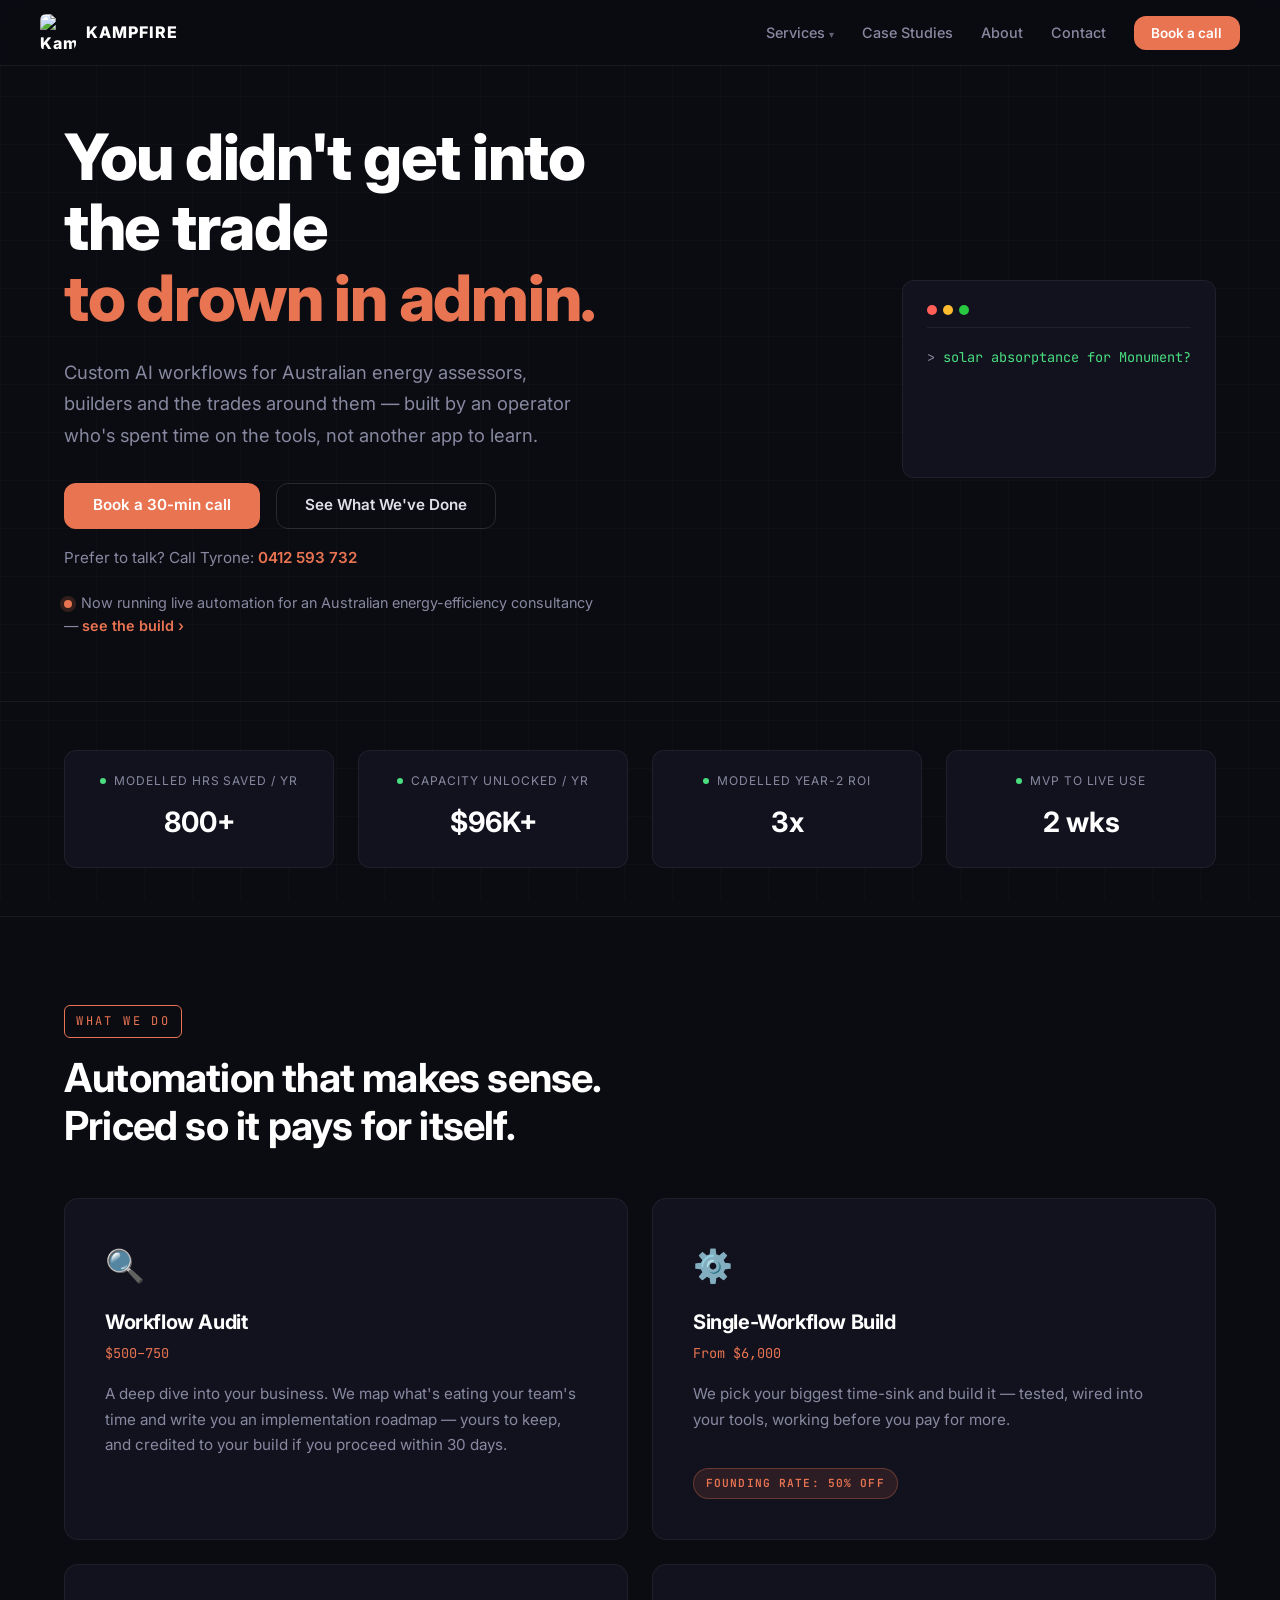
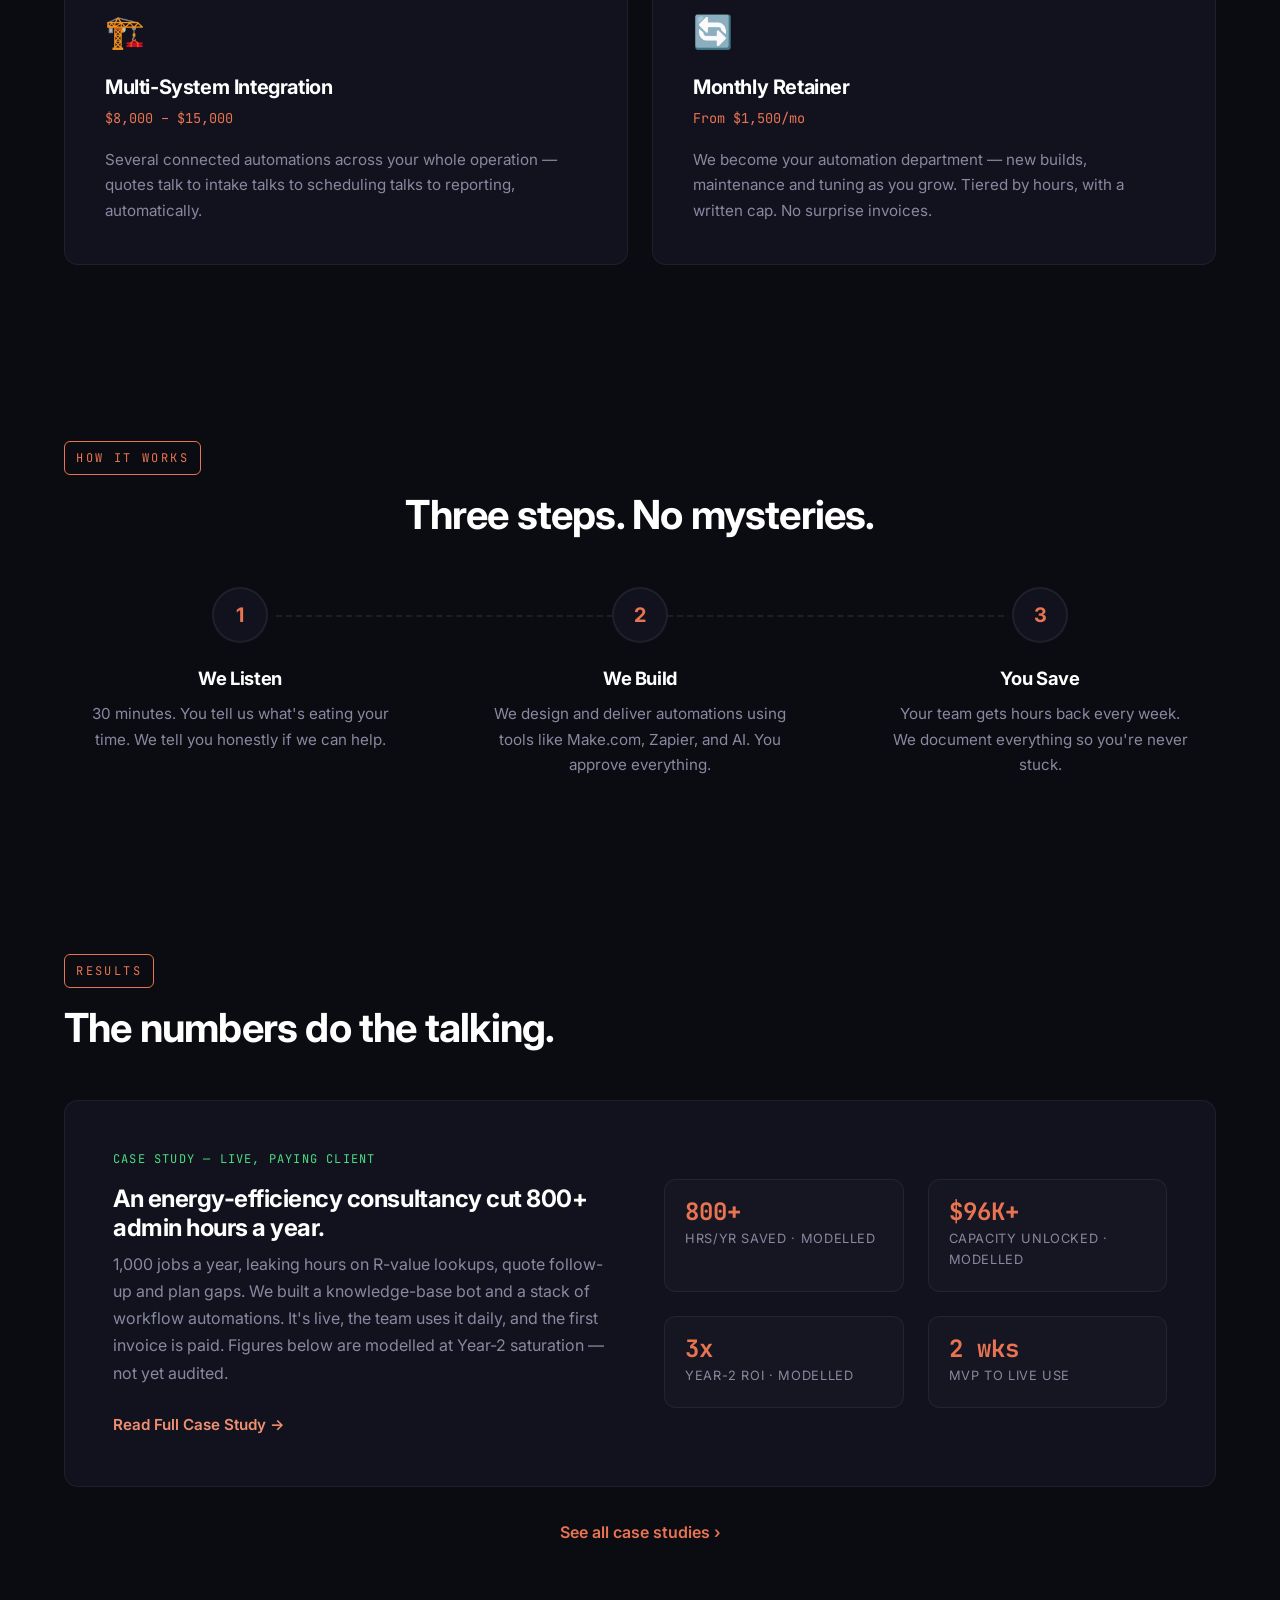
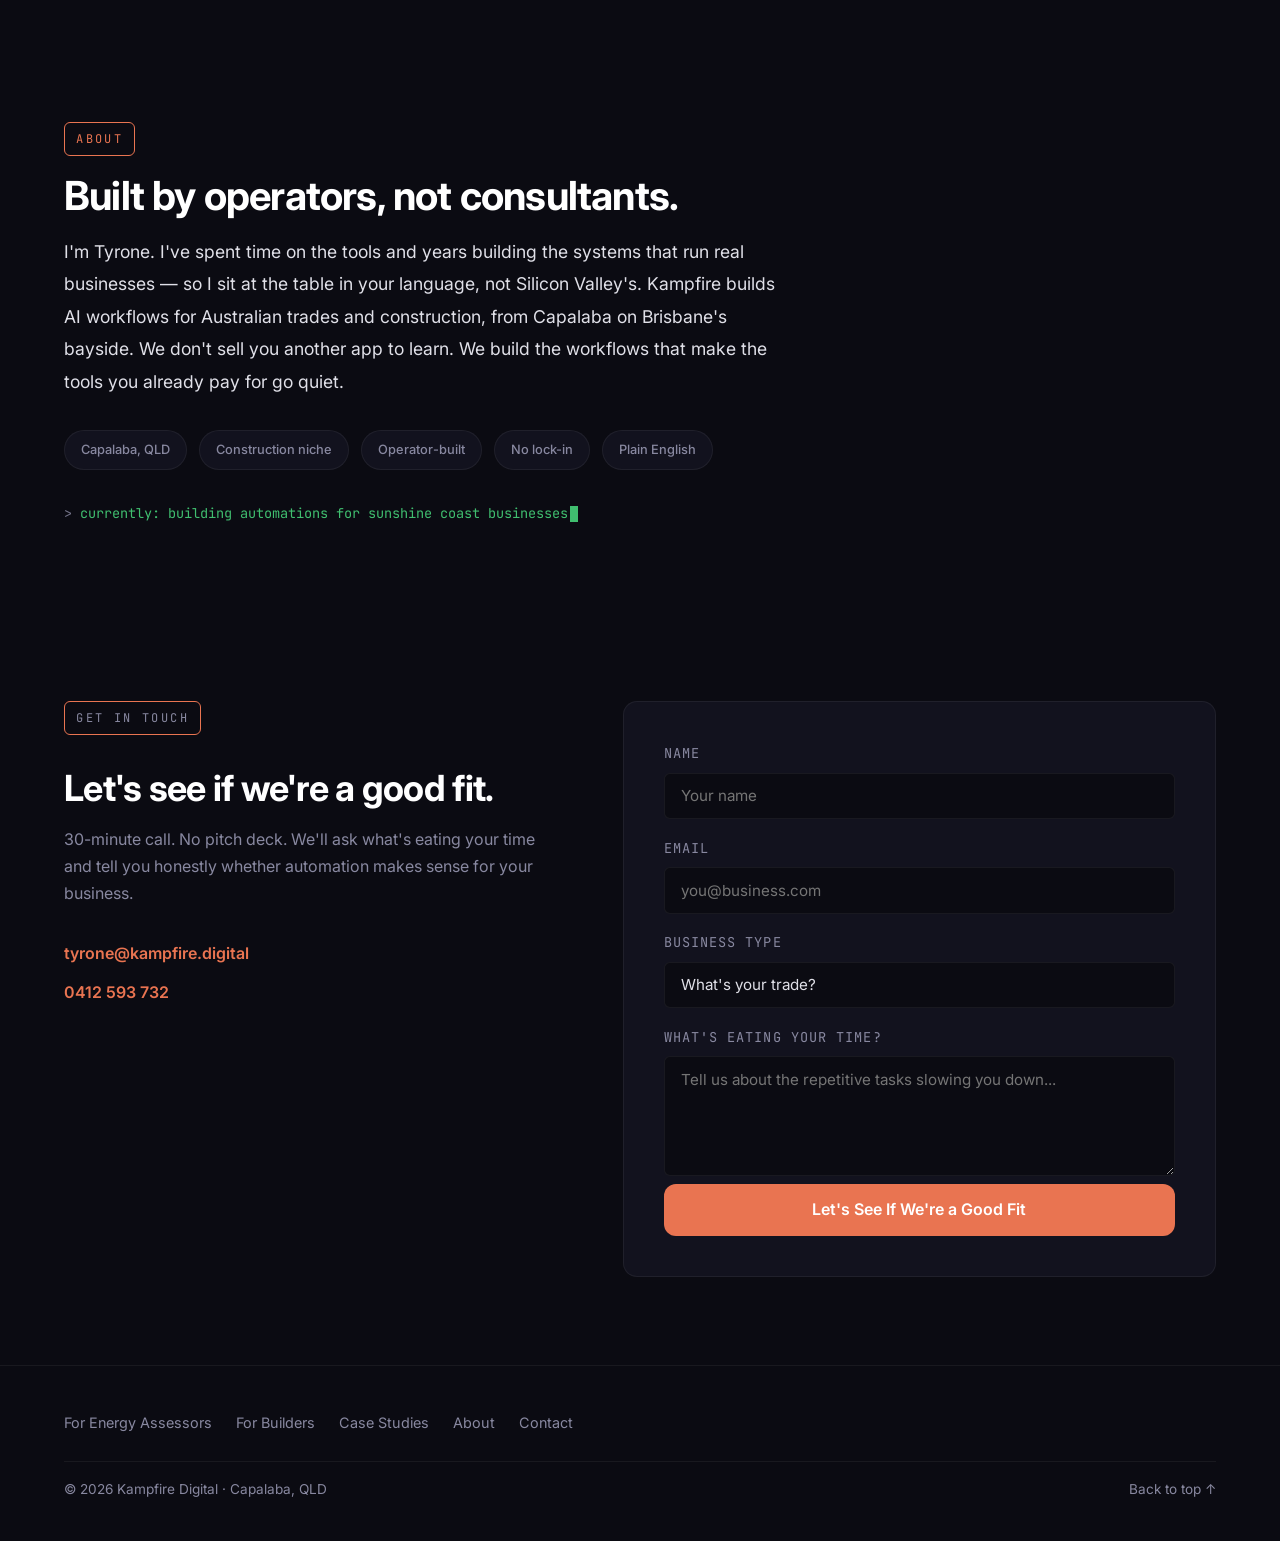
==== commit ef8315c7: "Switch site contact email to tyrone@kampfire.digital" ====
--- a/index.html
+++ b/index.html
@@ -296,7 +296,7 @@
                     <p class="section-label">Get in Touch</p>
                     <h2>Let's see if we're a good fit.</h2>
                     <p>30-minute call. No pitch deck. We'll ask what's eating your time and tell you honestly whether automation makes sense for your business.</p>
-                    <a href="mailto:tyrone.a.vanderley@gmail.com" class="email-link">tyrone.a.vanderley@gmail.com</a>
+                    <a href="mailto:tyrone@kampfire.digital" class="email-link">tyrone@kampfire.digital</a>
                     <a href="tel:+61412593732" class="email-link">0412 593 732</a>
                 </div>
                 <form action="https://formspree.io/f/xaqdwkqa" method="POST" class="contact-form reveal">
@@ -447,4 +447,18 @@
                         }, 400);
                     }
                 }
-      +                typeChar();
+            }
+            typeLine();
+        }
+
+        // Start terminal after a beat
+        terminalContainer.style.transition = 'opacity 0.4s ease';
+        setTimeout(runTerminalSequence, 800);
+
+    })();
+    </script>
+
+</body>
+</html>
+          
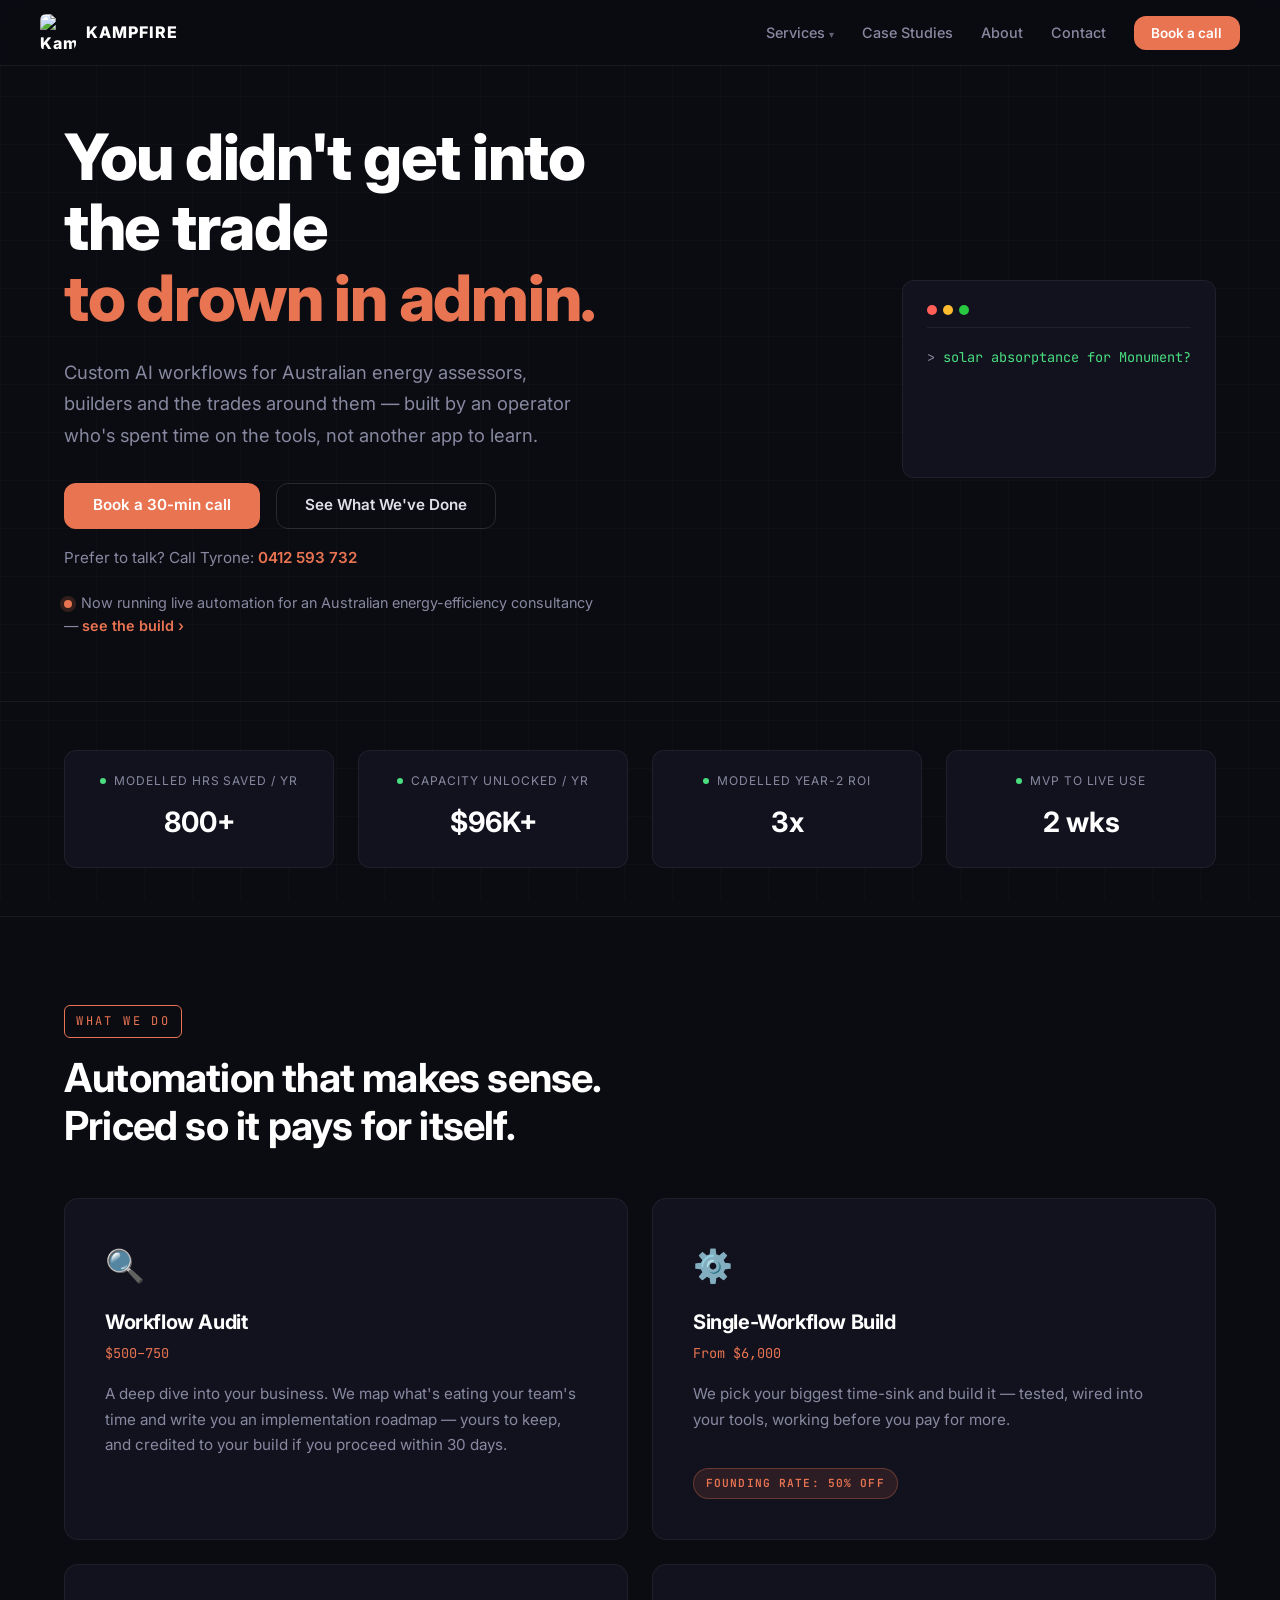
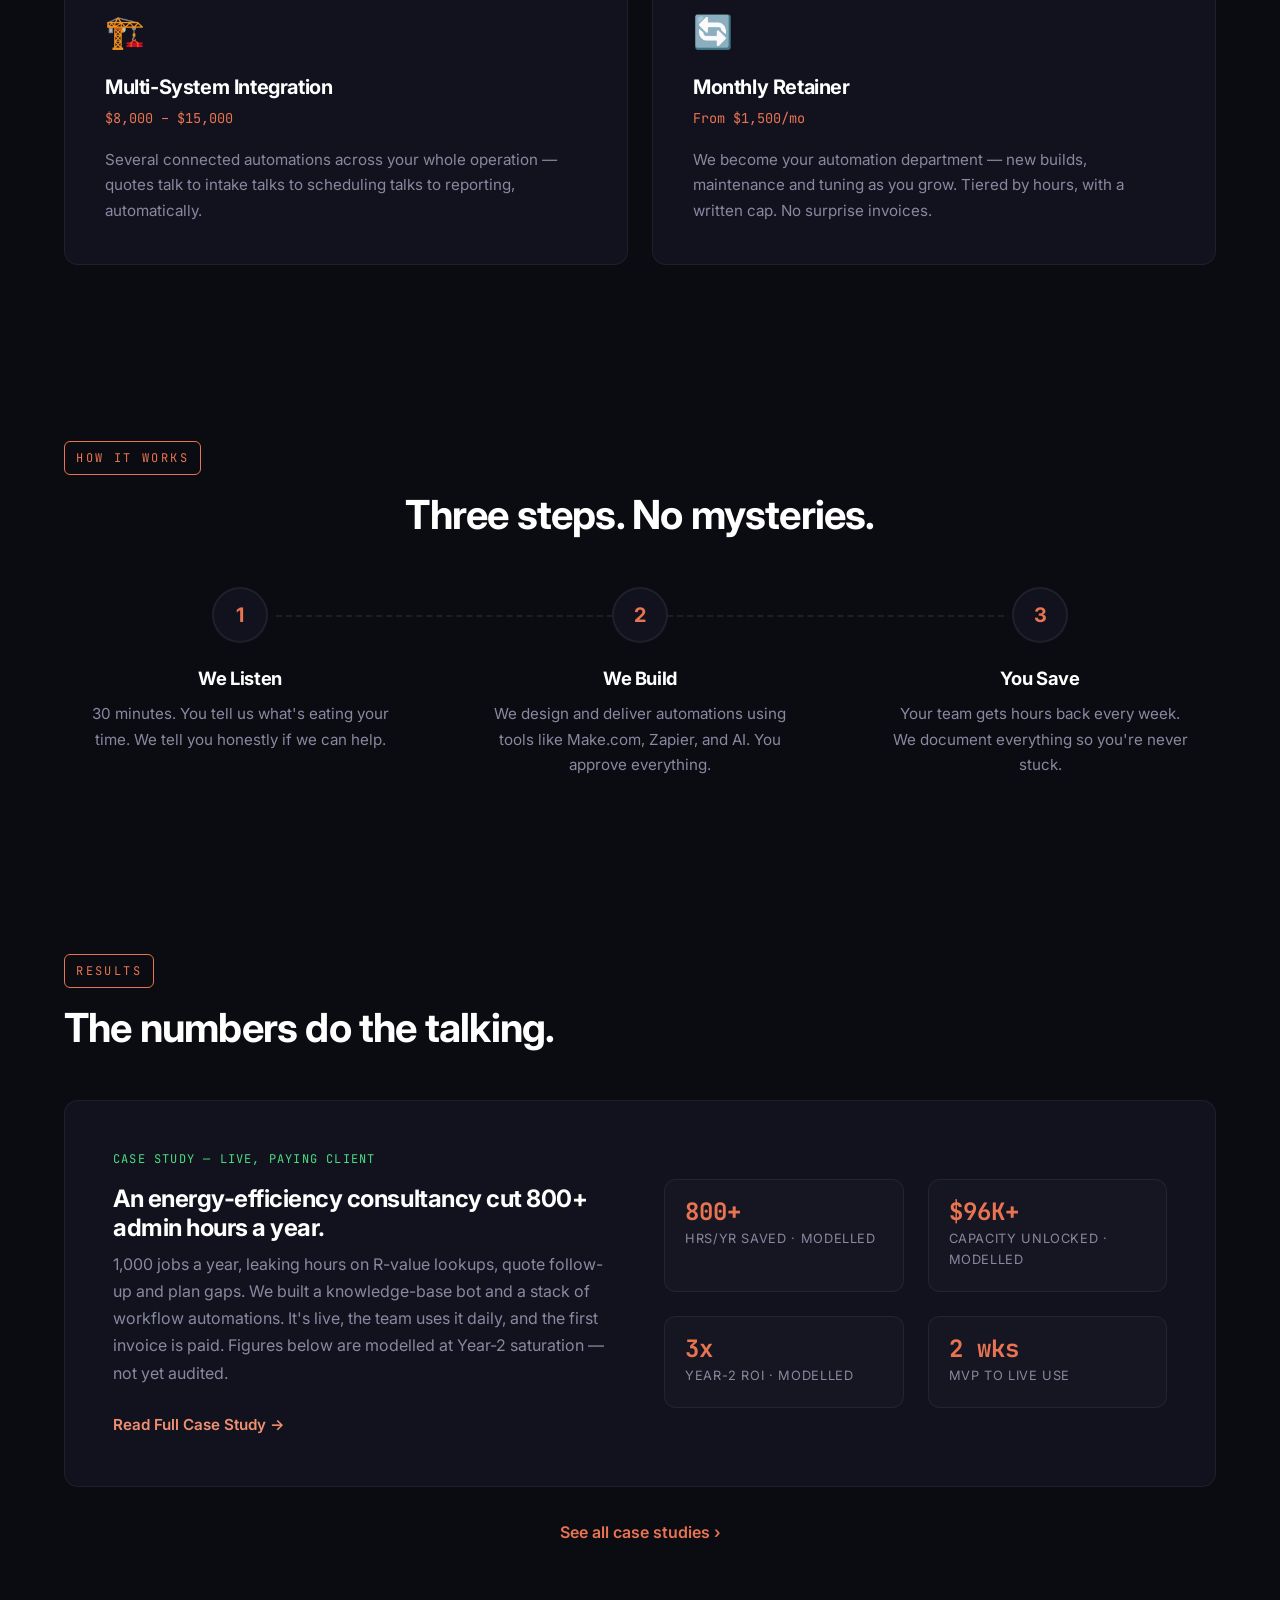
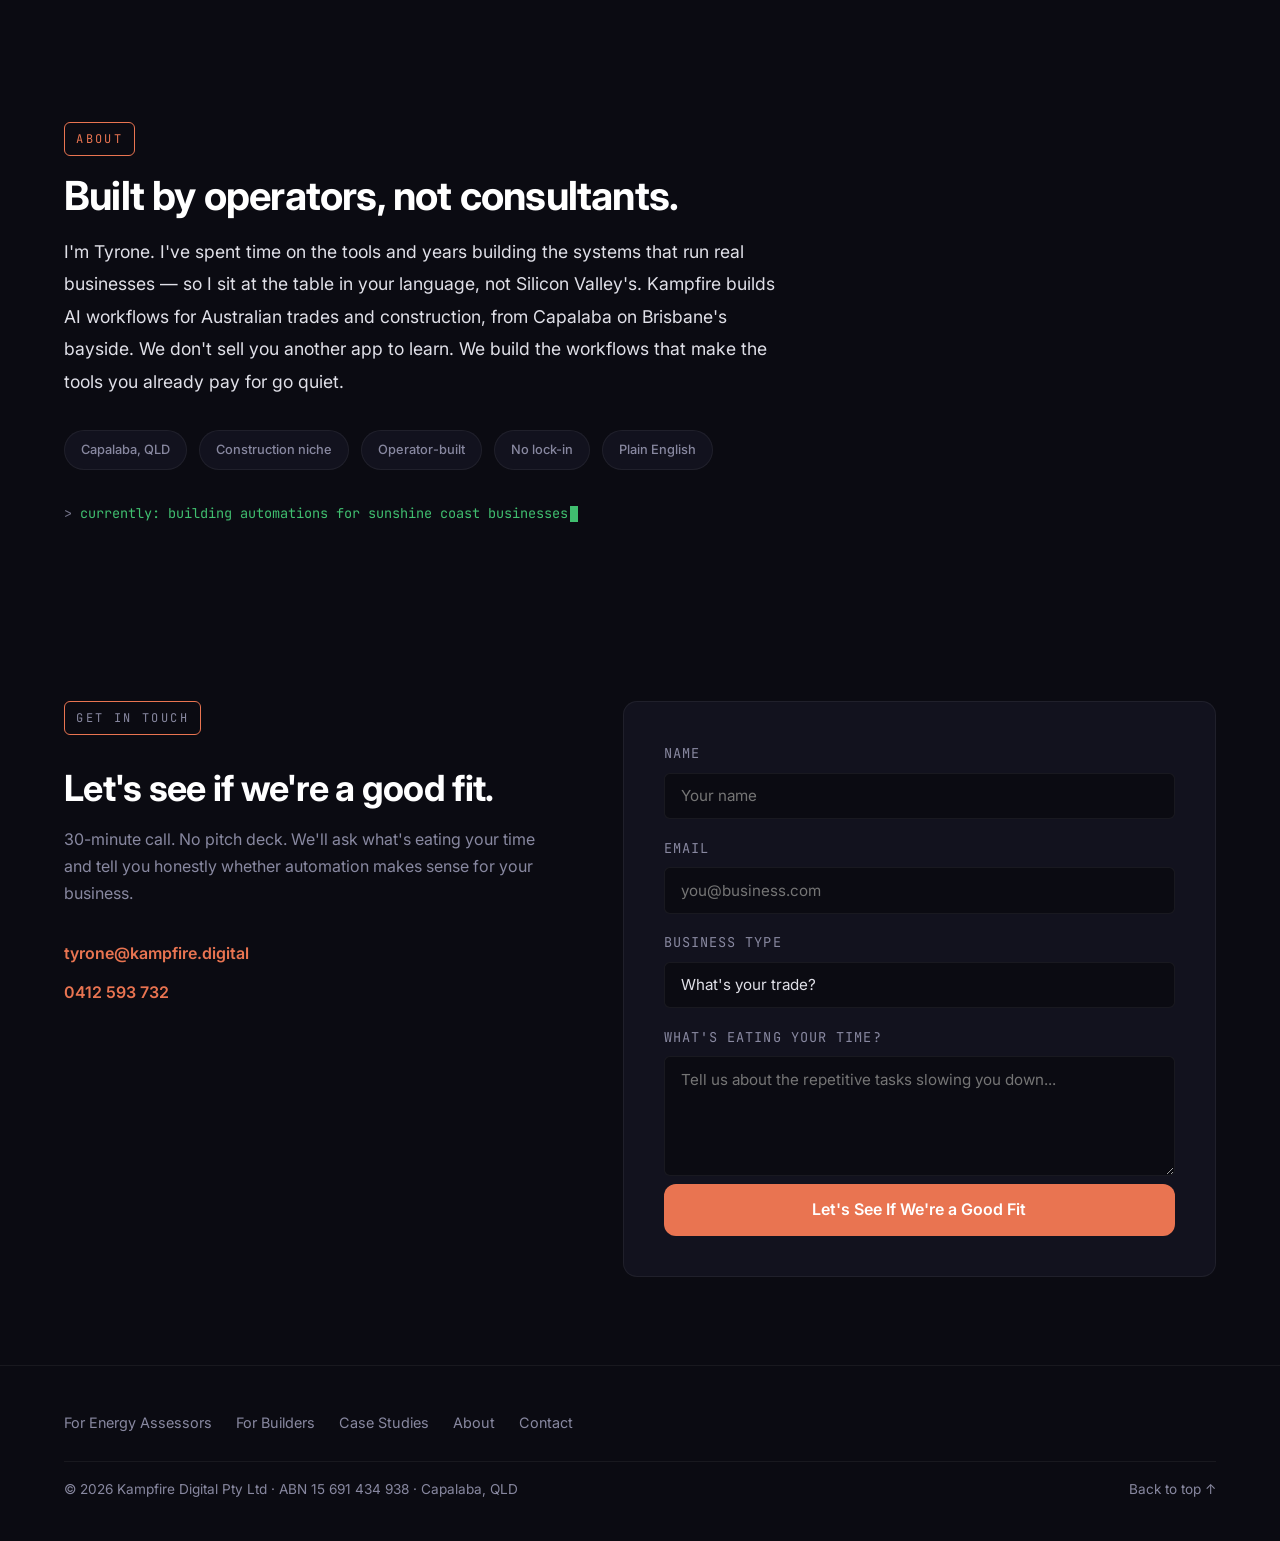
==== commit 35f419e0: "Add Pty Ltd ABN to footers + contact schema Co-Authored-By: Claude Opus 4.8 (1M context) <noreply@an" ====
--- a/index.html
+++ b/index.html
@@ -342,7 +342,7 @@
                 <a href="/contact/">Contact</a>
             </div>
             <div class="footer-meta">
-                <span>&copy; 2026 Kampfire Digital · Capalaba, QLD</span>
+                <span>&copy; 2026 Kampfire Digital Pty Ltd · ABN 15 691 434 938 · Capalaba, QLD</span>
                 <a href="#">Back to top &uarr;</a>
             </div>
         </div>
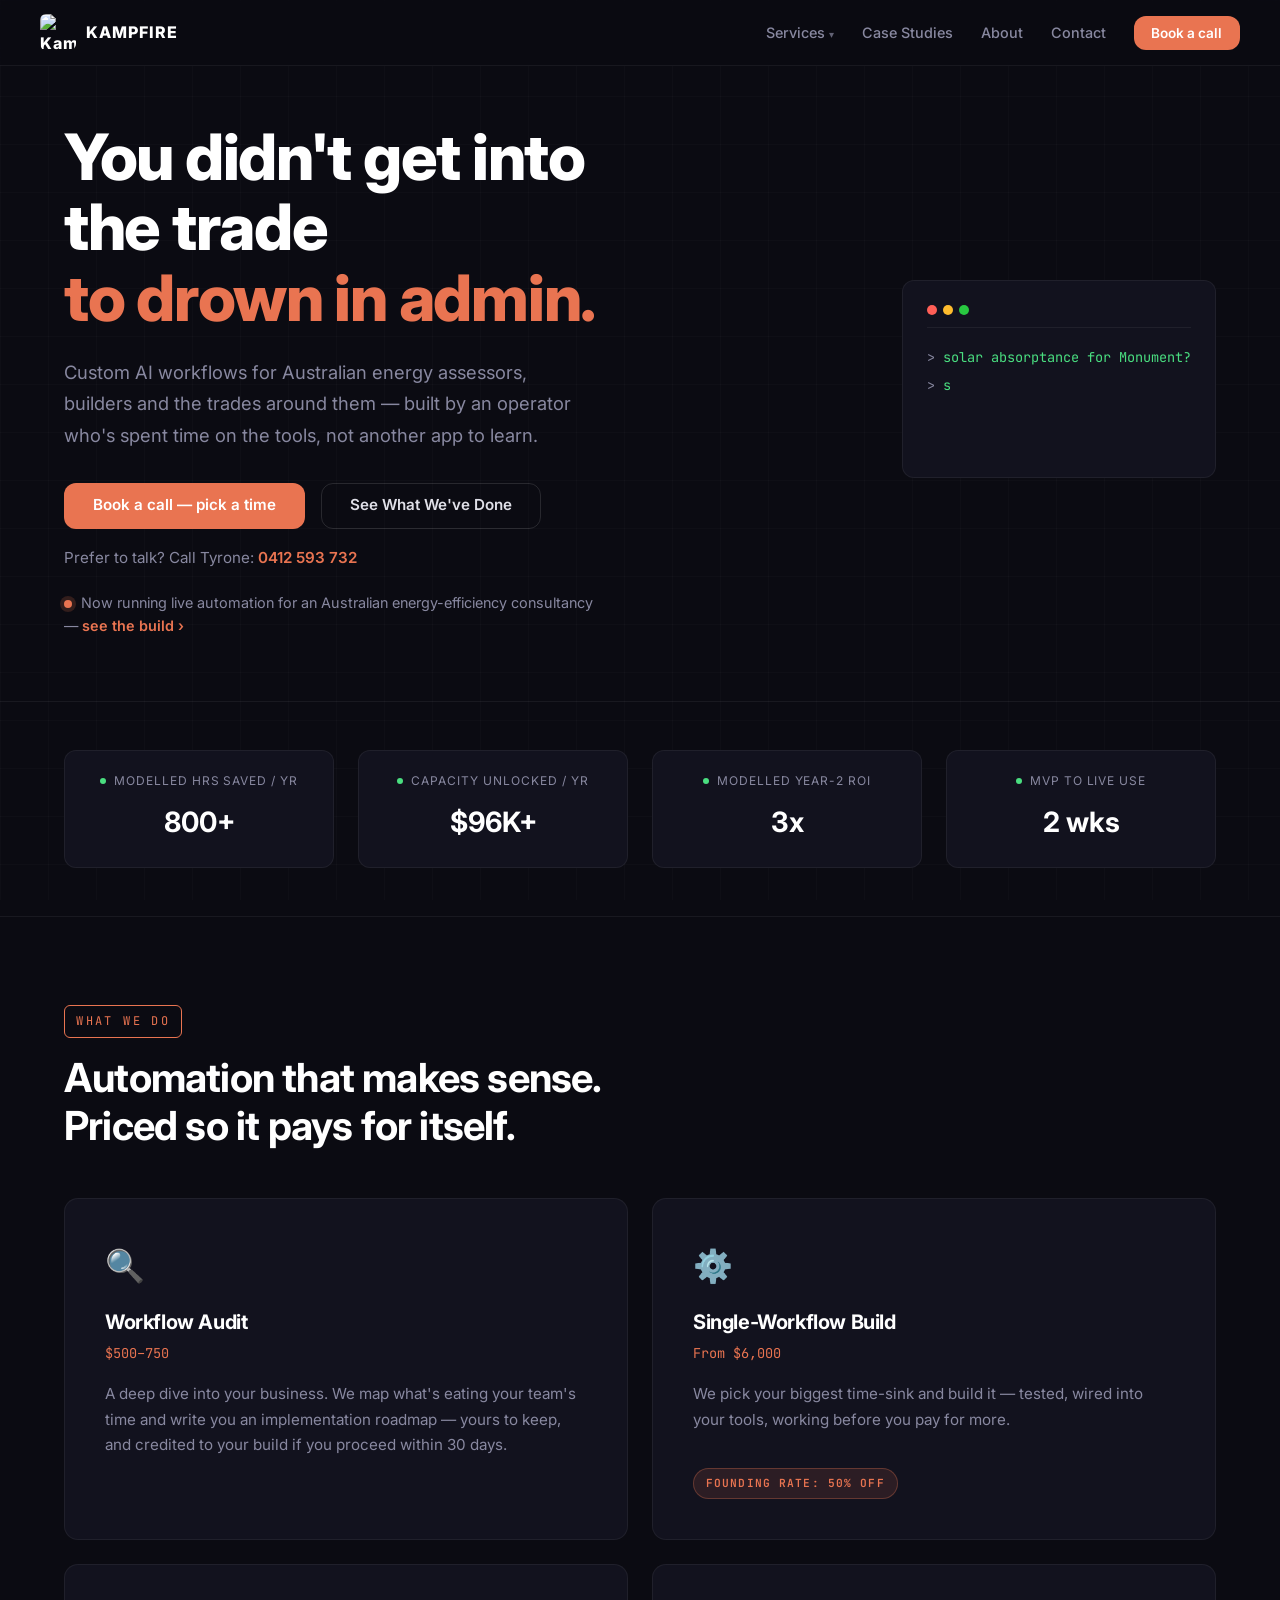
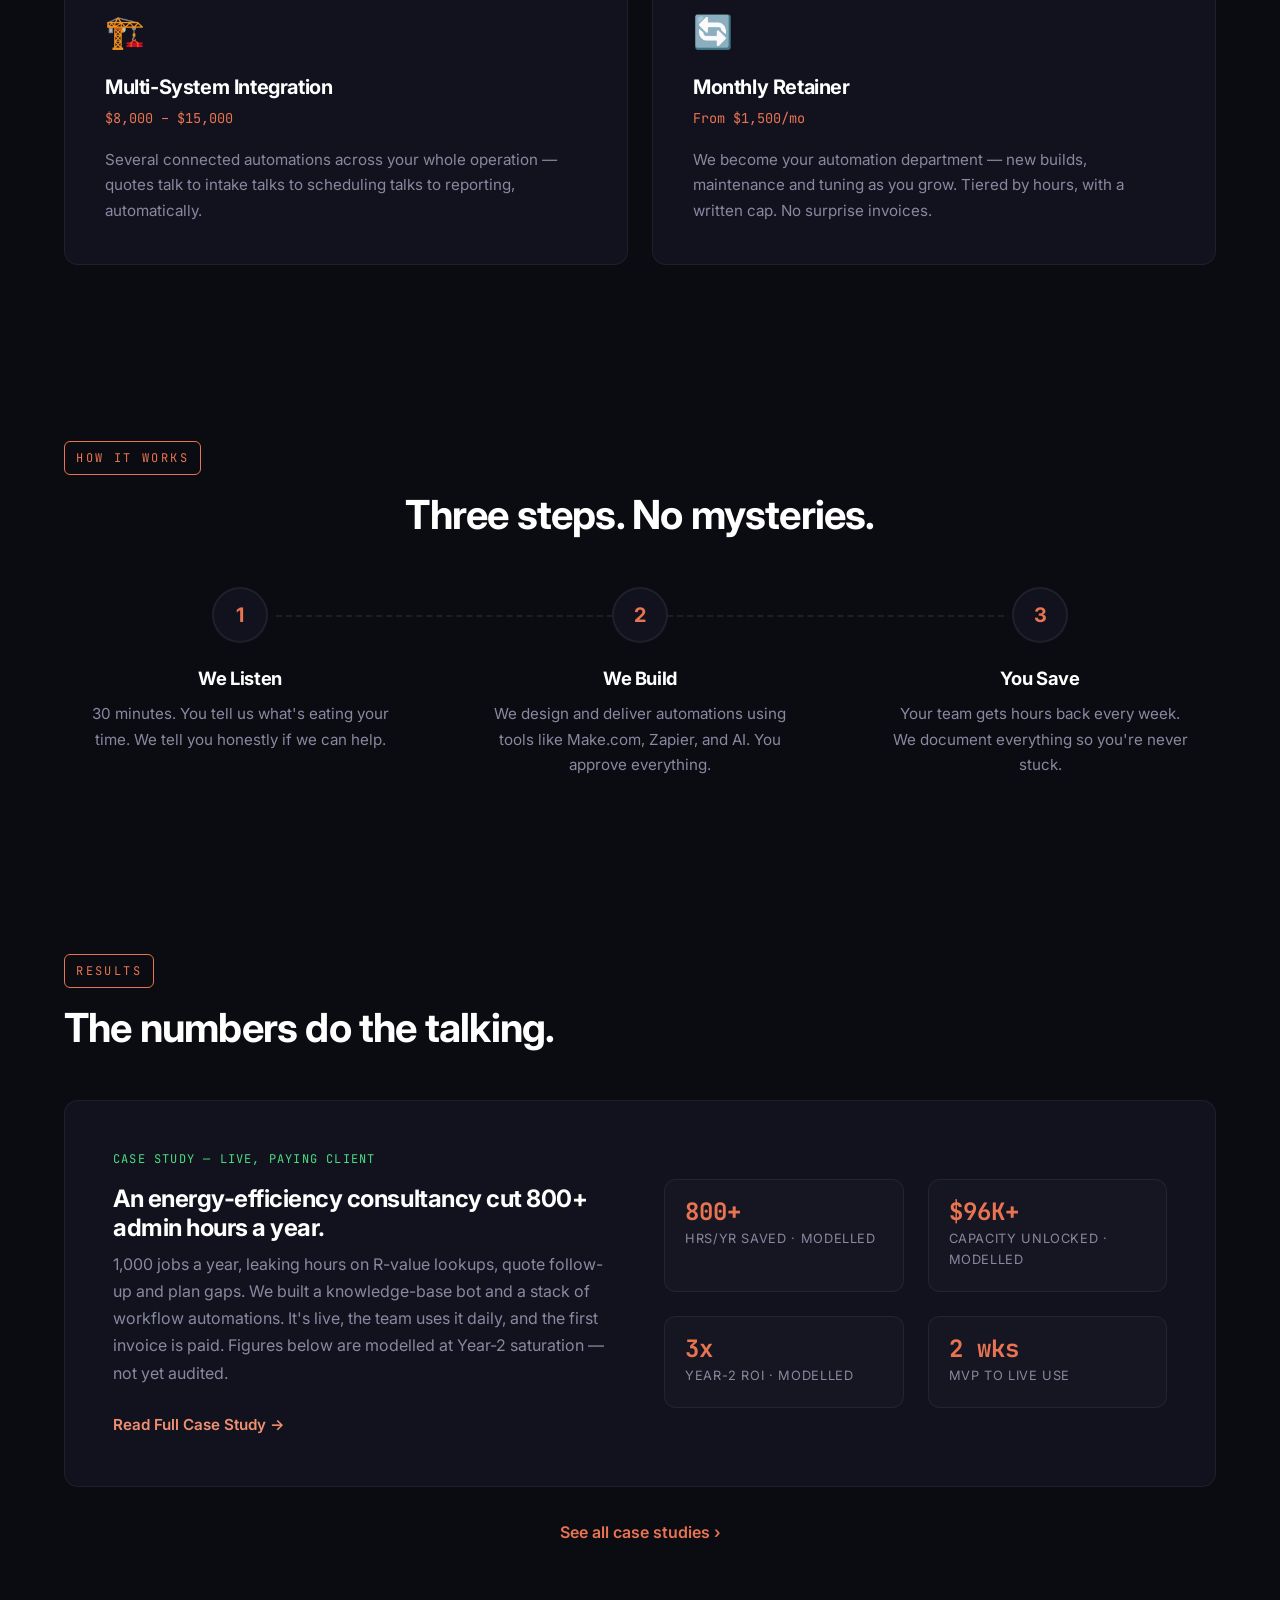
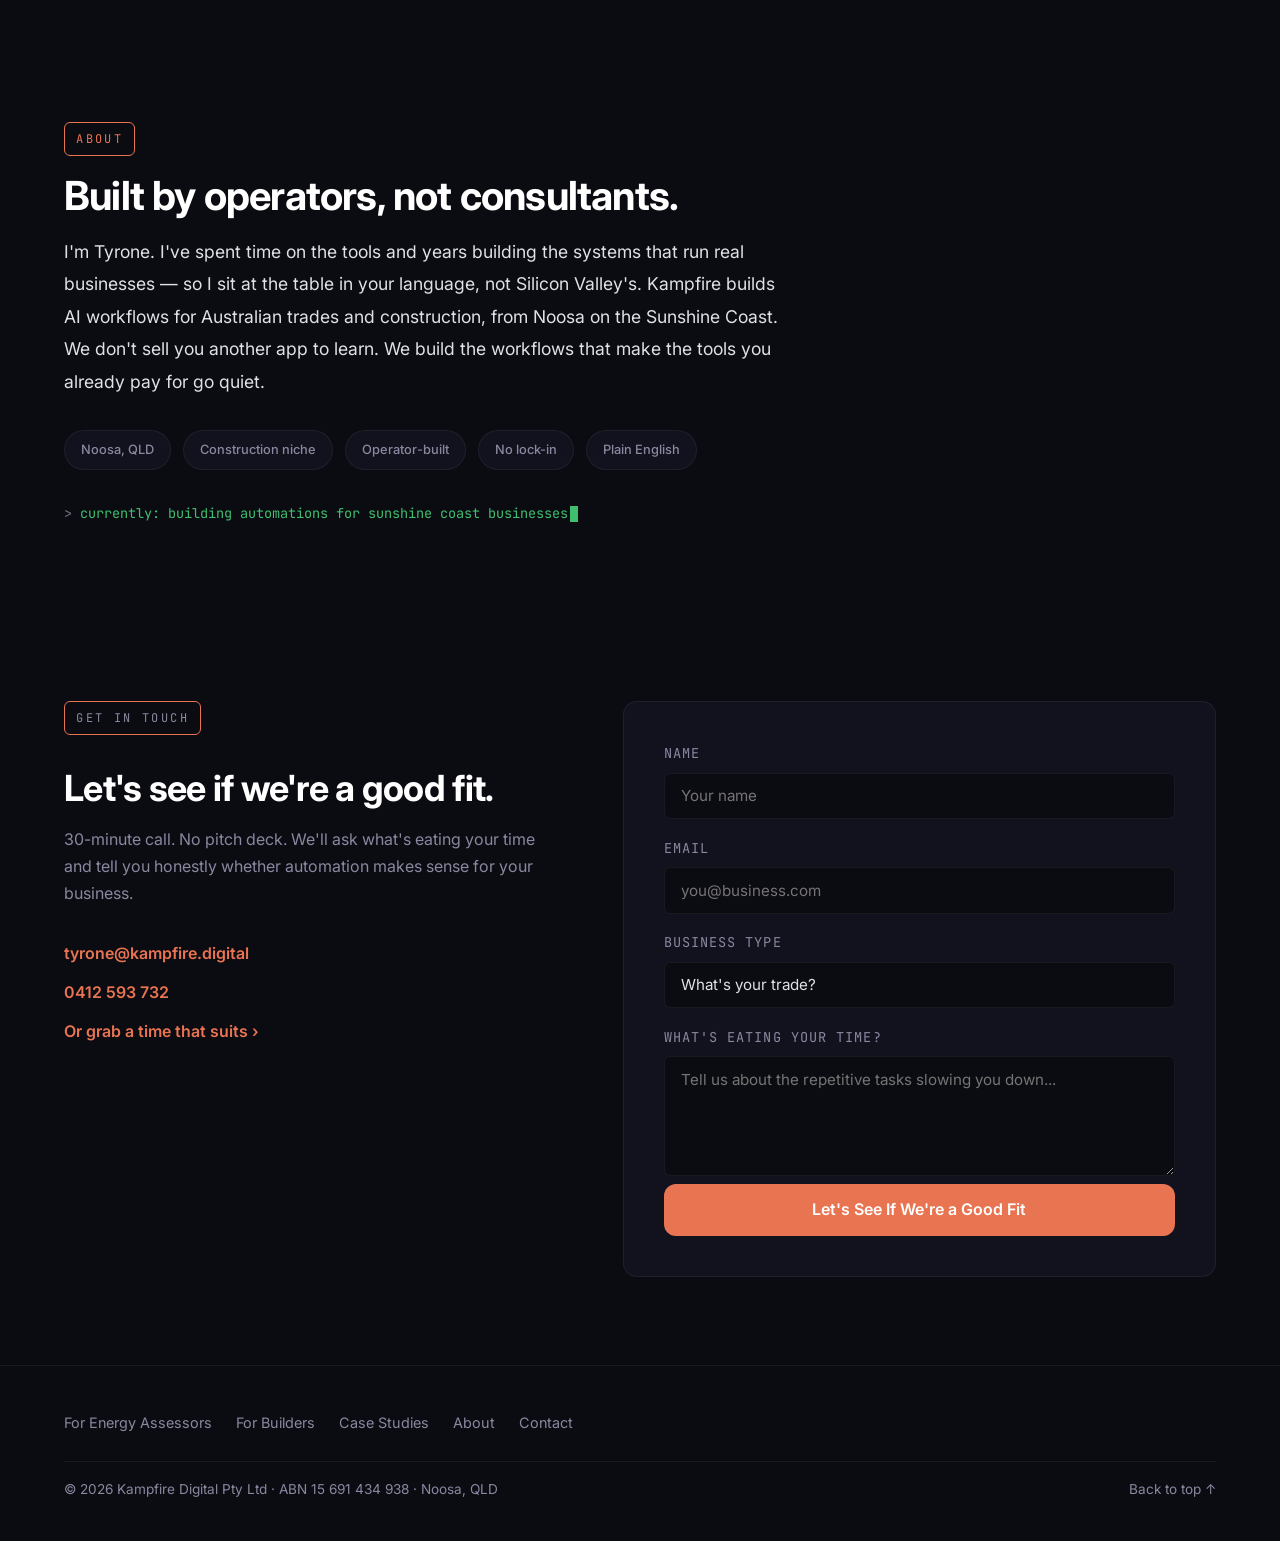
==== commit 06a25738: "Correct location to Noosa/Sunshine Coast site-wide + wire booking CTAs Footers, LocalBusiness schema" ====
--- a/index.html
+++ b/index.html
@@ -54,7 +54,7 @@
         "@type": "PostalAddress",
         "addressRegion": "QLD",
         "addressCountry": "AU",
-        "addressLocality": "Capalaba"
+        "addressLocality": "Noosa"
       },
       "areaServed": {
         "@type": "Country",
@@ -119,7 +119,7 @@
                     <h1>You didn't get into the trade<br><span>to drown in admin.</span></h1>
                     <p class="hero-sub">Custom AI workflows for Australian energy assessors, builders and the trades around them &mdash; built by an operator who's spent time on the tools, not another app to learn.</p>
                     <div class="hero-ctas">
-                        <a href="#contact" class="btn btn-primary">Book a 30-min call</a>
+                        <a href="https://calendar.app.google/YsSq4guCXFzREdmf8" class="btn btn-primary" target="_blank" rel="noopener">Book a call &mdash; pick a time</a>
                         <a href="#results" class="btn btn-outline">See What We've Done</a>
                     </div>
                     <p style="margin-top: 1rem; font-size: 0.95rem; color: var(--text-muted);">
@@ -273,9 +273,9 @@
             <p class="section-label reveal">About</p>
             <h2 class="section-title reveal">Built by operators, not consultants.</h2>
             <div class="about-content reveal">
-                <p>I'm Tyrone. I've spent time on the tools and years building the systems that run real businesses &mdash; so I sit at the table in your language, not Silicon Valley's. Kampfire builds AI workflows for Australian trades and construction, from Capalaba on Brisbane's bayside. We don't sell you another app to learn. We build the workflows that make the tools you already pay for go quiet.</p>
+                <p>I'm Tyrone. I've spent time on the tools and years building the systems that run real businesses &mdash; so I sit at the table in your language, not Silicon Valley's. Kampfire builds AI workflows for Australian trades and construction, from Noosa on the Sunshine Coast. We don't sell you another app to learn. We build the workflows that make the tools you already pay for go quiet.</p>
                 <div class="trust-tags">
-                    <span class="trust-tag">Capalaba, QLD</span>
+                    <span class="trust-tag">Noosa, QLD</span>
                     <span class="trust-tag">Construction niche</span>
                     <span class="trust-tag">Operator-built</span>
                     <span class="trust-tag">No lock-in</span>
@@ -298,6 +298,7 @@
                     <p>30-minute call. No pitch deck. We'll ask what's eating your time and tell you honestly whether automation makes sense for your business.</p>
                     <a href="mailto:tyrone@kampfire.digital" class="email-link">tyrone@kampfire.digital</a>
                     <a href="tel:+61412593732" class="email-link">0412 593 732</a>
+                    <a href="https://calendar.app.google/YsSq4guCXFzREdmf8" class="email-link" target="_blank" rel="noopener">Or grab a time that suits &rsaquo;</a>
                 </div>
                 <form action="https://formspree.io/f/xaqdwkqa" method="POST" class="contact-form reveal">
                     <div class="form-group">
@@ -342,7 +343,7 @@
                 <a href="/contact/">Contact</a>
             </div>
             <div class="footer-meta">
-                <span>&copy; 2026 Kampfire Digital Pty Ltd · ABN 15 691 434 938 · Capalaba, QLD</span>
+                <span>&copy; 2026 Kampfire Digital Pty Ltd · ABN 15 691 434 938 · Noosa, QLD</span>
                 <a href="#">Back to top &uarr;</a>
             </div>
         </div>
